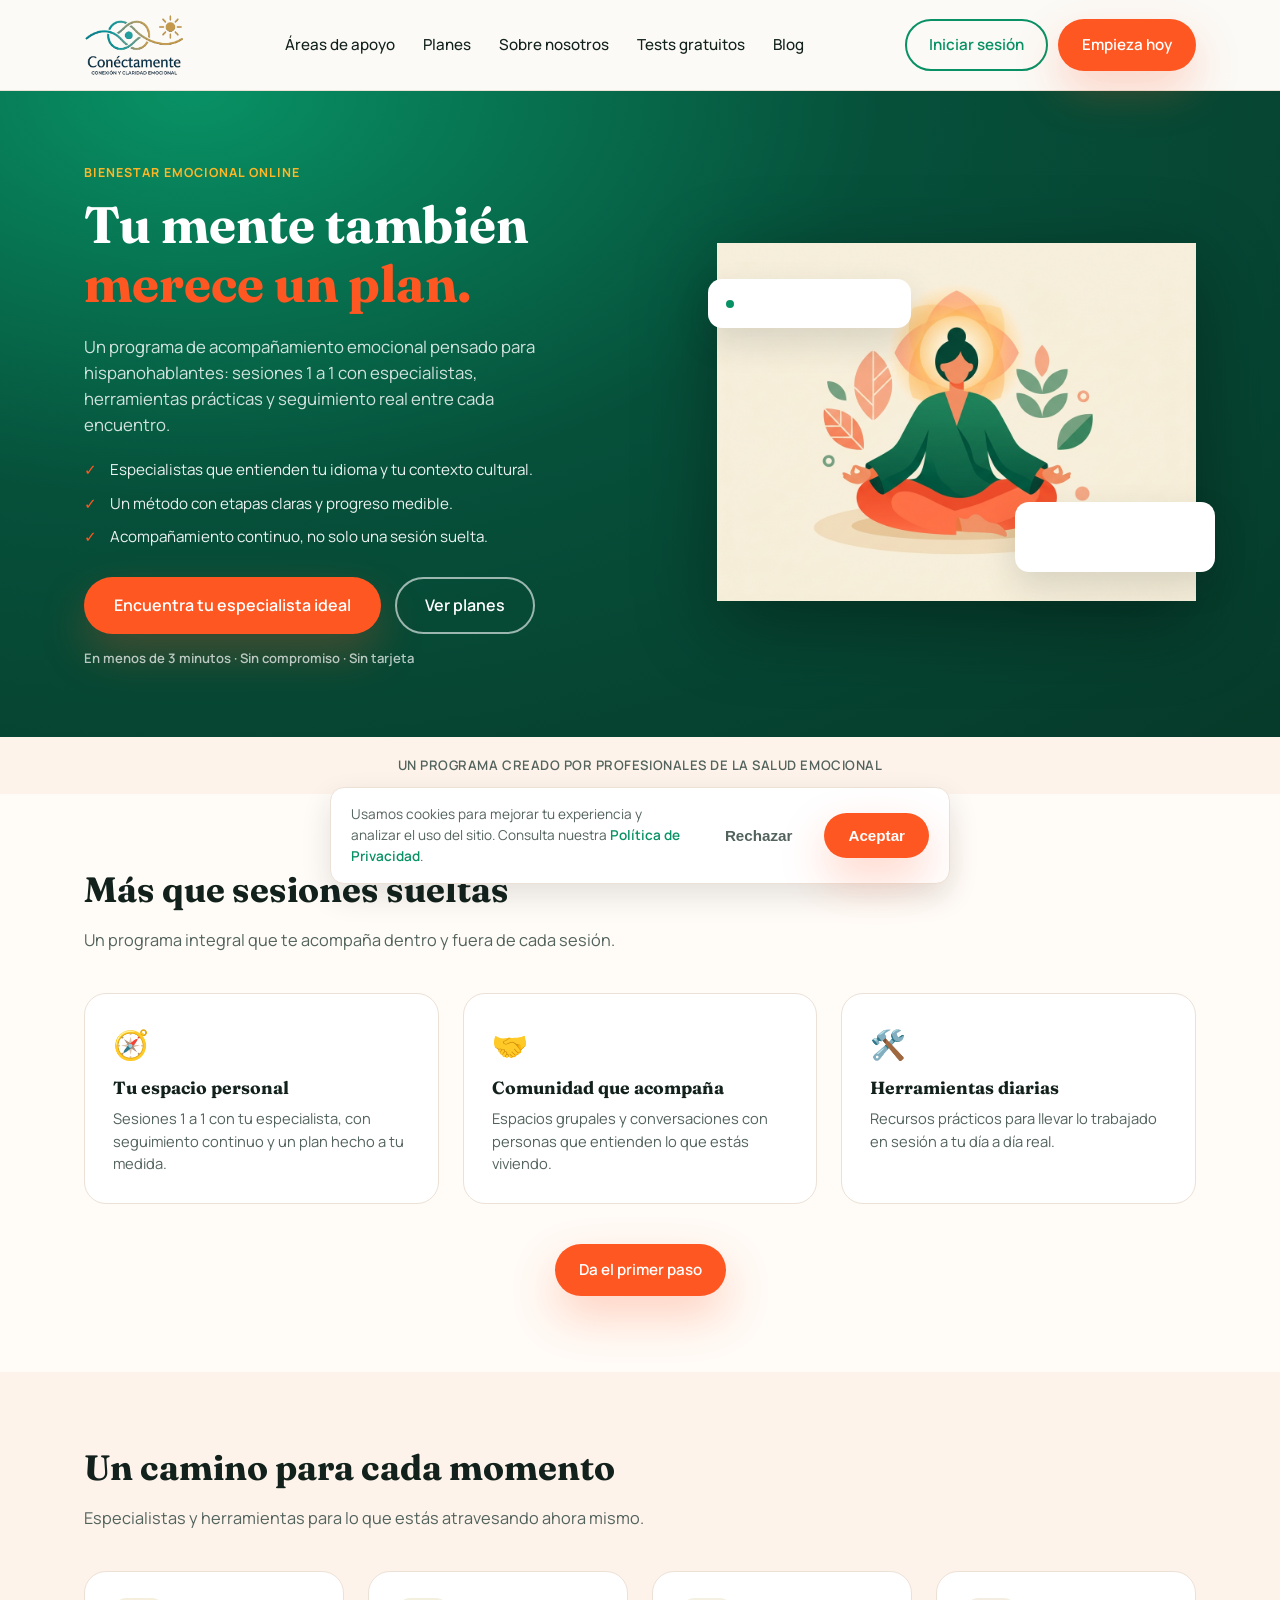
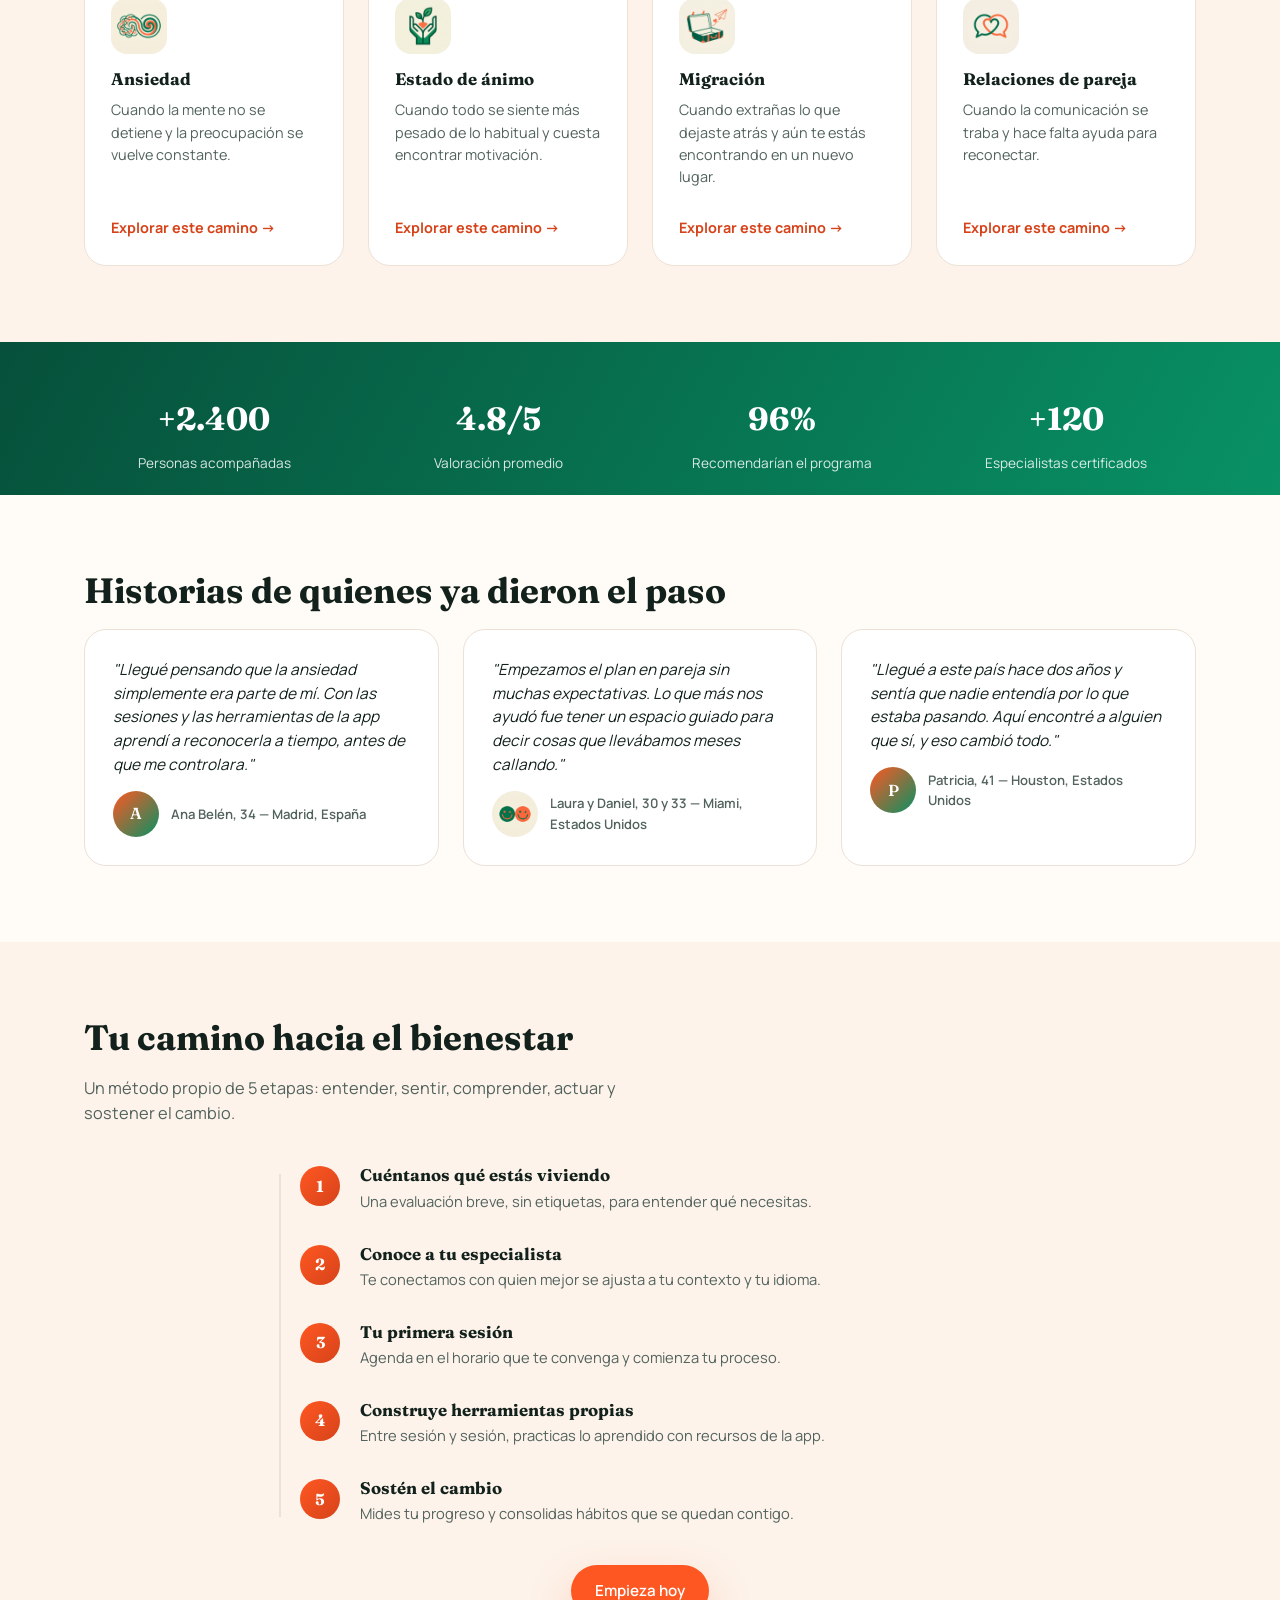
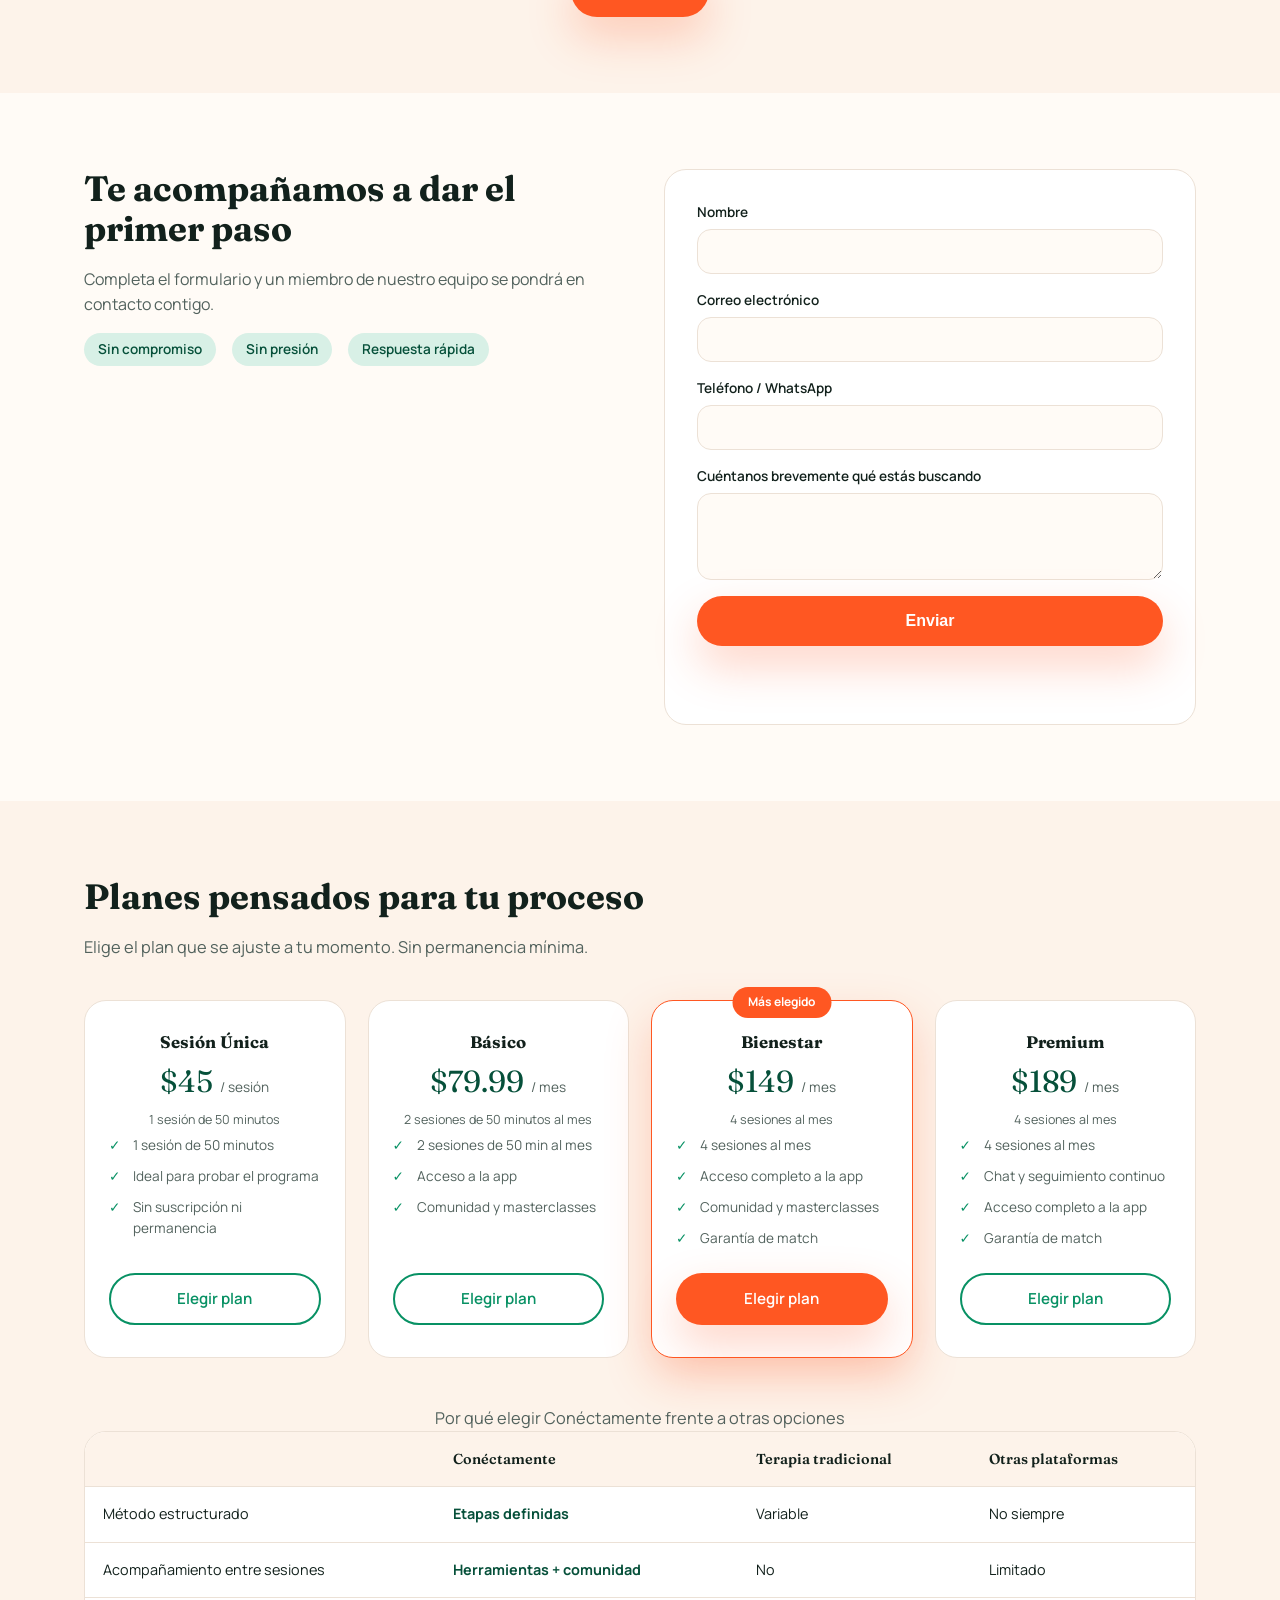
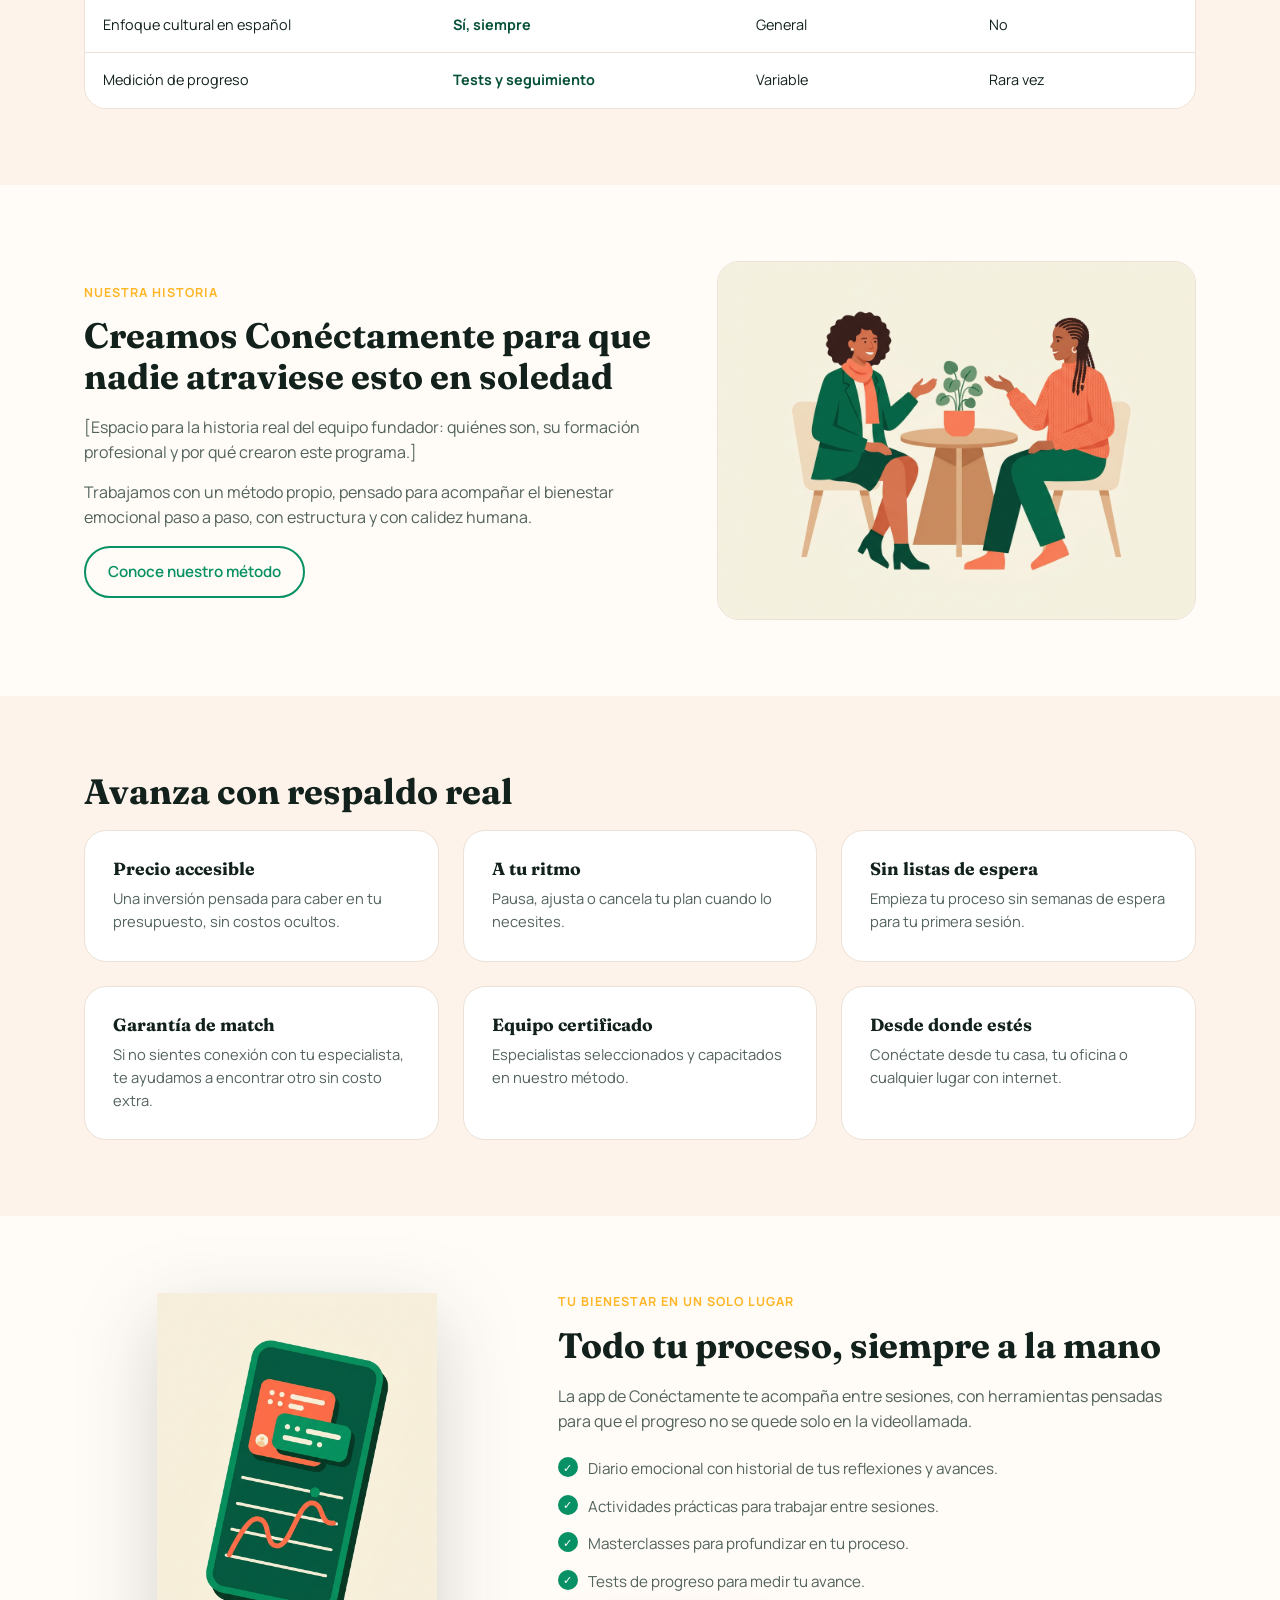
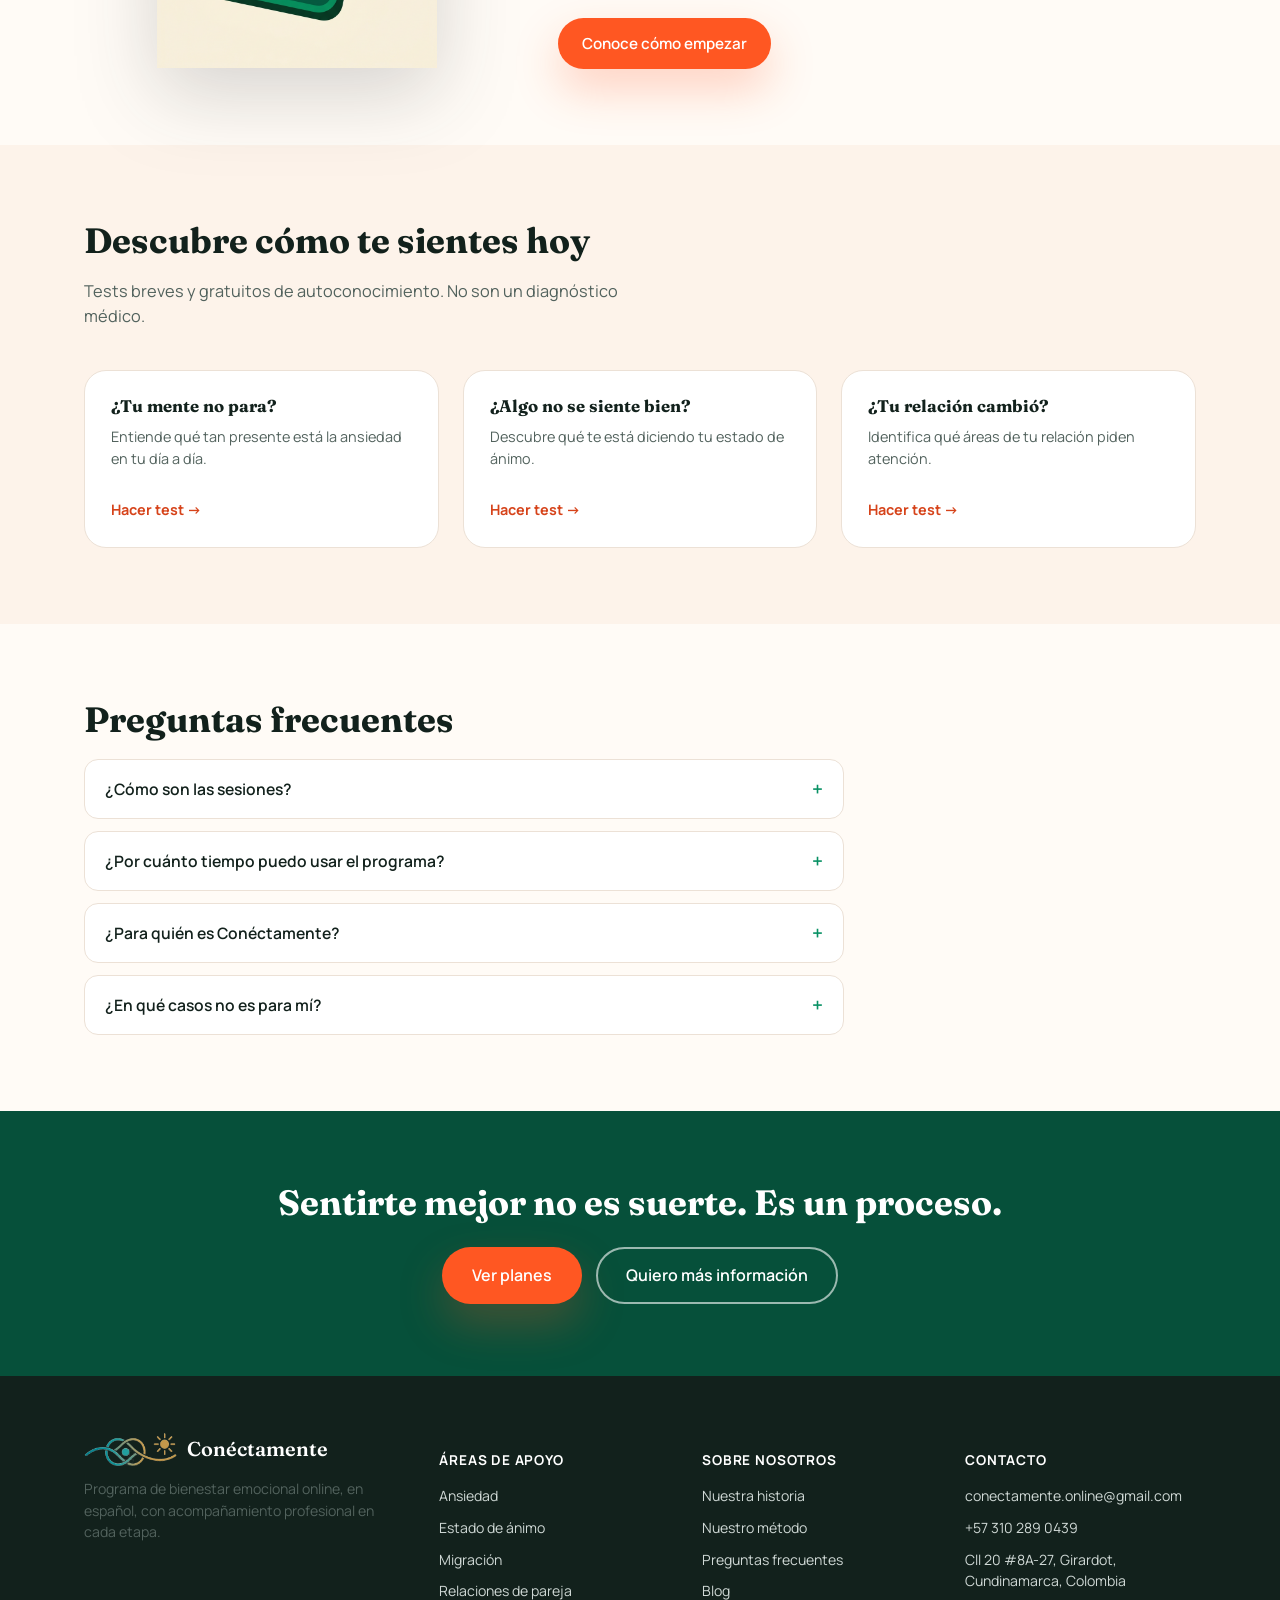
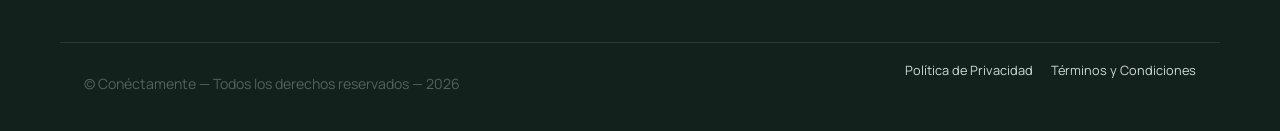
==== index.html @ 7b355fc6 "cambio de contexto" ====
<!DOCTYPE html>
<html lang="es">
<head>
<meta charset="UTF-8">
<meta name="viewport" content="width=device-width, initial-scale=1.0">
<title>Conéctamente — Acompañamiento emocional en tu idioma</title>
<meta name="description" content="Conéctamente es un programa de bienestar emocional online, en español, con especialistas certificados, sesiones 1 a 1 y acompañamiento continuo.">
<link rel="icon" type="image/png" href="assets/favicon.png">
<link rel="preconnect" href="https://fonts.googleapis.com">
<link href="https://fonts.googleapis.com/css2?family=Fraunces:wght@500;600&family=Manrope:wght@400;500;600;700&display=swap" rel="stylesheet">
<link rel="stylesheet" href="css/styles.css">
</head>
<body>

<!-- Banner de cookies (placeholder) -->
<div class="cookie-banner" id="cookieBanner">
  <p>Usamos cookies para mejorar tu experiencia y analizar el uso del sitio. Consulta nuestra <a href="#">Política de Privacidad</a>.</p>
  <div class="cookie-actions">
    <button class="btn btn-ghost" id="cookieReject">Rechazar</button>
    <button class="btn btn-primary" id="cookieAccept">Aceptar</button>
  </div>
</div>

<!-- Header -->
<header class="site-header" id="siteHeader">
  <div class="container header-inner">
    <a href="#" class="logo">
      <img src="assets/logo.png" alt="Conéctamente" class="logo-img">
    </a>

    <nav class="main-nav" id="mainNav">
      <a href="#areas">Áreas de apoyo</a>
      <a href="#planes">Planes</a>
      <a href="#nosotros">Sobre nosotros</a>
      <a href="#tests">Tests gratuitos</a>
      <a href="#" class="blog-link">Blog</a>
    </nav>

    <div class="header-actions">
      <a href="#contacto" class="btn btn-outline">Iniciar sesión</a>
      <a href="#contacto" class="btn btn-primary">Empieza hoy</a>
    </div>

    <button class="nav-toggle" id="navToggle" aria-label="Abrir menú" aria-expanded="false">
      <span></span><span></span><span></span>
    </button>
  </div>
</header>

<main>

  <!-- Hero -->
  <section class="hero">
    <div class="container hero-inner">
      <div class="hero-copy">
        <p class="eyebrow">Bienestar emocional online</p>
        <h1>Tu mente también <span>merece un plan.</span></h1>
        <p class="hero-lead">
          Un programa de acompañamiento emocional pensado para hispanohablantes:
          sesiones 1 a 1 con especialistas, herramientas prácticas y seguimiento real
          entre cada encuentro.
        </p>
        <ul class="hero-points">
          <li>Especialistas que entienden tu idioma y tu contexto cultural.</li>
          <li>Un método con etapas claras y progreso medible.</li>
          <li>Acompañamiento continuo, no solo una sesión suelta.</li>
        </ul>
        <div class="hero-cta">
          <a href="#contacto" class="btn btn-primary btn-lg">Encuentra tu especialista ideal</a>
          <a href="#planes" class="btn btn-outline-light btn-lg">Ver planes</a>
        </div>
        <p class="hero-microcopy">En menos de 3 minutos · Sin compromiso · Sin tarjeta</p>
      </div>
      <div class="hero-visual">
        <div class="blob" aria-hidden="true"></div>
        <img class="hero-image" src="assets/hero.png" alt="Ilustración de una persona en un momento de calma y bienestar emocional">
        <div class="hero-card hero-card-1">
          <span class="dot"></span> Sesión de hoy · 5:00 pm
        </div>
        <div class="hero-card hero-card-2">
          <strong>+ de 20</strong> herramientas prácticas en la app
        </div>
      </div>
    </div>
  </section>

  <!-- Franja de confianza -->
  <section class="trust-strip">
    <div class="container">
      <p>Un programa creado por profesionales de la salud emocional</p>
    </div>
  </section>

  <!-- Qué es Conéctamente -->
  <section class="section" id="que-es">
    <div class="container">
      <h2 class="section-title">Más que sesiones sueltas</h2>
      <p class="section-lead">Un programa integral que te acompaña dentro y fuera de cada sesión.</p>

      <div class="grid grid-3">
        <div class="card reveal">
          <div class="card-icon">🧭</div>
          <h3>Tu espacio personal</h3>
          <p>Sesiones 1 a 1 con tu especialista, con seguimiento continuo y un plan hecho a tu medida.</p>
        </div>
        <div class="card reveal">
          <div class="card-icon">🤝</div>
          <h3>Comunidad que acompaña</h3>
          <p>Espacios grupales y conversaciones con personas que entienden lo que estás viviendo.</p>
        </div>
        <div class="card reveal">
          <div class="card-icon">🛠️</div>
          <h3>Herramientas diarias</h3>
          <p>Recursos prácticos para llevar lo trabajado en sesión a tu día a día real.</p>
        </div>
      </div>

      <div class="center-cta">
        <a href="#planes" class="btn btn-primary">Da el primer paso</a>
      </div>
    </div>
  </section>

  <!-- Áreas de apoyo -->
  <section class="section section-alt" id="areas">
    <div class="container">
      <h2 class="section-title">Un camino para cada momento</h2>
      <p class="section-lead">Especialistas y herramientas para lo que estás atravesando ahora mismo.</p>

      <div class="grid grid-4">
        <article class="area-card reveal">
          <img class="area-icon" src="assets/icon-ansiedad.png" alt="Ícono de ansiedad">
          <h3>Ansiedad</h3>
          <p>Cuando la mente no se detiene y la preocupación se vuelve constante.</p>
          <a href="#contacto" class="link-arrow">Explorar este camino →</a>
        </article>
        <article class="area-card reveal">
          <img class="area-icon" src="assets/icon-animo.png" alt="Ícono de estado de ánimo">
          <h3>Estado de ánimo</h3>
          <p>Cuando todo se siente más pesado de lo habitual y cuesta encontrar motivación.</p>
          <a href="#contacto" class="link-arrow">Explorar este camino →</a>
        </article>
        <article class="area-card reveal">
          <img class="area-icon" src="assets/icon-migracion.png" alt="Ícono de migración">
          <h3>Migración</h3>
          <p>Cuando extrañas lo que dejaste atrás y aún te estás encontrando en un nuevo lugar.</p>
          <a href="#contacto" class="link-arrow">Explorar este camino →</a>
        </article>
        <article class="area-card reveal">
          <img class="area-icon" src="assets/icon-relaciones.png" alt="Ícono de relaciones de pareja">
          <h3>Relaciones de pareja</h3>
          <p>Cuando la comunicación se traba y hace falta ayuda para reconectar.</p>
          <a href="#contacto" class="link-arrow">Explorar este camino →</a>
        </article>
      </div>
    </div>
  </section>

  <!-- Estadísticas (placeholder) -->
  <section class="stats">
    <div class="container grid grid-4">
      <div class="stat"><strong>+2.400</strong><span>Personas acompañadas</span></div>
      <div class="stat"><strong>4.8/5</strong><span>Valoración promedio</span></div>
      <div class="stat"><strong>96%</strong><span>Recomendarían el programa</span></div>
      <div class="stat"><strong>+120</strong><span>Especialistas certificados</span></div>
    </div>
  </section>

  <!-- Testimonios (placeholder) -->
  <section class="section" id="testimonios">
    <div class="container">
      <h2 class="section-title">Historias de quienes ya dieron el paso</h2>

      <!-- Testimonios ilustrativos de ejemplo — reemplazar por citas reales de usuarios antes de publicar el sitio como definitivo -->
      <div class="grid grid-3">
        <blockquote class="testimonial reveal">
          <p>"Llegué pensando que la ansiedad simplemente era parte de mí. Con las sesiones y las herramientas de la app aprendí a reconocerla a tiempo, antes de que me controlara."</p>
          <div class="testimonial-who">
            <span class="avatar-initials">A</span>
            <footer>Ana Belén, 34 — Madrid, España</footer>
          </div>
        </blockquote>
        <blockquote class="testimonial reveal">
          <p>"Empezamos el plan en pareja sin muchas expectativas. Lo que más nos ayudó fue tener un espacio guiado para decir cosas que llevábamos meses callando."</p>
          <div class="testimonial-who">
            <img class="avatar-img" src="assets/avatar-couple.png" alt="Avatar ilustrado de una pareja">
            <footer>Laura y Daniel, 30 y 33 — Miami, Estados Unidos</footer>
          </div>
        </blockquote>
        <blockquote class="testimonial reveal">
          <p>"Llegué a este país hace dos años y sentía que nadie entendía por lo que estaba pasando. Aquí encontré a alguien que sí, y eso cambió todo."</p>
          <div class="testimonial-who">
            <span class="avatar-initials">P</span>
            <footer>Patricia, 41 — Houston, Estados Unidos</footer>
          </div>
        </blockquote>
      </div>
    </div>
  </section>

  <!-- Cómo funciona -->
  <section class="section section-alt" id="como-funciona">
    <div class="container">
      <h2 class="section-title">Tu camino hacia el bienestar</h2>
      <p class="section-lead">Un método propio de 5 etapas: entender, sentir, comprender, actuar y sostener el cambio.</p>

      <div class="method-track">
        <ol class="steps">
          <li class="reveal">
            <span class="step-num">1</span>
            <div>
              <h3>Cuéntanos qué estás viviendo</h3>
              <p>Una evaluación breve, sin etiquetas, para entender qué necesitas.</p>
            </div>
          </li>
          <li class="reveal">
            <span class="step-num">2</span>
            <div>
              <h3>Conoce a tu especialista</h3>
              <p>Te conectamos con quien mejor se ajusta a tu contexto y tu idioma.</p>
            </div>
          </li>
          <li class="reveal">
            <span class="step-num">3</span>
            <div>
              <h3>Tu primera sesión</h3>
              <p>Agenda en el horario que te convenga y comienza tu proceso.</p>
            </div>
          </li>
          <li class="reveal">
            <span class="step-num">4</span>
            <div>
              <h3>Construye herramientas propias</h3>
              <p>Entre sesión y sesión, practicas lo aprendido con recursos de la app.</p>
            </div>
          </li>
          <li class="reveal">
            <span class="step-num">5</span>
            <div>
              <h3>Sostén el cambio</h3>
              <p>Mides tu progreso y consolidas hábitos que se quedan contigo.</p>
            </div>
          </li>
        </ol>
      </div>

      <div class="center-cta">
        <a href="#contacto" class="btn btn-primary">Empieza hoy</a>
      </div>
    </div>
  </section>

  <!-- Formulario de contacto -->
  <section class="section" id="contacto">
    <div class="container contact-inner">
      <div class="contact-copy">
        <h2 class="section-title">Te acompañamos a dar el primer paso</h2>
        <p>Completa el formulario y un miembro de nuestro equipo se pondrá en contacto contigo.</p>
        <ul class="checklist">
          <li>Sin compromiso</li>
          <li>Sin presión</li>
          <li>Respuesta rápida</li>
        </ul>
      </div>

      <form class="contact-form" id="contactForm">
        <label>
          Nombre
          <input type="text" name="nombre" required>
        </label>
        <label>
          Correo electrónico
          <input type="email" name="email" required>
        </label>
        <label>
          Teléfono / WhatsApp
          <input type="tel" name="telefono">
        </label>
        <label>
          Cuéntanos brevemente qué estás buscando
          <textarea name="mensaje" rows="3"></textarea>
        </label>
        <button type="submit" class="btn btn-primary btn-lg">Enviar</button>
        <p class="form-note" id="formNote"></p>
      </form>
    </div>
  </section>

  <!-- Comparación -->
  <section class="section section-alt" id="planes">
    <div class="container">
      <h2 class="section-title">Planes pensados para tu proceso</h2>
      <p class="section-lead">Elige el plan que se ajuste a tu momento. Sin permanencia mínima.</p>

      <div class="pricing-grid">
        <div class="pricing-card reveal">
          <h3>Sesión Única</h3>
          <p class="price">$45 <span>/ sesión</span></p>
          <p class="price-note">1 sesión de 50 minutos</p>
          <ul class="pricing-features">
            <li>1 sesión de 50 minutos</li>
            <li>Ideal para probar el programa</li>
            <li>Sin suscripción ni permanencia</li>
          </ul>
          <a href="#contacto" class="btn btn-outline">Elegir plan</a>
        </div>
        <div class="pricing-card reveal">
          <h3>Básico</h3>
          <p class="price">$79.99 <span>/ mes</span></p>
          <p class="price-note">2 sesiones de 50 minutos al mes</p>
          <ul class="pricing-features">
            <li>2 sesiones de 50 min al mes</li>
            <li>Acceso a la app</li>
            <li>Comunidad y masterclasses</li>
          </ul>
          <a href="#contacto" class="btn btn-outline">Elegir plan</a>
        </div>
        <div class="pricing-card featured reveal">
          <span class="pricing-badge">Más elegido</span>
          <h3>Bienestar</h3>
          <p class="price">$149 <span>/ mes</span></p>
          <p class="price-note">4 sesiones al mes</p>
          <ul class="pricing-features">
            <li>4 sesiones al mes</li>
            <li>Acceso completo a la app</li>
            <li>Comunidad y masterclasses</li>
            <li>Garantía de match</li>
          </ul>
          <a href="#contacto" class="btn btn-primary">Elegir plan</a>
        </div>
        <div class="pricing-card reveal">
          <h3>Premium</h3>
          <p class="price">$189 <span>/ mes</span></p>
          <p class="price-note">4 sesiones al mes</p>
          <ul class="pricing-features">
            <li>4 sesiones al mes</li>
            <li>Chat y seguimiento continuo</li>
            <li>Acceso completo a la app</li>
            <li>Garantía de match</li>
          </ul>
          <a href="#contacto" class="btn btn-outline">Elegir plan</a>
        </div>
      </div>

      <p class="section-lead" style="margin: 48px auto 0; text-align:center;">Por qué elegir Conéctamente frente a otras opciones</p>

      <div class="table-wrap">
        <table class="compare-table">
          <thead>
            <tr>
              <th></th>
              <th>Conéctamente</th>
              <th>Terapia tradicional</th>
              <th>Otras plataformas</th>
            </tr>
          </thead>
          <tbody>
            <tr>
              <td>Método estructurado</td>
              <td class="yes">Etapas definidas</td>
              <td>Variable</td>
              <td>No siempre</td>
            </tr>
            <tr>
              <td>Acompañamiento entre sesiones</td>
              <td class="yes">Herramientas + comunidad</td>
              <td>No</td>
              <td>Limitado</td>
            </tr>
            <tr>
              <td>Enfoque cultural en español</td>
              <td class="yes">Sí, siempre</td>
              <td>General</td>
              <td>No</td>
            </tr>
            <tr>
              <td>Medición de progreso</td>
              <td class="yes">Tests y seguimiento</td>
              <td>Variable</td>
              <td>Rara vez</td>
            </tr>
          </tbody>
        </table>
      </div>
    </div>
  </section>

  <!-- Sobre nosotros -->
  <section class="section" id="nosotros">
    <div class="container about-inner">
      <div class="about-copy reveal">
        <p class="eyebrow">Nuestra historia</p>
        <h2 class="section-title">Creamos Conéctamente para que nadie atraviese esto en soledad</h2>
        <p>[Espacio para la historia real del equipo fundador: quiénes son, su formación profesional y por qué crearon este programa.]</p>
        <p>Trabajamos con un método propio, pensado para acompañar el bienestar emocional paso a paso, con estructura y con calidez humana.</p>
        <a href="#contacto" class="btn btn-outline">Conoce nuestro método</a>
      </div>
      <div class="about-visual" aria-hidden="true">
        <div class="about-frame">
          <img src="assets/about-team.png" alt="">
        </div>
      </div>
    </div>
  </section>

  <!-- Beneficios -->
  <section class="section section-alt" id="beneficios">
    <div class="container">
      <h2 class="section-title">Avanza con respaldo real</h2>

      <div class="grid grid-3">
        <div class="card reveal"><h3>Precio accesible</h3><p>Una inversión pensada para caber en tu presupuesto, sin costos ocultos.</p></div>
        <div class="card reveal"><h3>A tu ritmo</h3><p>Pausa, ajusta o cancela tu plan cuando lo necesites.</p></div>
        <div class="card reveal"><h3>Sin listas de espera</h3><p>Empieza tu proceso sin semanas de espera para tu primera sesión.</p></div>
        <div class="card reveal"><h3>Garantía de match</h3><p>Si no sientes conexión con tu especialista, te ayudamos a encontrar otro sin costo extra.</p></div>
        <div class="card reveal"><h3>Equipo certificado</h3><p>Especialistas seleccionados y capacitados en nuestro método.</p></div>
        <div class="card reveal"><h3>Desde donde estés</h3><p>Conéctate desde tu casa, tu oficina o cualquier lugar con internet.</p></div>
      </div>
    </div>
  </section>

  <!-- La app -->
  <section class="section" id="app">
    <div class="container app-showcase">
      <div class="app-showcase-visual reveal">
        <img src="assets/app-mockup.png" alt="Ilustración de la app de Conéctamente con seguimiento de bienestar">
      </div>
      <div class="app-showcase-copy">
        <p class="eyebrow">Tu bienestar en un solo lugar</p>
        <h2 class="section-title">Todo tu proceso, siempre a la mano</h2>
        <p>La app de Conéctamente te acompaña entre sesiones, con herramientas pensadas para que el progreso no se quede solo en la videollamada.</p>
        <ul class="app-feature-list">
          <li>Diario emocional con historial de tus reflexiones y avances.</li>
          <li>Actividades prácticas para trabajar entre sesiones.</li>
          <li>Masterclasses para profundizar en tu proceso.</li>
          <li>Tests de progreso para medir tu avance.</li>
        </ul>
        <a href="#contacto" class="btn btn-primary">Conoce cómo empezar</a>
      </div>
    </div>
  </section>

  <!-- Tests gratuitos -->
  <section class="section section-alt" id="tests">
    <div class="container">
      <h2 class="section-title">Descubre cómo te sientes hoy</h2>
      <p class="section-lead">Tests breves y gratuitos de autoconocimiento. No son un diagnóstico médico.</p>

      <div class="grid grid-3">
        <article class="area-card">
          <h3>¿Tu mente no para?</h3>
          <p>Entiende qué tan presente está la ansiedad en tu día a día.</p>
          <a href="#contacto" class="link-arrow">Hacer test →</a>
        </article>
        <article class="area-card">
          <h3>¿Algo no se siente bien?</h3>
          <p>Descubre qué te está diciendo tu estado de ánimo.</p>
          <a href="#contacto" class="link-arrow">Hacer test →</a>
        </article>
        <article class="area-card">
          <h3>¿Tu relación cambió?</h3>
          <p>Identifica qué áreas de tu relación piden atención.</p>
          <a href="#contacto" class="link-arrow">Hacer test →</a>
        </article>
      </div>
    </div>
  </section>

  <!-- FAQ -->
  <section class="section" id="faq">
    <div class="container">
      <h2 class="section-title">Preguntas frecuentes</h2>

      <div class="accordion" id="accordion">
        <div class="accordion-item">
          <button class="accordion-trigger">¿Cómo son las sesiones?</button>
          <div class="accordion-panel">
            <p>Las sesiones son encuentros 1 a 1 en línea con tu especialista, por videollamada dentro de la plataforma.</p>
          </div>
        </div>
        <div class="accordion-item">
          <button class="accordion-trigger">¿Por cuánto tiempo puedo usar el programa?</button>
          <div class="accordion-panel">
            <p>Puedes usarlo el tiempo que necesites. No hay permanencia mínima: puedes pausar o cancelar cuando quieras.</p>
          </div>
        </div>
        <div class="accordion-item">
          <button class="accordion-trigger">¿Para quién es Conéctamente?</button>
          <div class="accordion-panel">
            <p>Para personas que quieren entender mejor lo que están viviendo y avanzar con acompañamiento profesional en español.</p>
          </div>
        </div>
        <div class="accordion-item">
          <button class="accordion-trigger">¿En qué casos no es para mí?</button>
          <div class="accordion-panel">
            <p>El programa no sustituye servicios de emergencia o atención psiquiátrica urgente. Si vives una crisis inmediata, busca ayuda de servicios de emergencia locales.</p>
          </div>
        </div>
      </div>
    </div>
  </section>

  <!-- CTA final -->
  <section class="final-cta">
    <div class="container">
      <h2>Sentirte mejor no es suerte. Es un proceso.</h2>
      <div class="hero-cta">
        <a href="#planes" class="btn btn-primary btn-lg">Ver planes</a>
        <a href="#contacto" class="btn btn-outline-light btn-lg">Quiero más información</a>
      </div>
    </div>
  </section>

</main>

<!-- Footer -->
<footer class="site-footer">
  <div class="container footer-grid">
    <div>
      <a href="#" class="logo logo-light">
        <img src="assets/logo-icon.png" alt="" class="logo-icon-img">
        Conéctamente
      </a>
      <p>Programa de bienestar emocional online, en español, con acompañamiento profesional en cada etapa.</p>
    </div>
    <div>
      <h4>Áreas de apoyo</h4>
      <ul>
        <li><a href="#areas">Ansiedad</a></li>
        <li><a href="#areas">Estado de ánimo</a></li>
        <li><a href="#areas">Migración</a></li>
        <li><a href="#areas">Relaciones de pareja</a></li>
      </ul>
    </div>
    <div>
      <h4>Sobre nosotros</h4>
      <ul>
        <li><a href="#nosotros">Nuestra historia</a></li>
        <li><a href="#como-funciona">Nuestro método</a></li>
        <li><a href="#faq">Preguntas frecuentes</a></li>
        <li><a href="#">Blog</a></li>
      </ul>
    </div>
    <div>
      <h4>Contacto</h4>
      <ul class="contact-list">
        <li>conectamente.online@gmail.com</li>
        <li>+57 310 289 0439</li>
        <li>Cll 20 #8A-27, Girardot, Cundinamarca, Colombia</li>
      </ul>
    </div>
  </div>
  <div class="container footer-bottom">
    <p>© Conéctamente — Todos los derechos reservados — 2026</p>
    <div class="footer-links">
      <a href="#">Política de Privacidad</a>
      <a href="#">Términos y Condiciones</a>
    </div>
  </div>
</footer>

<script src="js/main.js"></script>
</body>
</html>
---- css/styles.css ----
:root {
  --color-primary: #089164;
  --color-primary-dark: #06503A;
  --color-primary-darker: #063A2A;
  --color-primary-light: #D8F0E6;
  --color-accent: #FF5722;
  --color-accent-dark: #D6431A;
  --color-accent-light: #FFE0D2;
  --color-yellow: #FFB627;
  --color-ink: #12211C;
  --color-body: #52625D;
  --color-bg: #FFFBF6;
  --color-bg-alt: #FDF3EA;
  --color-border: #ECE1D6;
  --radius-lg: 22px;
  --radius-md: 14px;
  --font-display: 'Fraunces', Georgia, serif;
  --font-body: 'Manrope', system-ui, sans-serif;
  --max-width: 1160px;
  --shadow-soft: 0 10px 30px rgba(26, 35, 32, .08);
  --shadow-lift: 0 20px 45px rgba(255, 87, 34, .25);
}

* { box-sizing: border-box; }
html { scroll-behavior: smooth; }
body {
  margin: 0;
  font-family: var(--font-body);
  color: var(--color-ink);
  background: var(--color-bg);
  line-height: 1.55;
}
h1, h2, h3 { font-family: var(--font-display); color: var(--color-ink); line-height: 1.15; margin: 0 0 .5em; }
p { color: var(--color-body); margin: 0 0 1em; }
a { color: inherit; text-decoration: none; }
ul { padding: 0; margin: 0; list-style: none; }
img { max-width: 100%; display: block; }

.container {
  max-width: var(--max-width);
  margin: 0 auto;
  padding: 0 24px;
}

/* Buttons */
.btn {
  display: inline-flex;
  align-items: center;
  justify-content: center;
  padding: 12px 22px;
  border-radius: 999px;
  font-weight: 600;
  font-size: .95rem;
  cursor: pointer;
  border: 2px solid transparent;
  transition: transform .15s ease, background .15s ease, color .15s ease;
  white-space: nowrap;
}
.btn:hover { transform: translateY(-1px); }
.btn-primary { background: var(--color-accent); color: #fff; box-shadow: var(--shadow-lift); }
.btn-primary:hover { background: var(--color-accent-dark); }
.btn-outline { background: transparent; border-color: var(--color-primary); color: var(--color-primary); }
.btn-outline:hover { background: var(--color-primary-light); }
.btn-outline-light { background: transparent; border-color: rgba(255,255,255,.6); color: #fff; }
.btn-outline-light:hover { background: rgba(255,255,255,.12); }
.btn-ghost { background: transparent; border-color: transparent; color: var(--color-body); }
.btn-lg { padding: 14px 28px; font-size: 1rem; }

/* Cookie banner */
.cookie-banner {
  position: fixed;
  bottom: 16px;
  left: 16px;
  right: 16px;
  max-width: 620px;
  margin: 0 auto;
  background: #fff;
  border: 1px solid var(--color-border);
  border-radius: var(--radius-md);
  padding: 16px 20px;
  box-shadow: 0 12px 30px rgba(30,42,40,.12);
  z-index: 200;
  display: flex;
  flex-wrap: wrap;
  gap: 12px;
  align-items: center;
  justify-content: space-between;
}
.cookie-banner p { margin: 0; font-size: .85rem; flex: 1 1 260px; }
.cookie-banner a { color: var(--color-primary); font-weight: 600; }
.cookie-actions { display: flex; gap: 8px; }
.cookie-banner.hidden { display: none; }

/* Header */
.site-header {
  position: sticky;
  top: 0;
  z-index: 100;
  background: rgba(251,250,247,.9);
  backdrop-filter: blur(8px);
  border-bottom: 1px solid var(--color-border);
}
.header-inner {
  display: flex;
  align-items: center;
  justify-content: space-between;
  padding: 14px 24px;
  gap: 24px;
}
.logo {
  display: flex;
  align-items: center;
  gap: 10px;
  font-family: var(--font-display);
  font-weight: 600;
  font-size: 1.25rem;
  color: var(--color-ink);
}
.logo-img { height: 62px; width: auto; display: block; }
.logo-icon-img { height: 34px; width: auto; display: block; }
.main-nav {
  display: flex;
  gap: 28px;
  font-weight: 500;
  font-size: .95rem;
}
.main-nav a:hover { color: var(--color-primary); }
.header-actions { display: flex; gap: 10px; align-items: center; }
.nav-toggle {
  display: none;
  flex-direction: column;
  gap: 5px;
  background: none;
  border: none;
  cursor: pointer;
  padding: 6px;
}
.nav-toggle span { width: 22px; height: 2px; background: var(--color-ink); border-radius: 2px; }

/* Hero */
.hero {
  padding: 72px 0 56px;
  overflow: hidden;
  background: radial-gradient(120% 140% at 15% 0%, var(--color-primary) 0%, var(--color-primary-dark) 45%, var(--color-primary-darker) 100%);
  color: #fff;
}
.hero-inner {
  display: grid;
  grid-template-columns: 1.1fr .9fr;
  gap: 48px;
  align-items: center;
}
.eyebrow {
  text-transform: uppercase;
  letter-spacing: .08em;
  font-size: .78rem;
  font-weight: 700;
  color: var(--color-yellow);
  margin-bottom: 14px;
}
.hero h1 {
  font-size: clamp(2.1rem, 4vw, 3.2rem);
  margin-bottom: 20px;
  color: #fff;
}
.hero h1 span { color: var(--color-accent); }
.hero-lead { font-size: 1.05rem; max-width: 46ch; color: rgba(255,255,255,.82); }
.hero-points { margin: 20px 0 28px; display: flex; flex-direction: column; gap: 10px; }
.hero-points li {
  position: relative;
  padding-left: 26px;
  color: rgba(255,255,255,.92);
  font-size: .95rem;
}
.hero-points li::before {
  content: "✓";
  position: absolute;
  left: 0;
  color: var(--color-accent);
  font-weight: 700;
}
.hero-cta { display: flex; gap: 14px; flex-wrap: wrap; }
.hero-microcopy { margin-top: 14px; font-size: .82rem; color: rgba(255,255,255,.7); font-weight: 600; }

.hero-visual { position: relative; min-height: 340px; }
.blob {
  position: absolute;
  inset: 0;
  background: radial-gradient(circle at 35% 35%, rgba(255,87,34,.35), rgba(255,255,255,.06) 70%);
  border-radius: 42% 58% 60% 40% / 45% 40% 60% 55%;
}
.hero-image {
  position: relative;
  width: 100%;
  height: 100%;
  object-fit: contain;
  filter: drop-shadow(0 20px 40px rgba(0,0,0,.35));
}
.hero-card {
  position: absolute;
  background: #fff;
  border-radius: var(--radius-md);
  box-shadow: 0 14px 34px rgba(30,42,40,.14);
  padding: 14px 18px;
  font-size: .85rem;
  font-weight: 600;
  display: flex;
  align-items: center;
  gap: 8px;
}
.hero-card-1 { top: 10%; left: -2%; }
.hero-card-2 { bottom: 8%; right: -4%; max-width: 200px; }
.hero-card .dot { width: 8px; height: 8px; border-radius: 50%; background: var(--color-primary); }

/* Trust strip */
.trust-strip {
  background: var(--color-bg-alt);
  padding: 18px 0;
  text-align: center;
}
.trust-strip p {
  margin: 0;
  font-size: .82rem;
  letter-spacing: .04em;
  text-transform: uppercase;
  color: var(--color-body);
  font-weight: 600;
}

/* Sections */
.section { padding: 76px 0; }
.section-alt { background: var(--color-bg-alt); }
.section-title { font-size: clamp(1.6rem, 3vw, 2.2rem); }
.section-lead { max-width: 56ch; font-size: 1.02rem; margin-bottom: 40px; }

.grid { display: grid; gap: 24px; }
.grid-3 { grid-template-columns: repeat(3, 1fr); }
.grid-4 { grid-template-columns: repeat(4, 1fr); }

.card {
  background: #fff;
  border: 1px solid var(--color-border);
  border-radius: var(--radius-lg);
  padding: 28px;
}
.card-icon { font-size: 1.8rem; margin-bottom: 12px; }
.card h3 { font-size: 1.1rem; margin-bottom: 8px; }
.card p { margin: 0; font-size: .92rem; }

.center-cta { text-align: center; margin-top: 40px; }

.area-card {
  background: #fff;
  border: 1px solid var(--color-border);
  border-radius: var(--radius-lg);
  padding: 26px;
  display: flex;
  flex-direction: column;
  gap: 6px;
  transition: transform .2s ease, box-shadow .2s ease;
}
.area-card:hover { transform: translateY(-4px); box-shadow: var(--shadow-soft); }
.area-icon {
  width: 56px;
  height: 56px;
  border-radius: 16px;
  object-fit: cover;
  margin-bottom: 10px;
  background: var(--color-bg-alt);
}
.area-card h3 { font-size: 1.05rem; margin-bottom: 4px; }
.area-card p { font-size: .9rem; flex: 1; }
.link-arrow { color: var(--color-accent-dark); font-weight: 700; font-size: .9rem; margin-top: 8px; }

/* Stats */
.stats {
  background: linear-gradient(120deg, var(--color-primary-dark), var(--color-primary));
  color: #fff;
  padding: 52px 0 20px;
  text-align: center;
}
.stats .stat strong {
  display: block;
  font-family: var(--font-display);
  font-size: 2rem;
  margin-bottom: 6px;
}
.stats .stat span { font-size: .85rem; opacity: .85; }
.stats-note {
  text-align: center;
  font-size: .72rem;
  opacity: .65;
  margin: 24px 0 0;
  color: #fff;
}

/* Testimonials */
.testimonial {
  background: #fff;
  border: 1px solid var(--color-border);
  border-radius: var(--radius-lg);
  padding: 28px;
  margin: 0;
  display: flex;
  flex-direction: column;
  gap: 14px;
}
.testimonial p { font-style: italic; color: var(--color-ink); font-size: .96rem; margin: 0; }
.testimonial-who { display: flex; align-items: center; gap: 12px; }
.avatar-img { width: 46px; height: 46px; border-radius: 50%; object-fit: cover; flex-shrink: 0; }
.avatar-initials {
  width: 46px;
  height: 46px;
  border-radius: 50%;
  flex-shrink: 0;
  display: flex;
  align-items: center;
  justify-content: center;
  font-family: var(--font-display);
  font-weight: 600;
  color: #fff;
  background: linear-gradient(135deg, var(--color-accent), var(--color-primary));
}
.testimonial footer { font-size: .82rem; color: var(--color-body); font-weight: 600; }

/* Steps */
.steps { display: flex; flex-direction: column; gap: 28px; max-width: 640px; }
.steps li { display: flex; gap: 20px; align-items: flex-start; }
.step-num {
  flex-shrink: 0;
  width: 40px;
  height: 40px;
  border-radius: 50%;
  background: var(--color-primary);
  color: #fff;
  display: flex;
  align-items: center;
  justify-content: center;
  font-weight: 700;
  font-family: var(--font-display);
}
.steps h3 { font-size: 1.05rem; margin-bottom: 4px; }
.steps p { margin: 0; font-size: .92rem; }

/* Contact */
.contact-inner {
  display: grid;
  grid-template-columns: 1fr 1fr;
  gap: 48px;
  align-items: start;
}
.checklist { display: flex; gap: 16px; flex-wrap: wrap; margin-top: 16px; }
.checklist li {
  font-size: .85rem;
  font-weight: 600;
  color: var(--color-primary-dark);
  background: var(--color-primary-light);
  padding: 6px 14px;
  border-radius: 999px;
}
.contact-form {
  background: #fff;
  border: 1px solid var(--color-border);
  border-radius: var(--radius-lg);
  padding: 32px;
  display: flex;
  flex-direction: column;
  gap: 16px;
}
.contact-form label {
  display: flex;
  flex-direction: column;
  gap: 6px;
  font-size: .85rem;
  font-weight: 600;
  color: var(--color-ink);
}
.contact-form input,
.contact-form textarea {
  font-family: var(--font-body);
  font-size: .95rem;
  padding: 11px 14px;
  border-radius: var(--radius-md);
  border: 1px solid var(--color-border);
  background: var(--color-bg);
  resize: vertical;
}
.contact-form input:focus,
.contact-form textarea:focus {
  outline: 2px solid var(--color-primary);
  outline-offset: 1px;
}
.form-note { font-size: .85rem; color: var(--color-primary-dark); font-weight: 600; min-height: 1.2em; }

/* Table */
.table-wrap { overflow-x: auto; border-radius: var(--radius-lg); border: 1px solid var(--color-border); }
.compare-table { width: 100%; border-collapse: collapse; background: #fff; font-size: .9rem; }
.compare-table th, .compare-table td { padding: 16px 18px; text-align: left; border-bottom: 1px solid var(--color-border); }
.compare-table th { background: var(--color-bg-alt); font-family: var(--font-display); font-weight: 600; }
.compare-table td.yes { color: var(--color-primary-dark); font-weight: 700; }
.compare-table tr:last-child td { border-bottom: none; }

/* About */
.about-inner { display: grid; grid-template-columns: 1.1fr .9fr; gap: 48px; align-items: center; }
.about-frame {
  aspect-ratio: 4/3;
  border-radius: var(--radius-lg);
  background: linear-gradient(135deg, var(--color-primary-light), var(--color-bg-alt));
  border: 1px solid var(--color-border);
  overflow: hidden;
}
.about-frame img { width: 100%; height: 100%; object-fit: cover; }

/* App showcase */
.app-showcase { display: grid; grid-template-columns: .8fr 1.2fr; gap: 48px; align-items: center; }
.app-showcase-visual {
  display: flex;
  justify-content: center;
}
.app-showcase-visual img {
  max-width: 280px;
  filter: drop-shadow(0 25px 40px rgba(26,35,32,.18));
}
.app-feature-list { display: flex; flex-direction: column; gap: 14px; margin: 24px 0; }
.app-feature-list li {
  position: relative;
  padding-left: 30px;
  font-size: .95rem;
  color: var(--color-body);
}
.app-feature-list li::before {
  content: "✓";
  position: absolute;
  left: 0;
  top: 0;
  width: 20px;
  height: 20px;
  border-radius: 50%;
  background: var(--color-primary);
  color: #fff;
  font-size: .7rem;
  display: flex;
  align-items: center;
  justify-content: center;
}

/* Pricing */
.pricing-grid { display: grid; grid-template-columns: repeat(4, 1fr); gap: 22px; max-width: 1160px; margin: 0 auto; align-items: stretch; }
.pricing-card {
  background: #fff;
  border: 1px solid var(--color-border);
  border-radius: var(--radius-lg);
  padding: 32px 24px;
  text-align: center;
  position: relative;
  display: flex;
  flex-direction: column;
}
.pricing-card.featured {
  border-color: var(--color-accent);
  box-shadow: var(--shadow-lift);
  transform: translateY(-8px);
}
.pricing-badge {
  position: absolute;
  top: -14px;
  left: 50%;
  transform: translateX(-50%);
  background: var(--color-accent);
  color: #fff;
  font-size: .75rem;
  font-weight: 700;
  padding: 6px 16px;
  border-radius: 999px;
}
.pricing-card h3 { font-size: 1.05rem; margin-bottom: 6px; }
.pricing-card .price { font-family: var(--font-display); font-size: 1.9rem; color: var(--color-primary-dark); margin-bottom: 4px; }
.pricing-card .price span { font-size: .85rem; color: var(--color-body); font-family: var(--font-body); }
.pricing-card .price-note { font-size: .78rem; color: var(--color-body); margin-bottom: 6px; }
.pricing-card .price-payout {
  font-size: .76rem;
  color: var(--color-primary-dark);
  background: var(--color-primary-light);
  border-radius: 999px;
  padding: 4px 10px;
  display: inline-block;
  margin-bottom: 18px;
}
.pricing-features { display: flex; flex-direction: column; gap: 10px; margin: 0 0 24px; text-align: left; flex: 1; }
.pricing-features li {
  position: relative;
  padding-left: 24px;
  font-size: .85rem;
  color: var(--color-body);
}
.pricing-features li::before {
  content: "✓";
  position: absolute;
  left: 0;
  color: var(--color-primary);
  font-weight: 700;
}

/* FAQ */
.accordion { max-width: 760px; display: flex; flex-direction: column; gap: 12px; }
.accordion-item { background: #fff; border: 1px solid var(--color-border); border-radius: var(--radius-md); overflow: hidden; }
.accordion-trigger {
  width: 100%;
  text-align: left;
  background: none;
  border: none;
  padding: 18px 20px;
  font-family: var(--font-body);
  font-weight: 600;
  font-size: .98rem;
  cursor: pointer;
  color: var(--color-ink);
  position: relative;
}
.accordion-trigger::after {
  content: "+";
  position: absolute;
  right: 20px;
  top: 50%;
  transform: translateY(-50%);
  font-size: 1.2rem;
  color: var(--color-primary);
}
.accordion-item.open .accordion-trigger::after { content: "−"; }
.accordion-panel {
  max-height: 0;
  overflow: hidden;
  transition: max-height .25s ease;
  padding: 0 20px;
}
.accordion-panel p { padding-bottom: 18px; margin: 0; font-size: .92rem; }
.accordion-item.open .accordion-panel { max-height: 240px; }

/* Final CTA */
.final-cta {
  background: var(--color-primary-dark);
  color: #fff;
  text-align: center;
  padding: 72px 0;
}
.final-cta h2 { color: #fff; font-size: clamp(1.6rem, 3vw, 2.2rem); margin-bottom: 24px; }
.final-cta .hero-cta { justify-content: center; }

/* Footer */
.site-footer { background: var(--color-ink); color: #cfd8d5; padding: 56px 0 0; }
.footer-grid { display: grid; grid-template-columns: 1.4fr 1fr 1fr 1fr; gap: 32px; padding-bottom: 40px; border-bottom: 1px solid rgba(255,255,255,.1); }
.logo-light { color: #fff; }
.site-footer h4 { color: #fff; font-family: var(--font-body); font-size: .85rem; text-transform: uppercase; letter-spacing: .06em; margin-bottom: 14px; }
.site-footer ul { display: flex; flex-direction: column; gap: 10px; font-size: .88rem; }
.site-footer a:hover { color: #fff; }
.site-footer p { font-size: .88rem; margin-top: 12px; }
.contact-list li { color: #cfd8d5; }
.footer-bottom {
  display: flex;
  justify-content: space-between;
  flex-wrap: wrap;
  gap: 12px;
  padding: 18px 24px 22px;
  font-size: .8rem;
}
.footer-links { display: flex; gap: 18px; }

/* Method timeline */
.method-track { position: relative; max-width: 760px; margin: 0 auto; }
.method-track::before {
  content: "";
  position: absolute;
  left: 19px;
  top: 8px;
  bottom: 8px;
  width: 2px;
  background: var(--color-border);
}
.method-track .steps { gap: 32px; max-width: none; position: relative; }
.method-track .step-num { background: linear-gradient(135deg, var(--color-accent), var(--color-accent-dark)); }

/* Scroll reveal */
.reveal {
  opacity: 0;
  transform: translateY(24px);
  transition: opacity .6s ease, transform .6s ease;
}
.reveal.in-view {
  opacity: 1;
  transform: translateY(0);
}

/* Responsive */
@media (max-width: 960px) {
  .hero-inner, .contact-inner, .about-inner, .app-showcase { grid-template-columns: 1fr; }
  .app-showcase-visual { order: -1; }
  .pricing-grid { grid-template-columns: repeat(2, 1fr); max-width: 620px; }
  .pricing-card.featured { transform: none; }
  .grid-4 { grid-template-columns: repeat(2, 1fr); }
  .grid-3 { grid-template-columns: repeat(2, 1fr); }
  .footer-grid { grid-template-columns: 1fr 1fr; }
  .hero-visual { min-height: 260px; order: -1; }
}
@media (max-width: 720px) {
  .pricing-grid { grid-template-columns: 1fr; max-width: 380px; }
  .main-nav, .header-actions { display: none; }
  .nav-toggle { display: flex; }
  .site-header.nav-open .main-nav {
    display: flex;
    flex-direction: column;
    position: absolute;
    top: 100%;
    left: 0;
    right: 0;
    background: #fff;
    padding: 20px 24px;
    border-bottom: 1px solid var(--color-border);
    gap: 16px;
  }
  .site-header.nav-open .header-actions {
    display: flex;
    position: absolute;
    top: calc(100% + 190px);
    left: 0;
    right: 0;
    background: #fff;
    padding: 0 24px 20px;
    gap: 10px;
  }
  .grid-3, .grid-4 { grid-template-columns: 1fr; }
  .footer-grid { grid-template-columns: 1fr; }
  .hero { padding-top: 40px; }
}
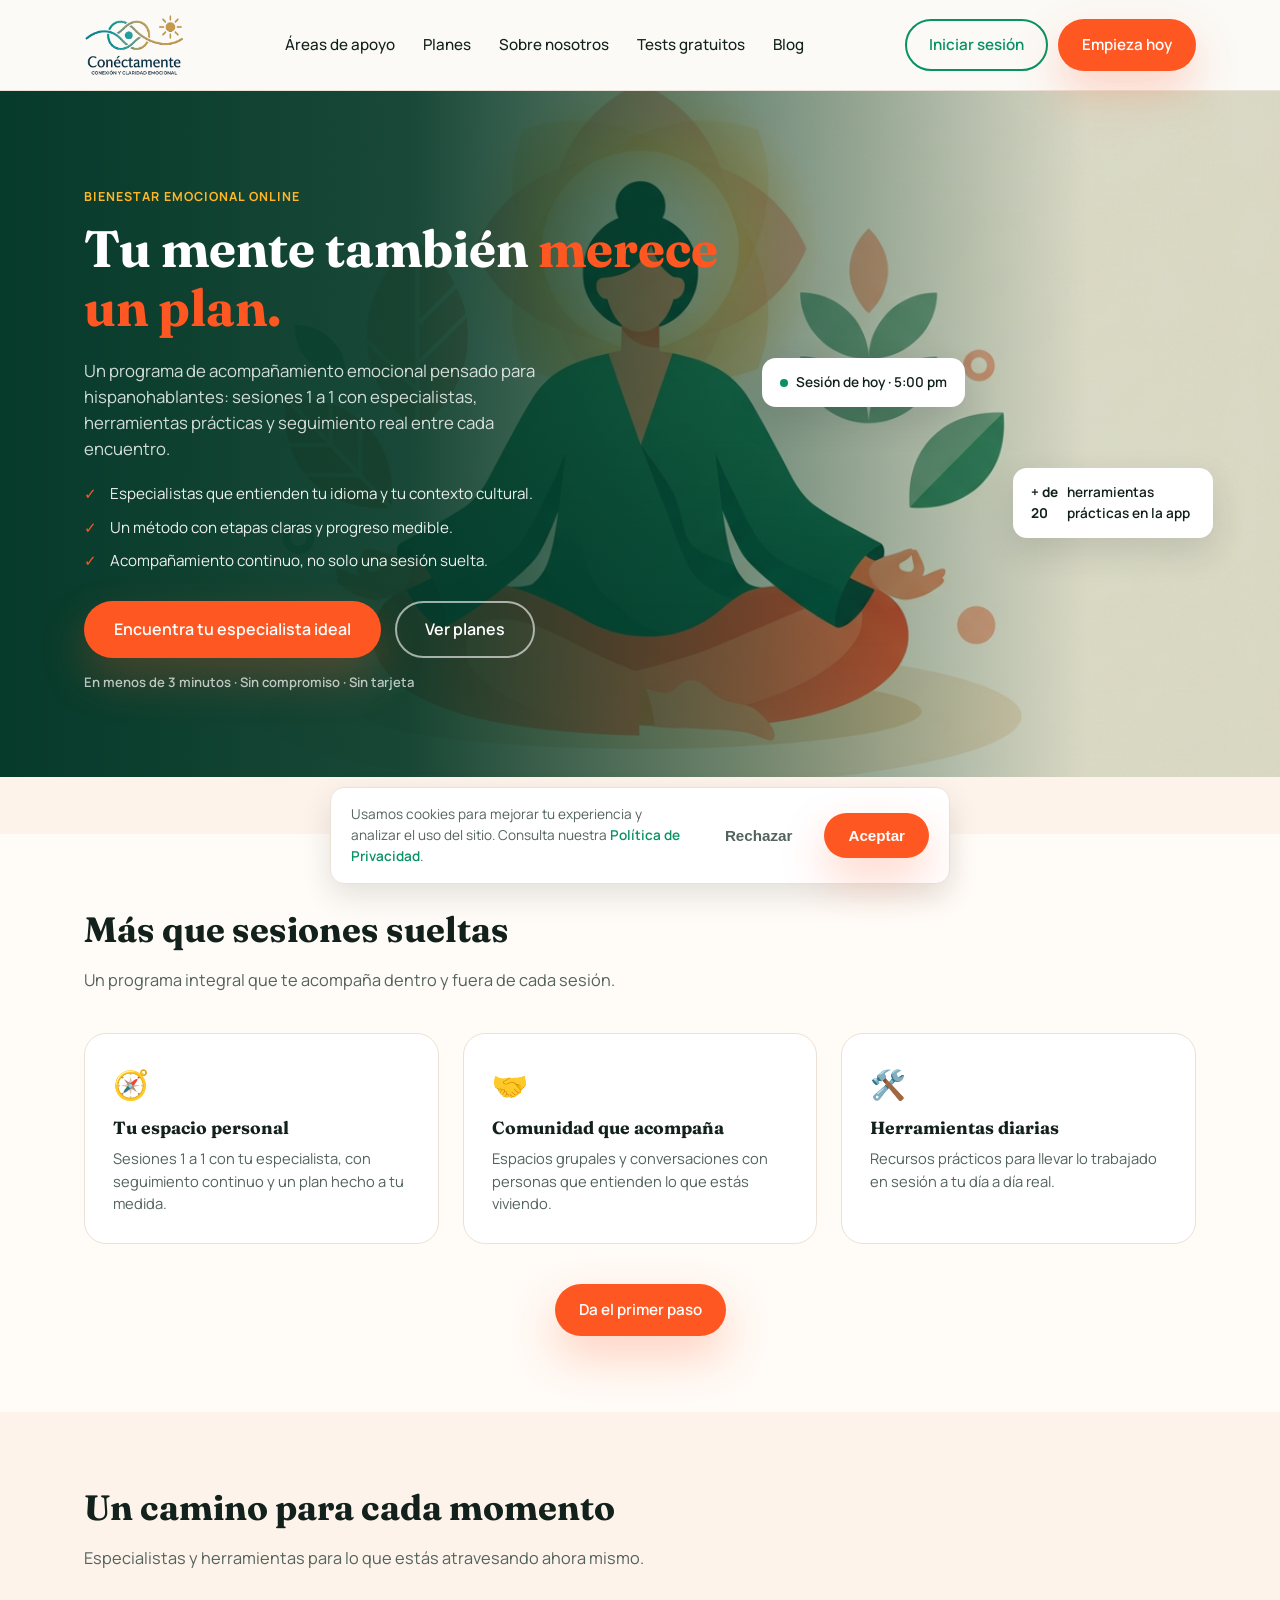
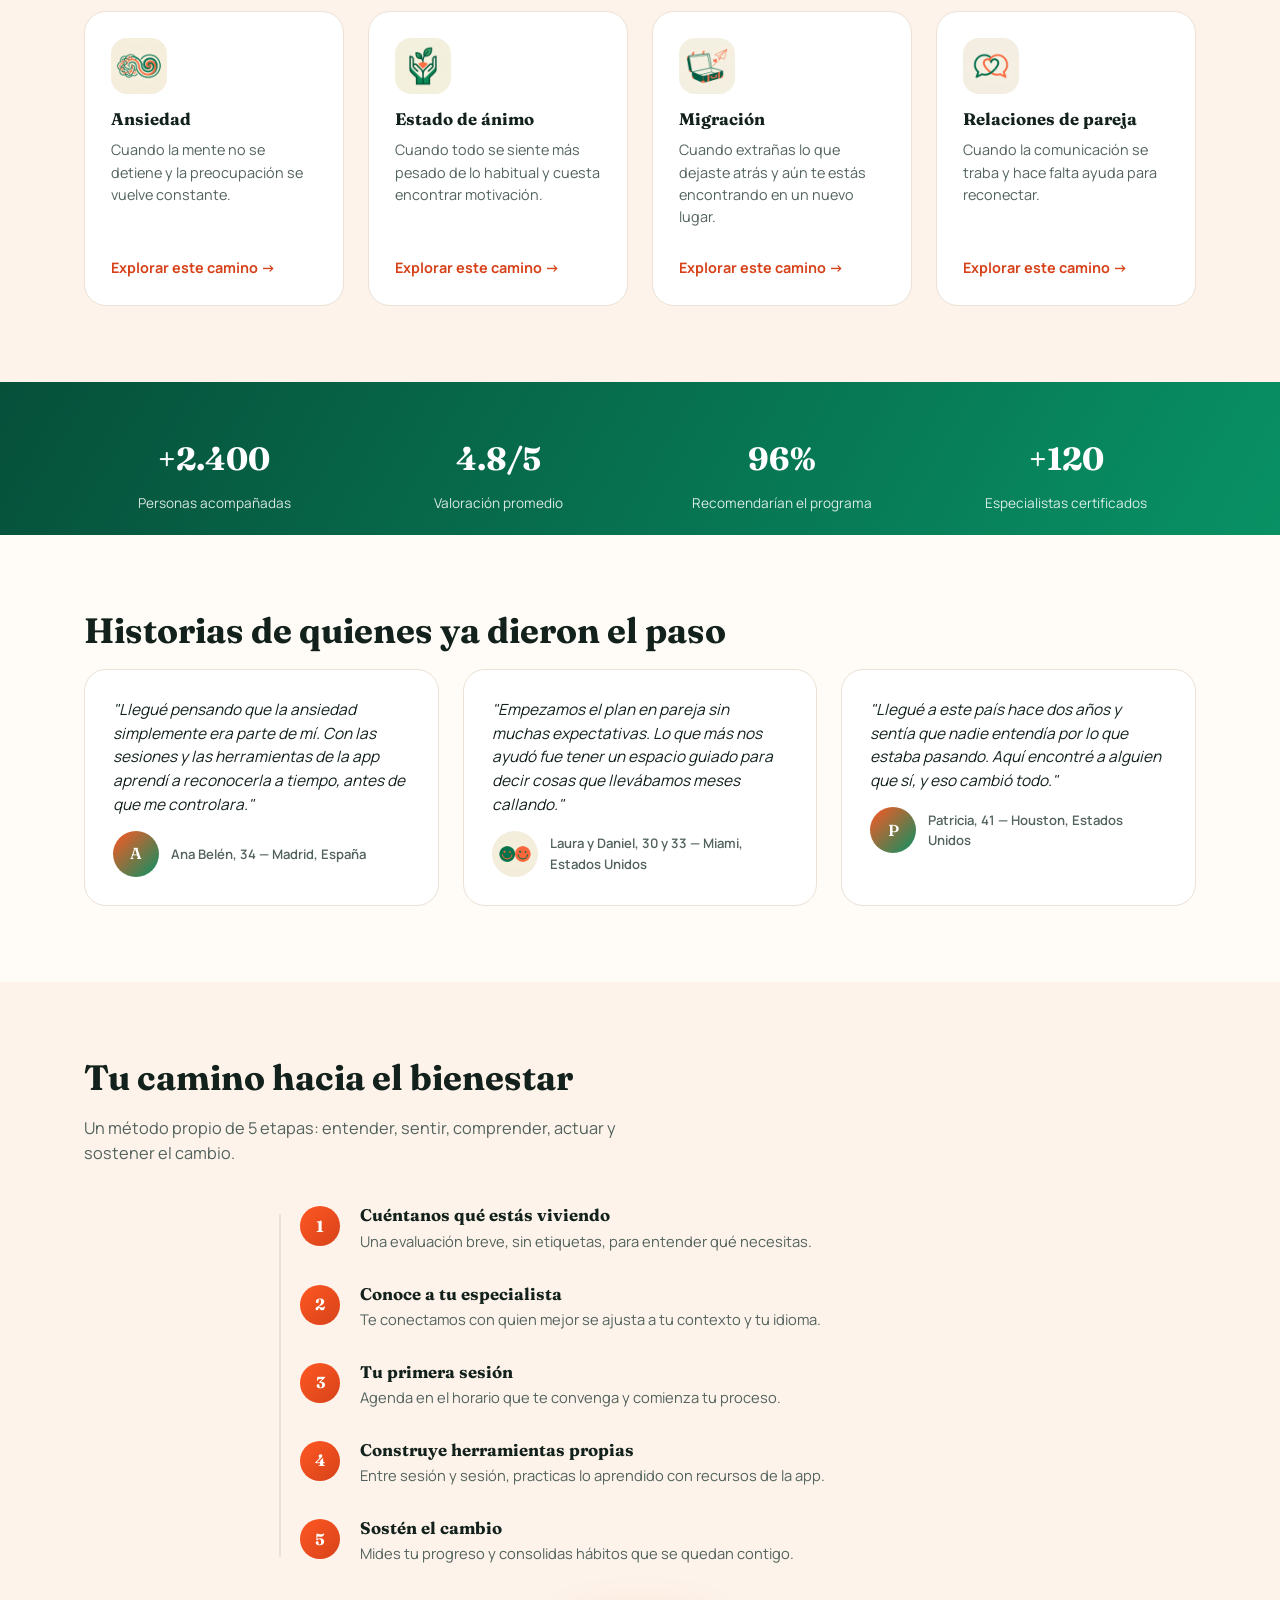
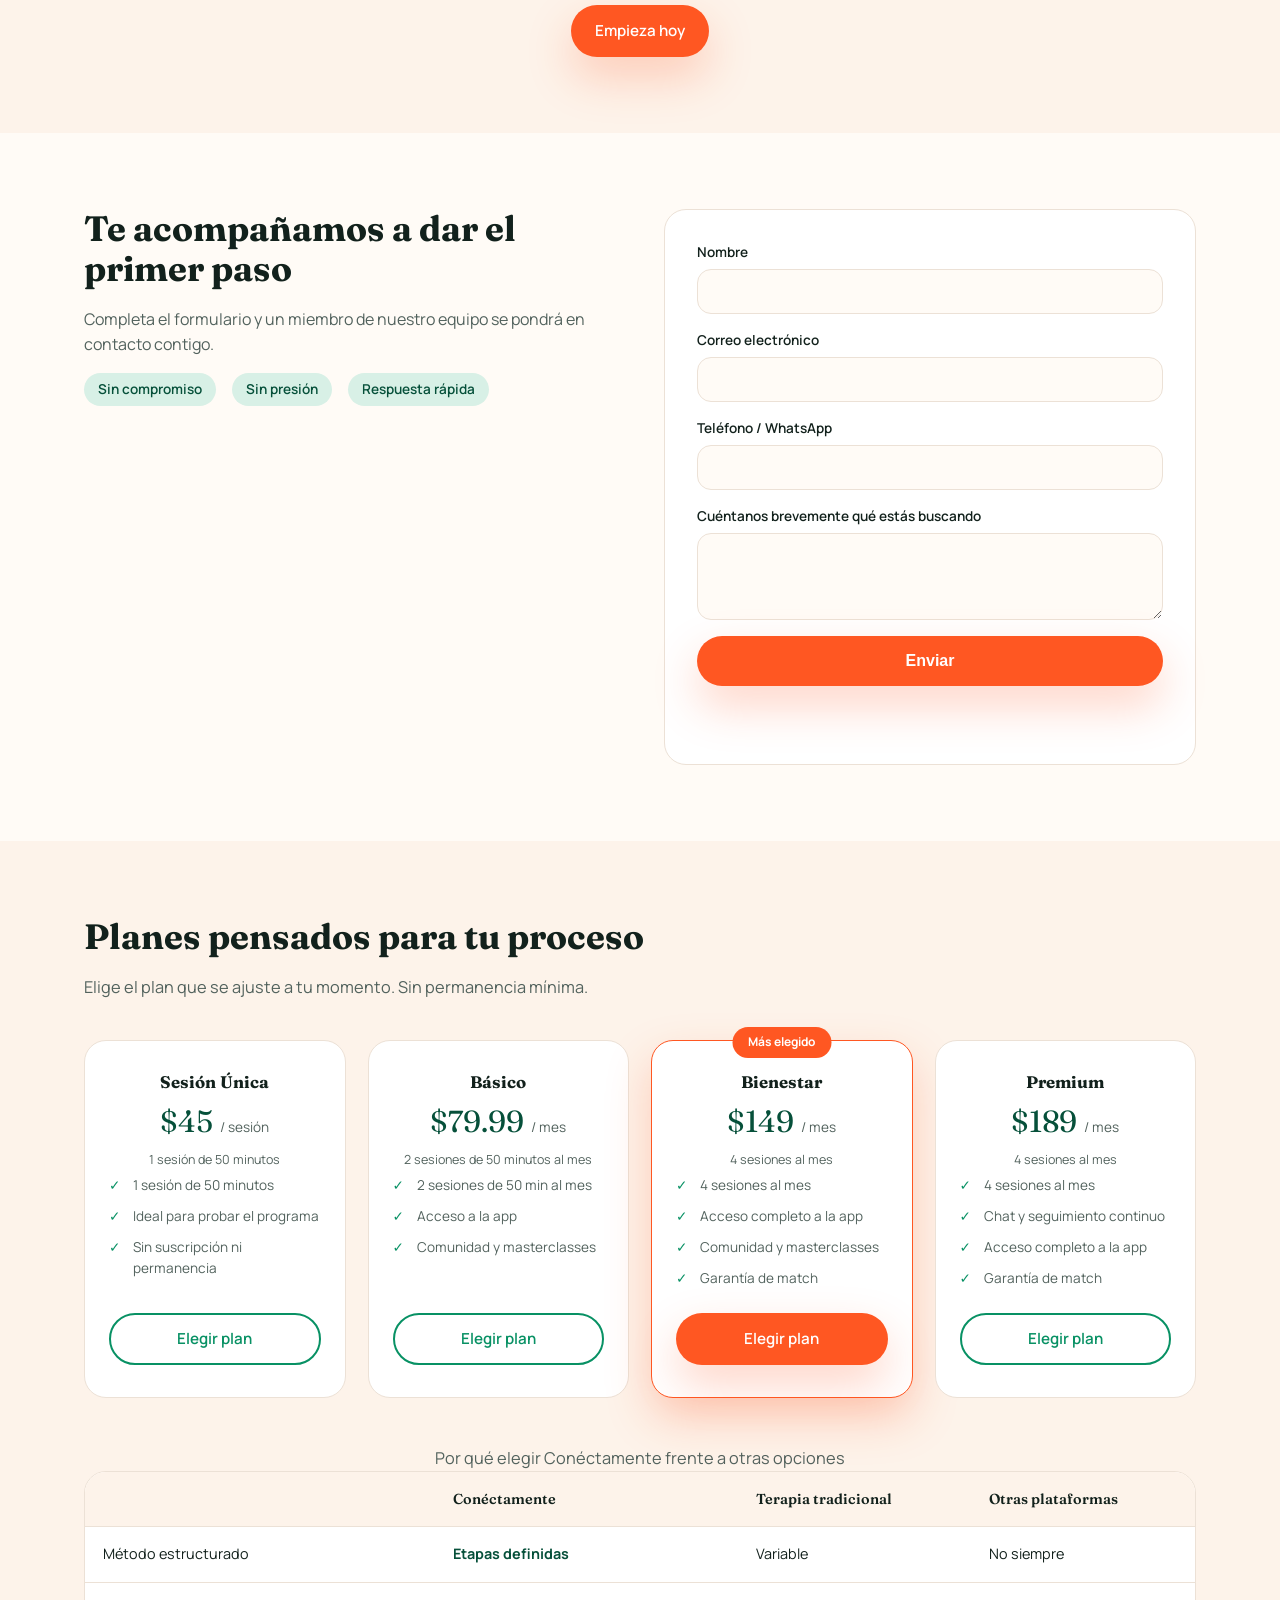
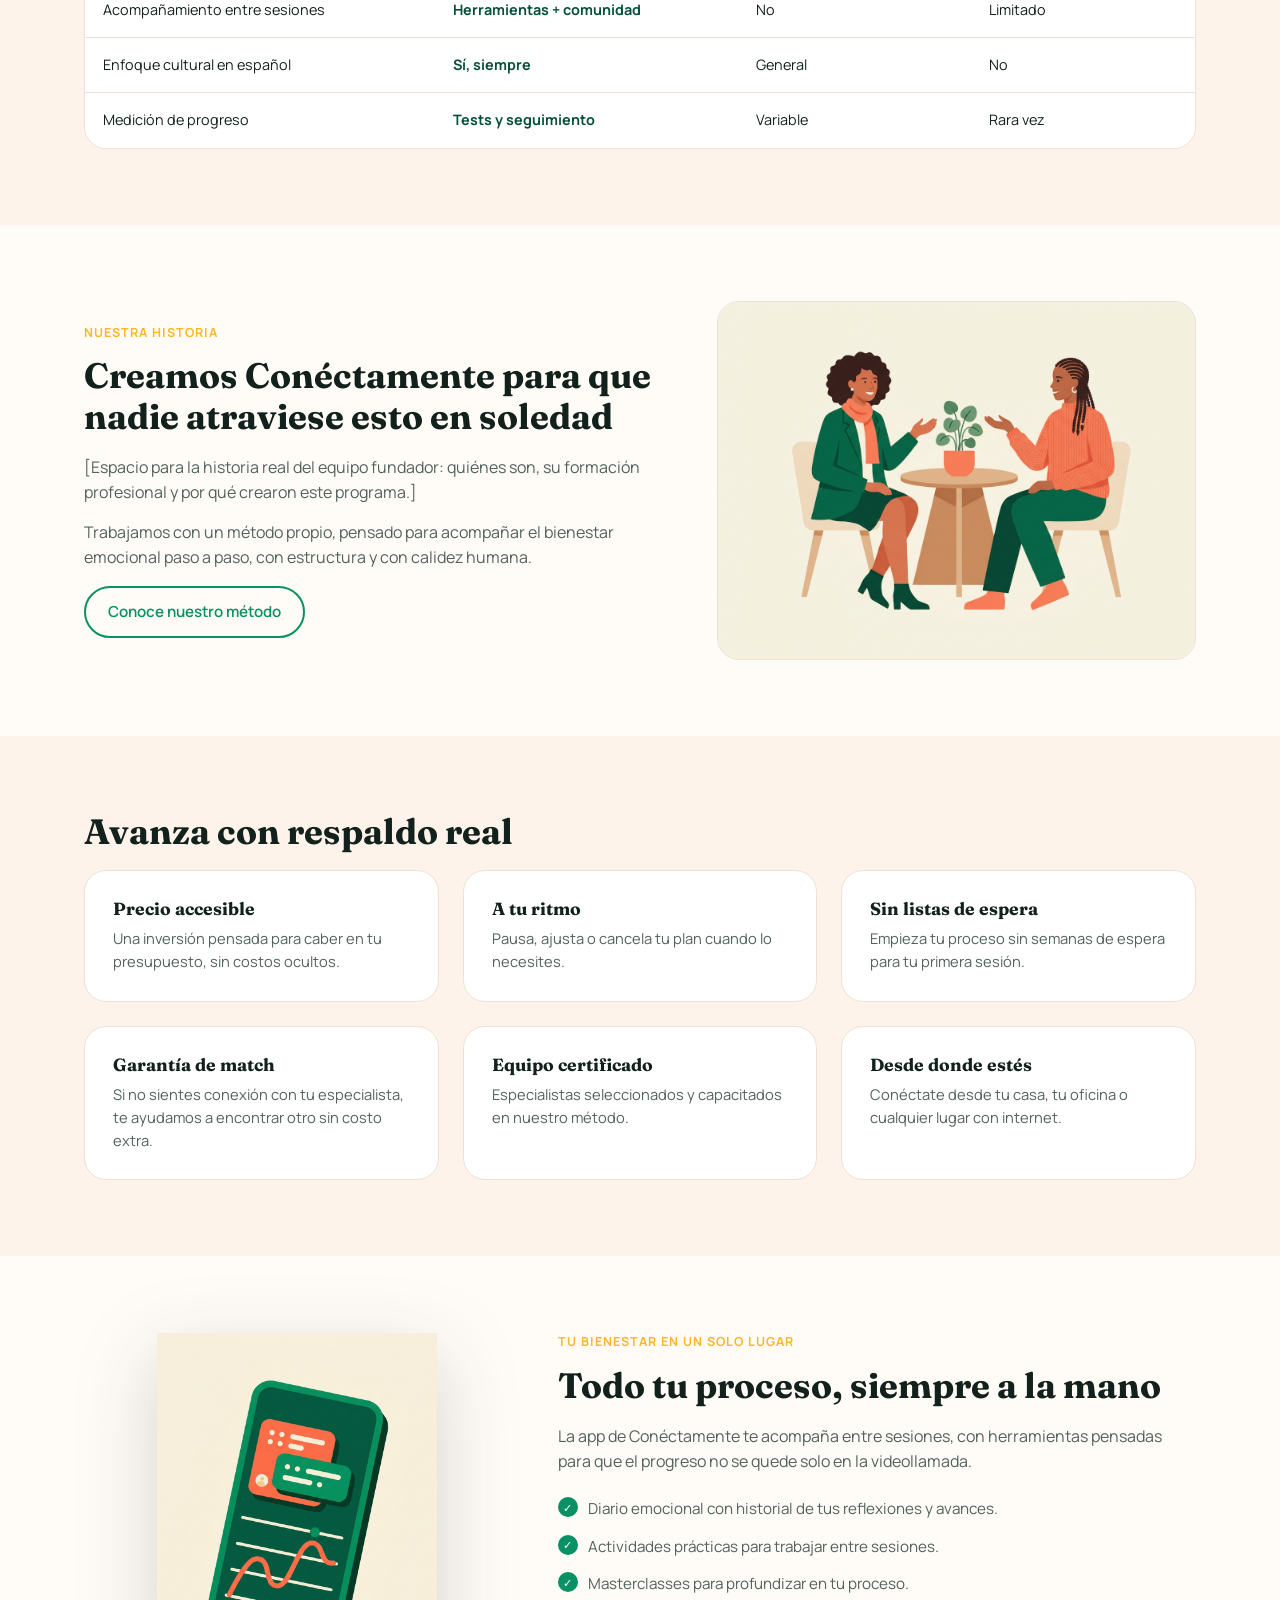
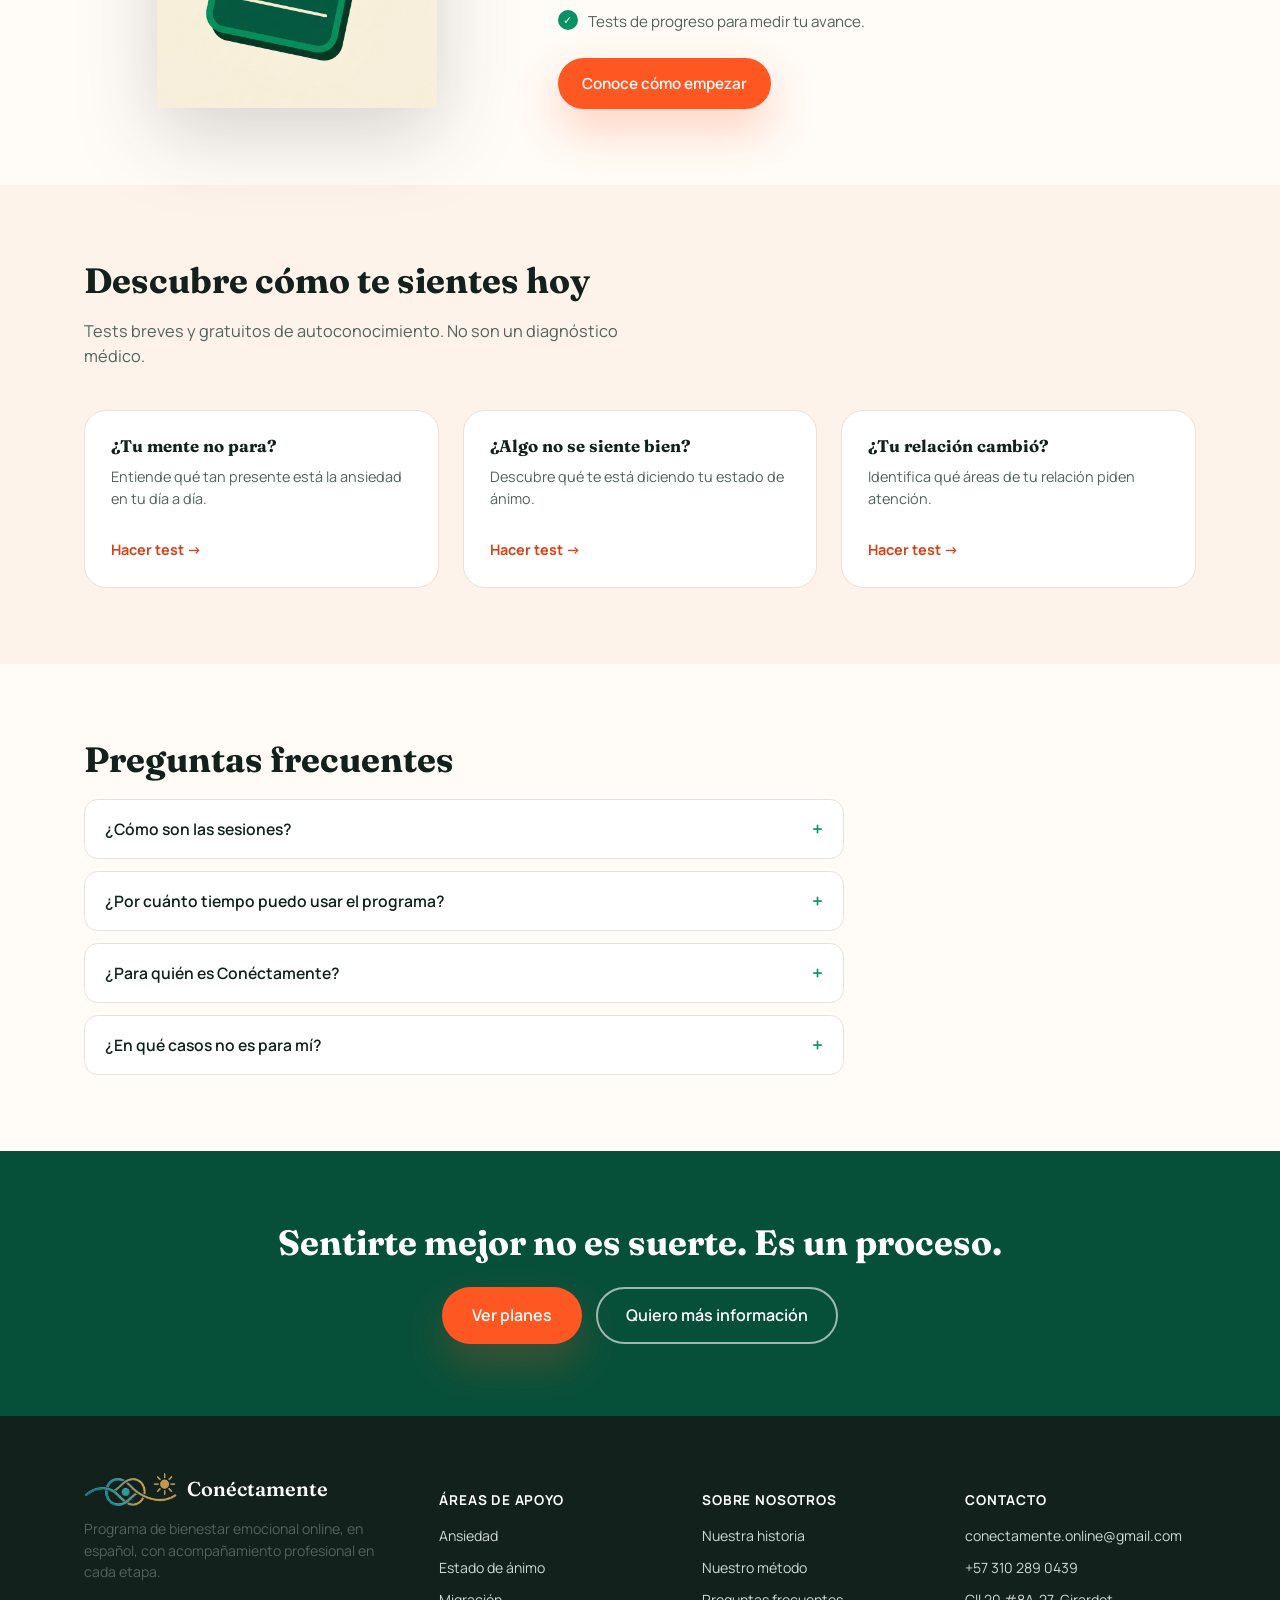
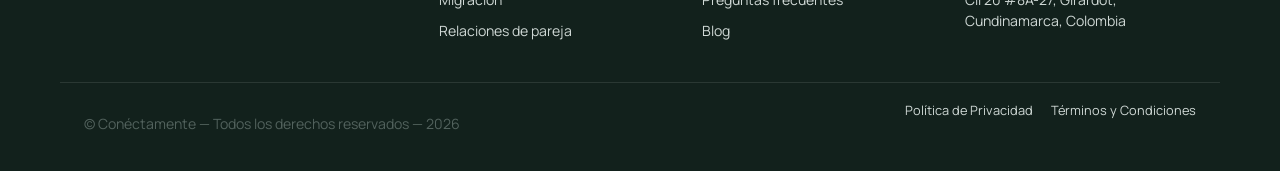
==== commit b36a6a30: "cod 3" ====
--- a/index.html
+++ b/index.html
@@ -51,6 +51,8 @@
 
   <!-- Hero -->
   <section class="hero">
+    <img class="hero-bg-image" src="assets/hero.png" alt="Persona en un momento de calma y bienestar emocional en casa">
+    <div class="hero-overlay" aria-hidden="true"></div>
     <div class="container hero-inner">
       <div class="hero-copy">
         <p class="eyebrow">Bienestar emocional online</p>
@@ -72,8 +74,6 @@
         <p class="hero-microcopy">En menos de 3 minutos · Sin compromiso · Sin tarjeta</p>
       </div>
       <div class="hero-visual">
-        <div class="blob" aria-hidden="true"></div>
-        <img class="hero-image" src="assets/hero.png" alt="Ilustración de una persona en un momento de calma y bienestar emocional">
         <div class="hero-card hero-card-1">
           <span class="dot"></span> Sesión de hoy · 5:00 pm
         </div>
@@ -263,7 +263,11 @@
         </ul>
       </div>
 
-      <form class="contact-form" id="contactForm">
+      <form class="contact-form" id="contactForm" name="contacto" method="POST" data-netlify="true" netlify-honeypot="empresa">
+        <input type="hidden" name="form-name" value="contacto">
+        <p class="visually-hidden">
+          <label>No llenar este campo: <input name="empresa"></label>
+        </p>
         <label>
           Nombre
           <input type="text" name="nombre" required>
--- a/css/styles.css
+++ b/css/styles.css
@@ -139,16 +139,38 @@
 
 /* Hero */
 .hero {
-  padding: 72px 0 56px;
+  position: relative;
+  padding: 96px 0 72px;
   overflow: hidden;
-  background: radial-gradient(120% 140% at 15% 0%, var(--color-primary) 0%, var(--color-primary-dark) 45%, var(--color-primary-darker) 100%);
-  color: #fff;
+  min-height: 620px;
+  display: flex;
+  align-items: center;
+  background: var(--color-primary-darker);
+  color: #fff;
+}
+.hero-bg-image {
+  position: absolute;
+  inset: 0;
+  width: 100%;
+  height: 100%;
+  object-fit: cover;
+  object-position: 75% 50%;
+  z-index: 0;
+}
+.hero-overlay {
+  position: absolute;
+  inset: 0;
+  z-index: 1;
+  background: linear-gradient(90deg, var(--color-primary-darker) 0%, rgba(6,58,42,.92) 32%, rgba(6,58,42,.55) 58%, rgba(6,58,42,.12) 85%);
 }
 .hero-inner {
+  position: relative;
+  z-index: 2;
   display: grid;
-  grid-template-columns: 1.1fr .9fr;
+  grid-template-columns: 1.2fr .8fr;
   gap: 48px;
   align-items: center;
+  width: 100%;
 }
 .eyebrow {
   text-transform: uppercase;
@@ -182,23 +204,11 @@
 .hero-cta { display: flex; gap: 14px; flex-wrap: wrap; }
 .hero-microcopy { margin-top: 14px; font-size: .82rem; color: rgba(255,255,255,.7); font-weight: 600; }
 
-.hero-visual { position: relative; min-height: 340px; }
-.blob {
-  position: absolute;
-  inset: 0;
-  background: radial-gradient(circle at 35% 35%, rgba(255,87,34,.35), rgba(255,255,255,.06) 70%);
-  border-radius: 42% 58% 60% 40% / 45% 40% 60% 55%;
-}
-.hero-image {
-  position: relative;
-  width: 100%;
-  height: 100%;
-  object-fit: contain;
-  filter: drop-shadow(0 20px 40px rgba(0,0,0,.35));
-}
+.hero-visual { position: relative; min-height: 220px; }
 .hero-card {
   position: absolute;
   background: #fff;
+  color: var(--color-ink) !important;
   border-radius: var(--radius-md);
   box-shadow: 0 14px 34px rgba(30,42,40,.14);
   padding: 14px 18px;
@@ -207,7 +217,9 @@
   display: flex;
   align-items: center;
   gap: 8px;
-}
+  z-index: 2;
+}
+.hero-card * { color: var(--color-ink) !important; }
 .hero-card-1 { top: 10%; left: -2%; }
 .hero-card-2 { bottom: 8%; right: -4%; max-width: 200px; }
 .hero-card .dot { width: 8px; height: 8px; border-radius: 50%; background: var(--color-primary); }
@@ -366,6 +378,17 @@
   display: flex;
   flex-direction: column;
   gap: 16px;
+}
+.visually-hidden {
+  position: absolute;
+  width: 1px;
+  height: 1px;
+  padding: 0;
+  margin: -1px;
+  overflow: hidden;
+  clip: rect(0, 0, 0, 0);
+  white-space: nowrap;
+  border: 0;
 }
 .contact-form label {
   display: flex;
@@ -599,7 +622,10 @@
   .grid-4 { grid-template-columns: repeat(2, 1fr); }
   .grid-3 { grid-template-columns: repeat(2, 1fr); }
   .footer-grid { grid-template-columns: 1fr 1fr; }
-  .hero-visual { min-height: 260px; order: -1; }
+  .hero-visual { min-height: 120px; }
+  .hero { min-height: 560px; padding-top: 120px; }
+  .hero-overlay { background: linear-gradient(180deg, var(--color-primary-darker) 0%, rgba(6,58,42,.92) 45%, rgba(6,58,42,.6) 75%, rgba(6,58,42,.25) 100%); }
+  .hero-bg-image { object-position: 65% 30%; }
 }
 @media (max-width: 720px) {
   .pricing-grid { grid-template-columns: 1fr; max-width: 380px; }
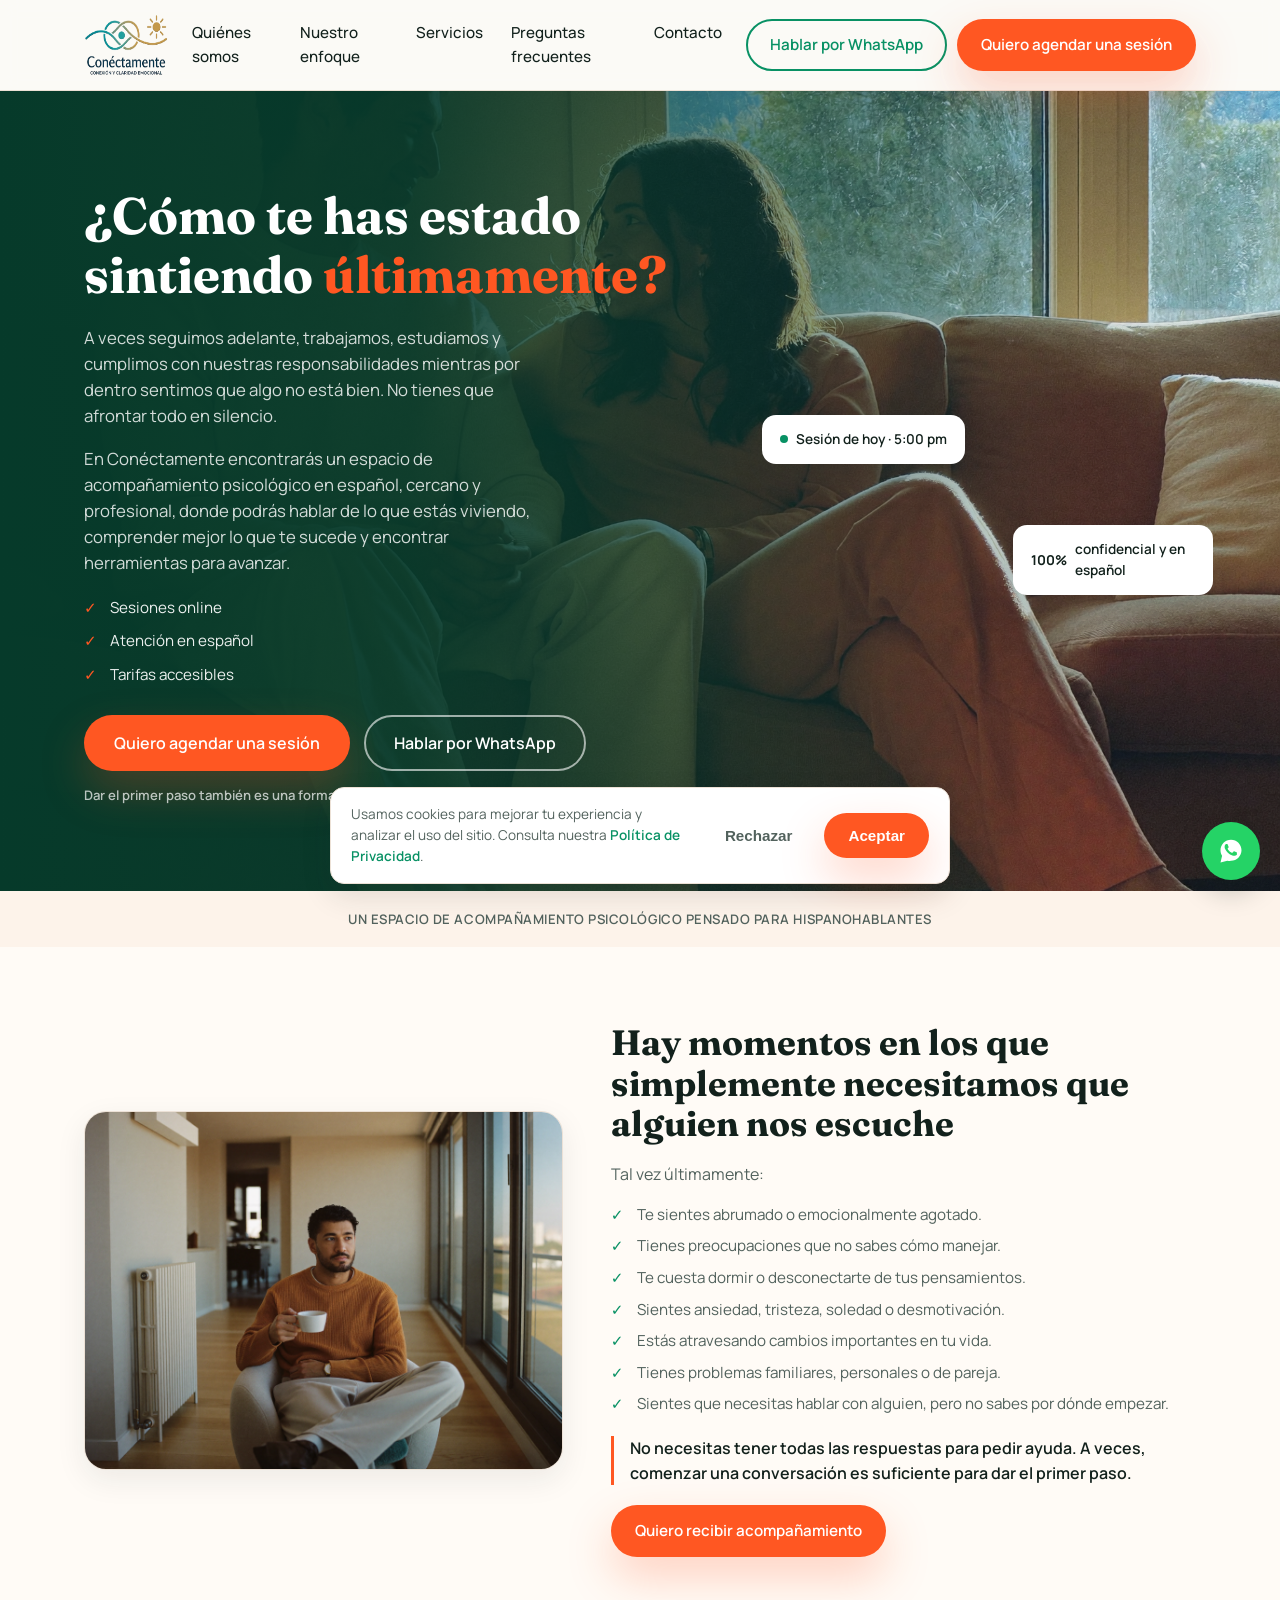
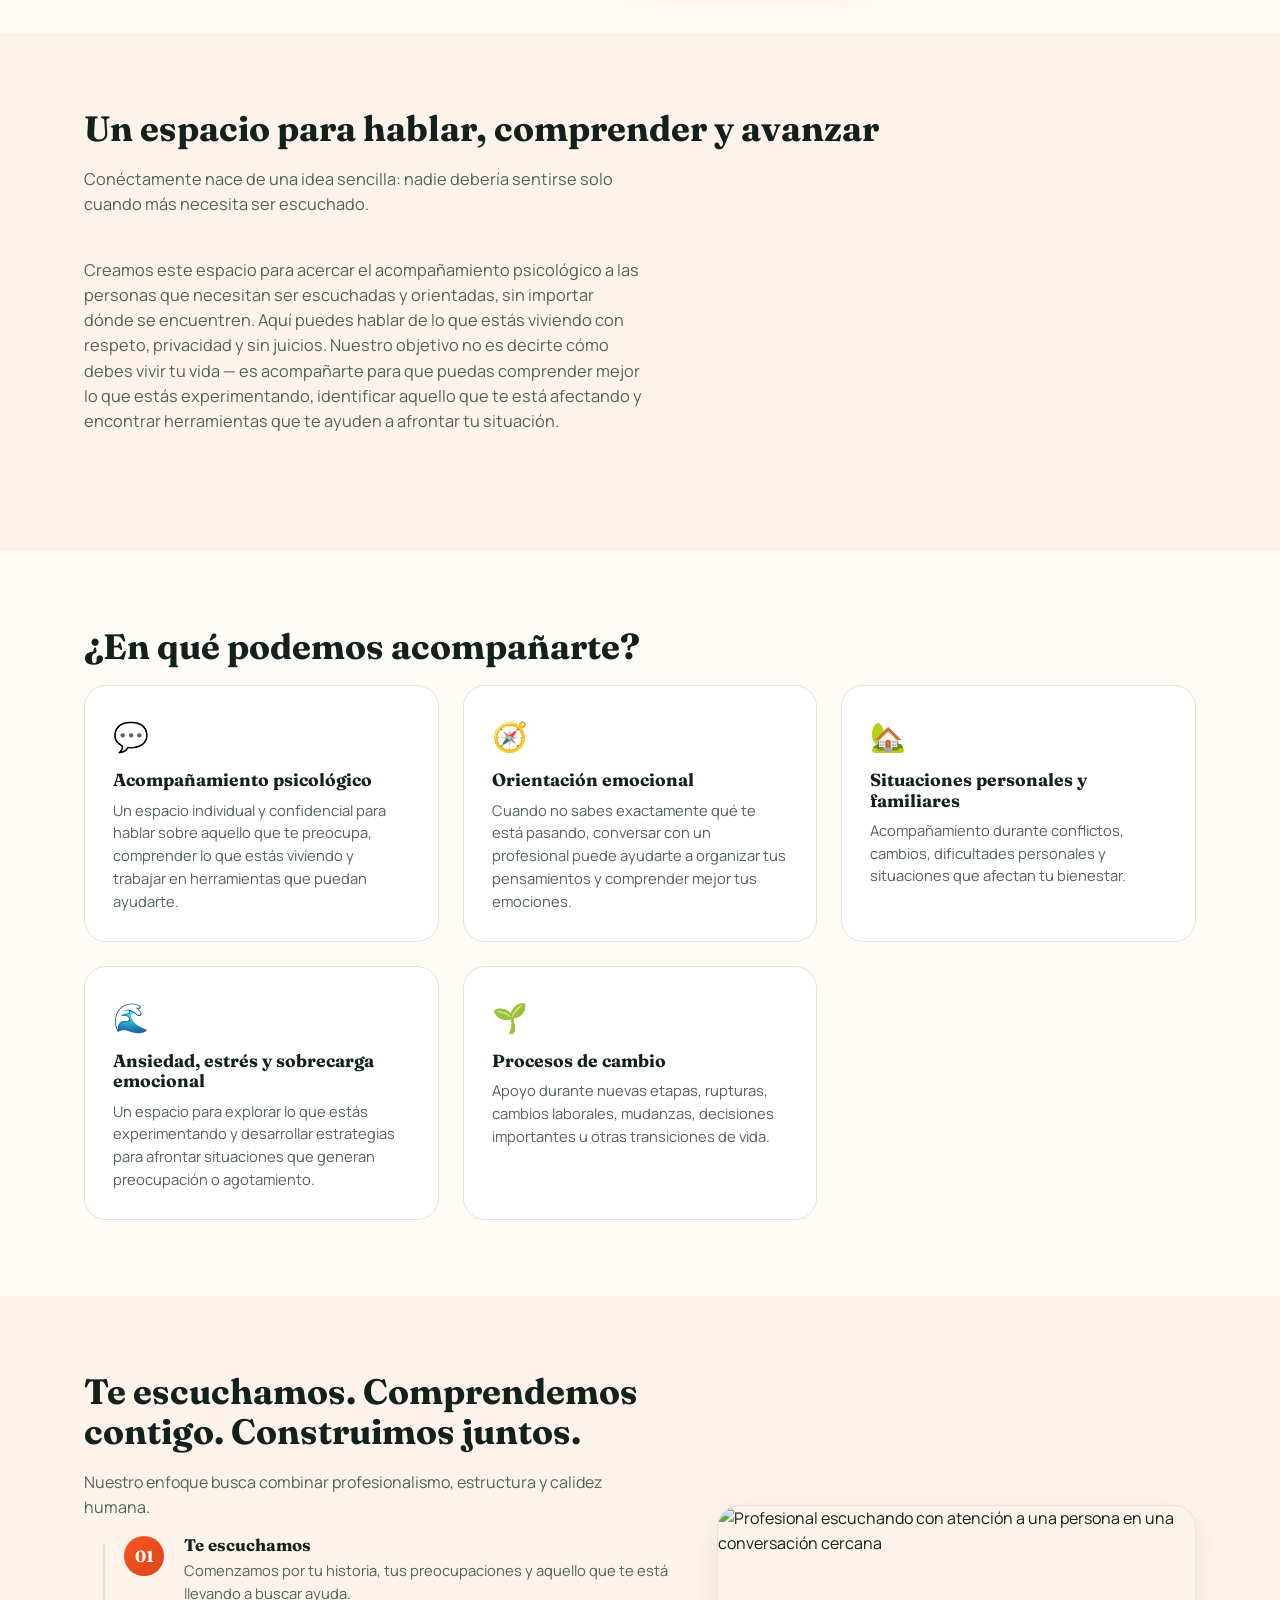
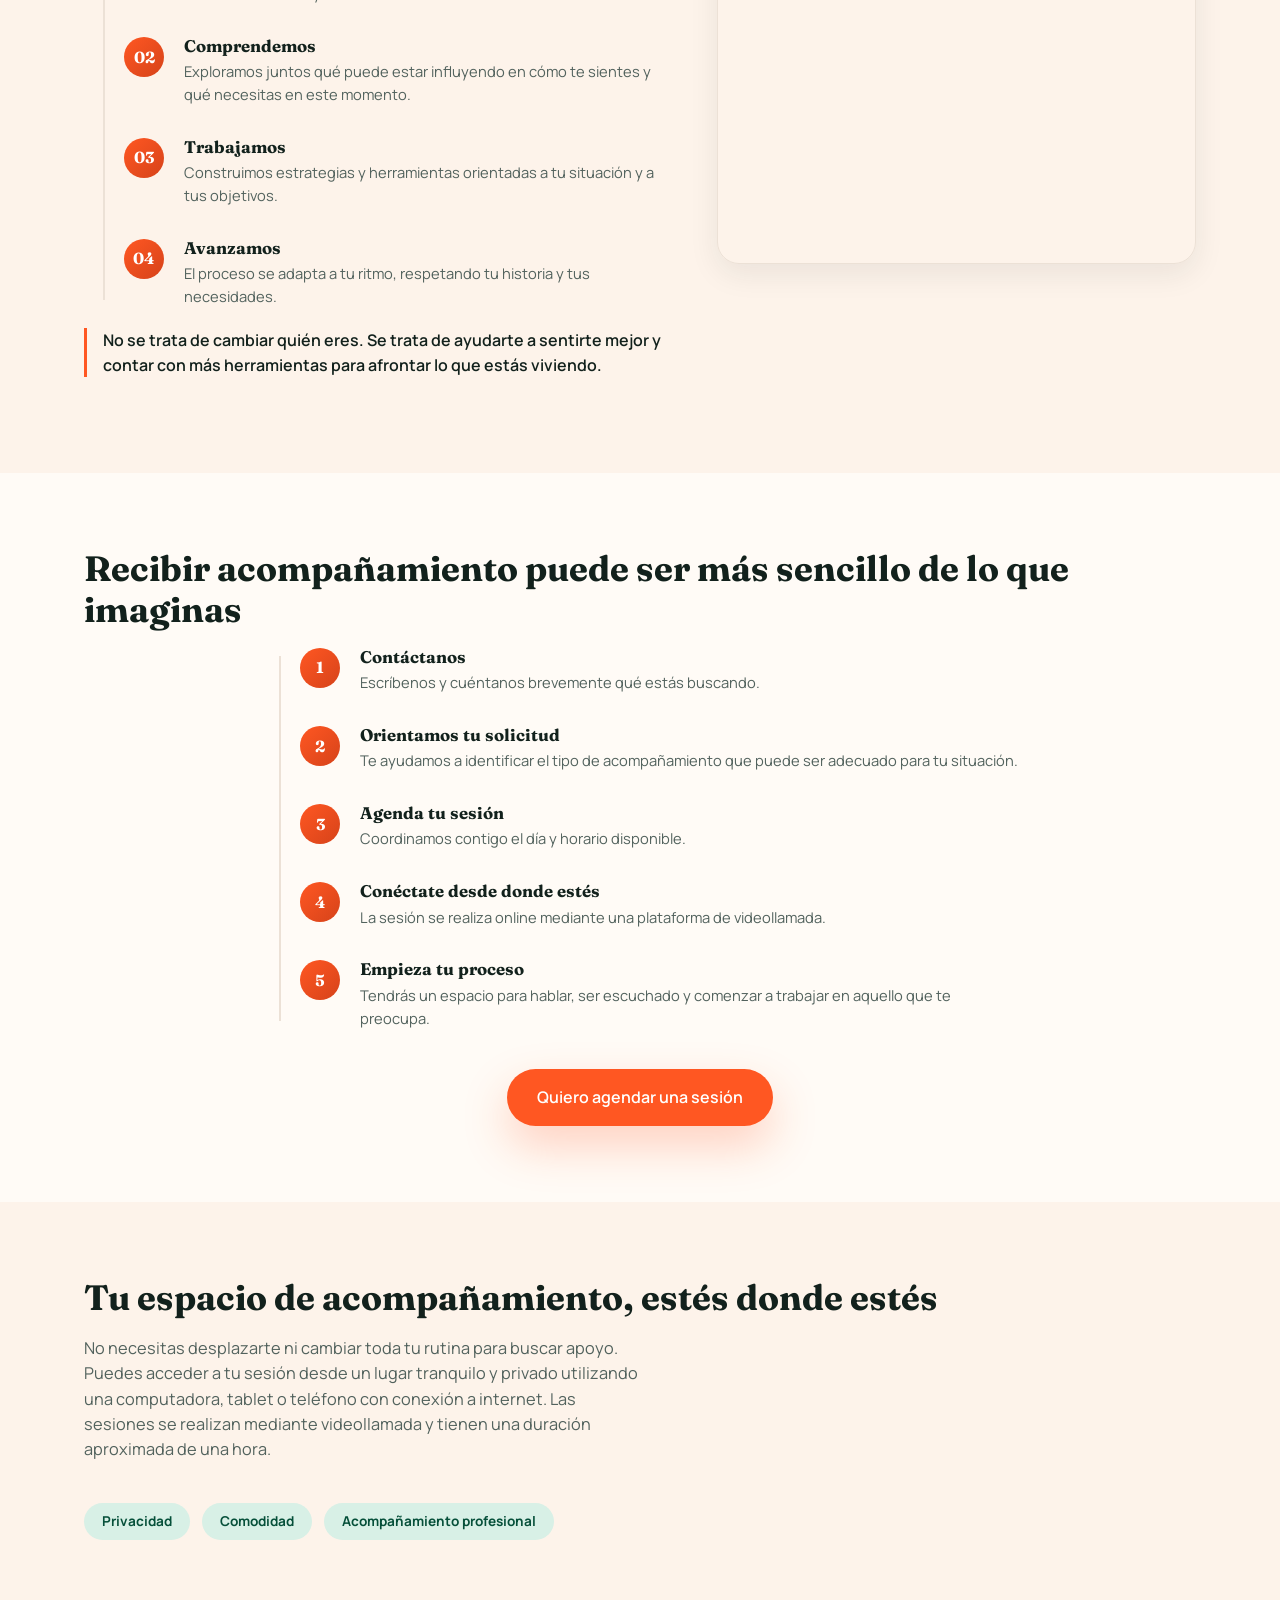
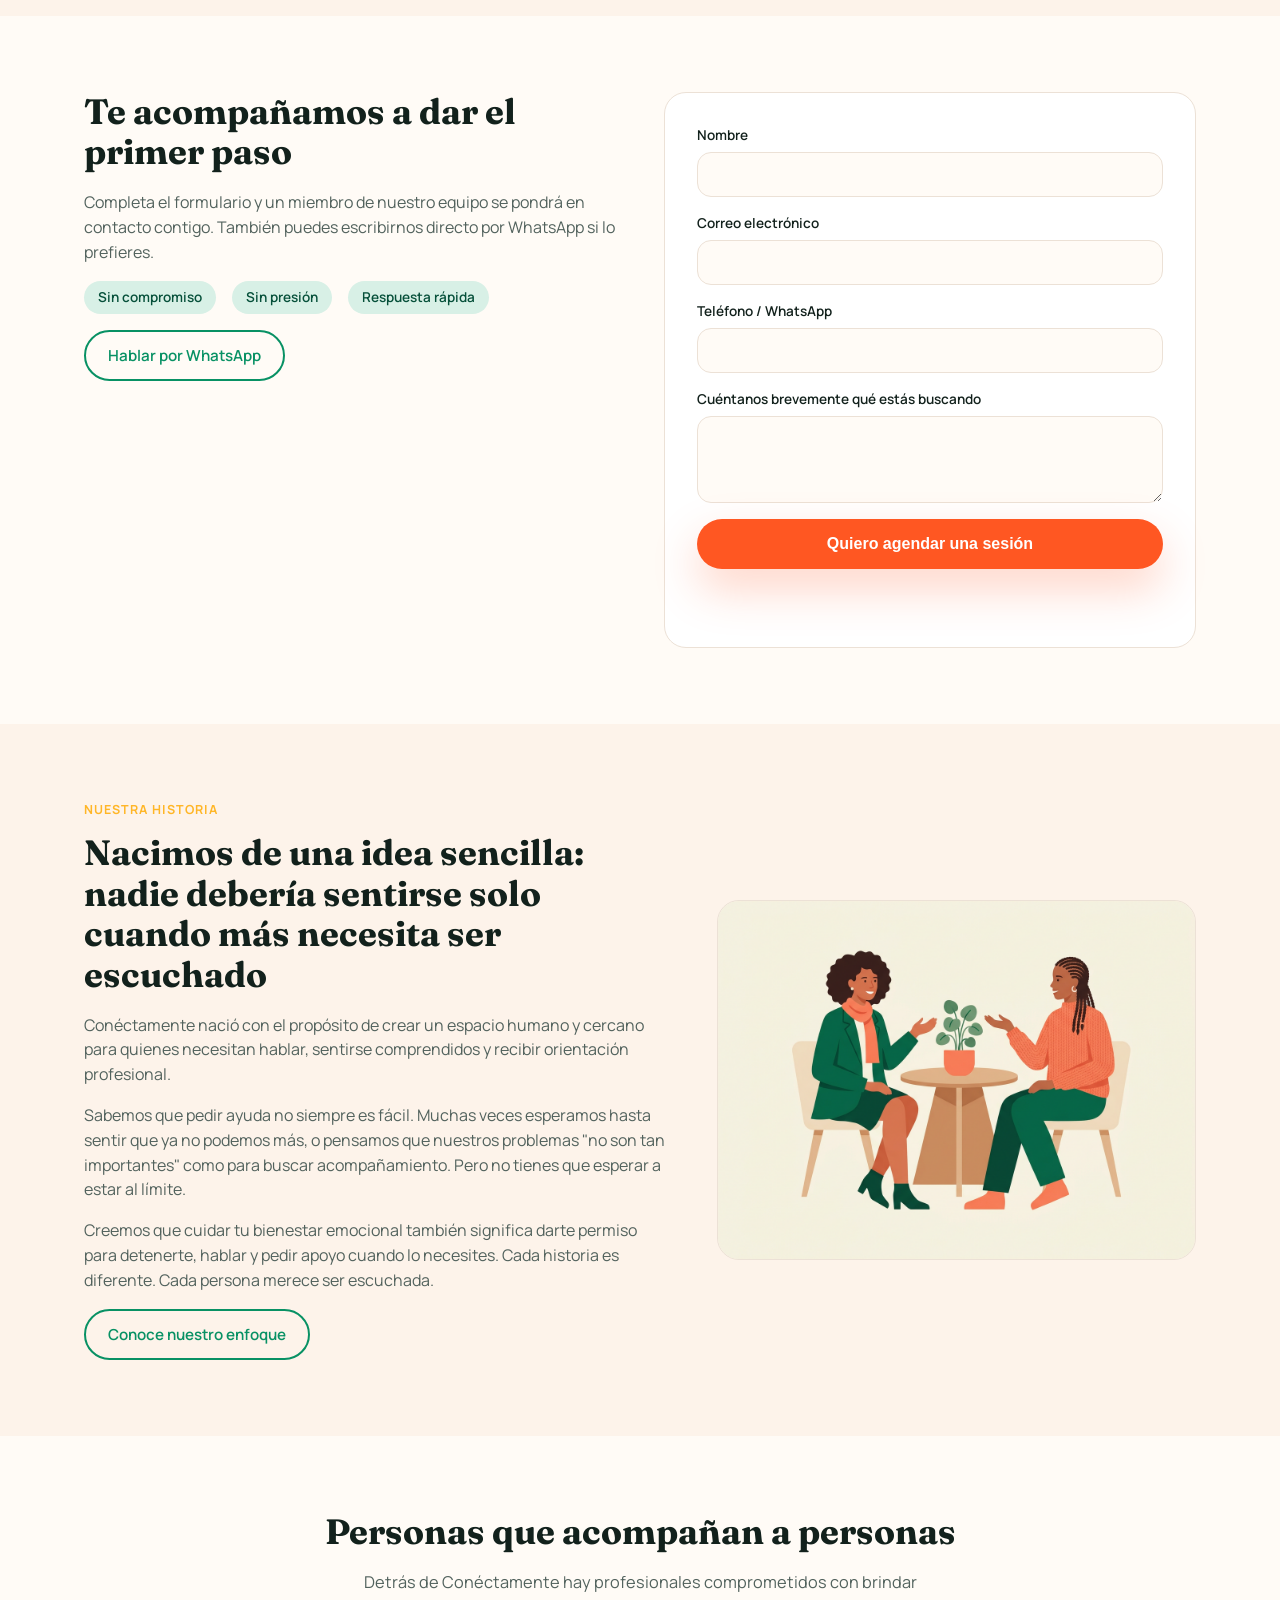
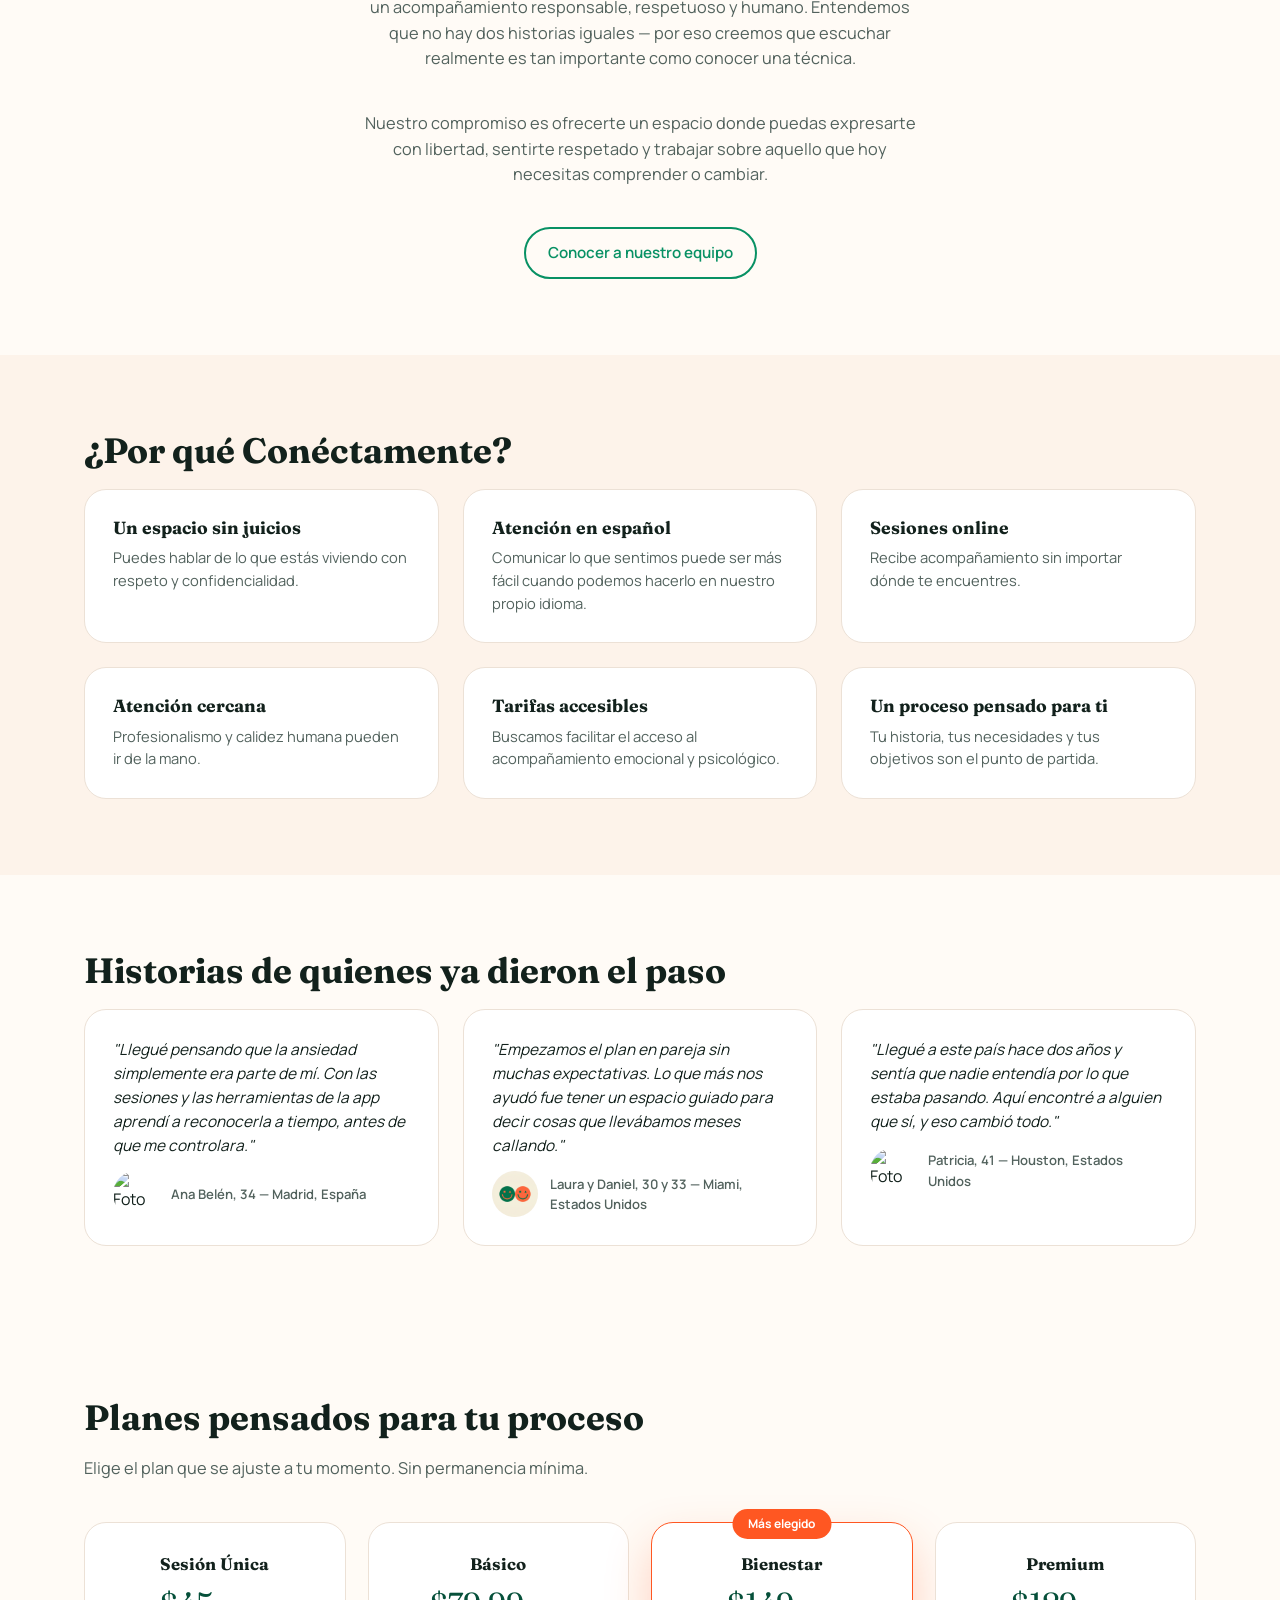
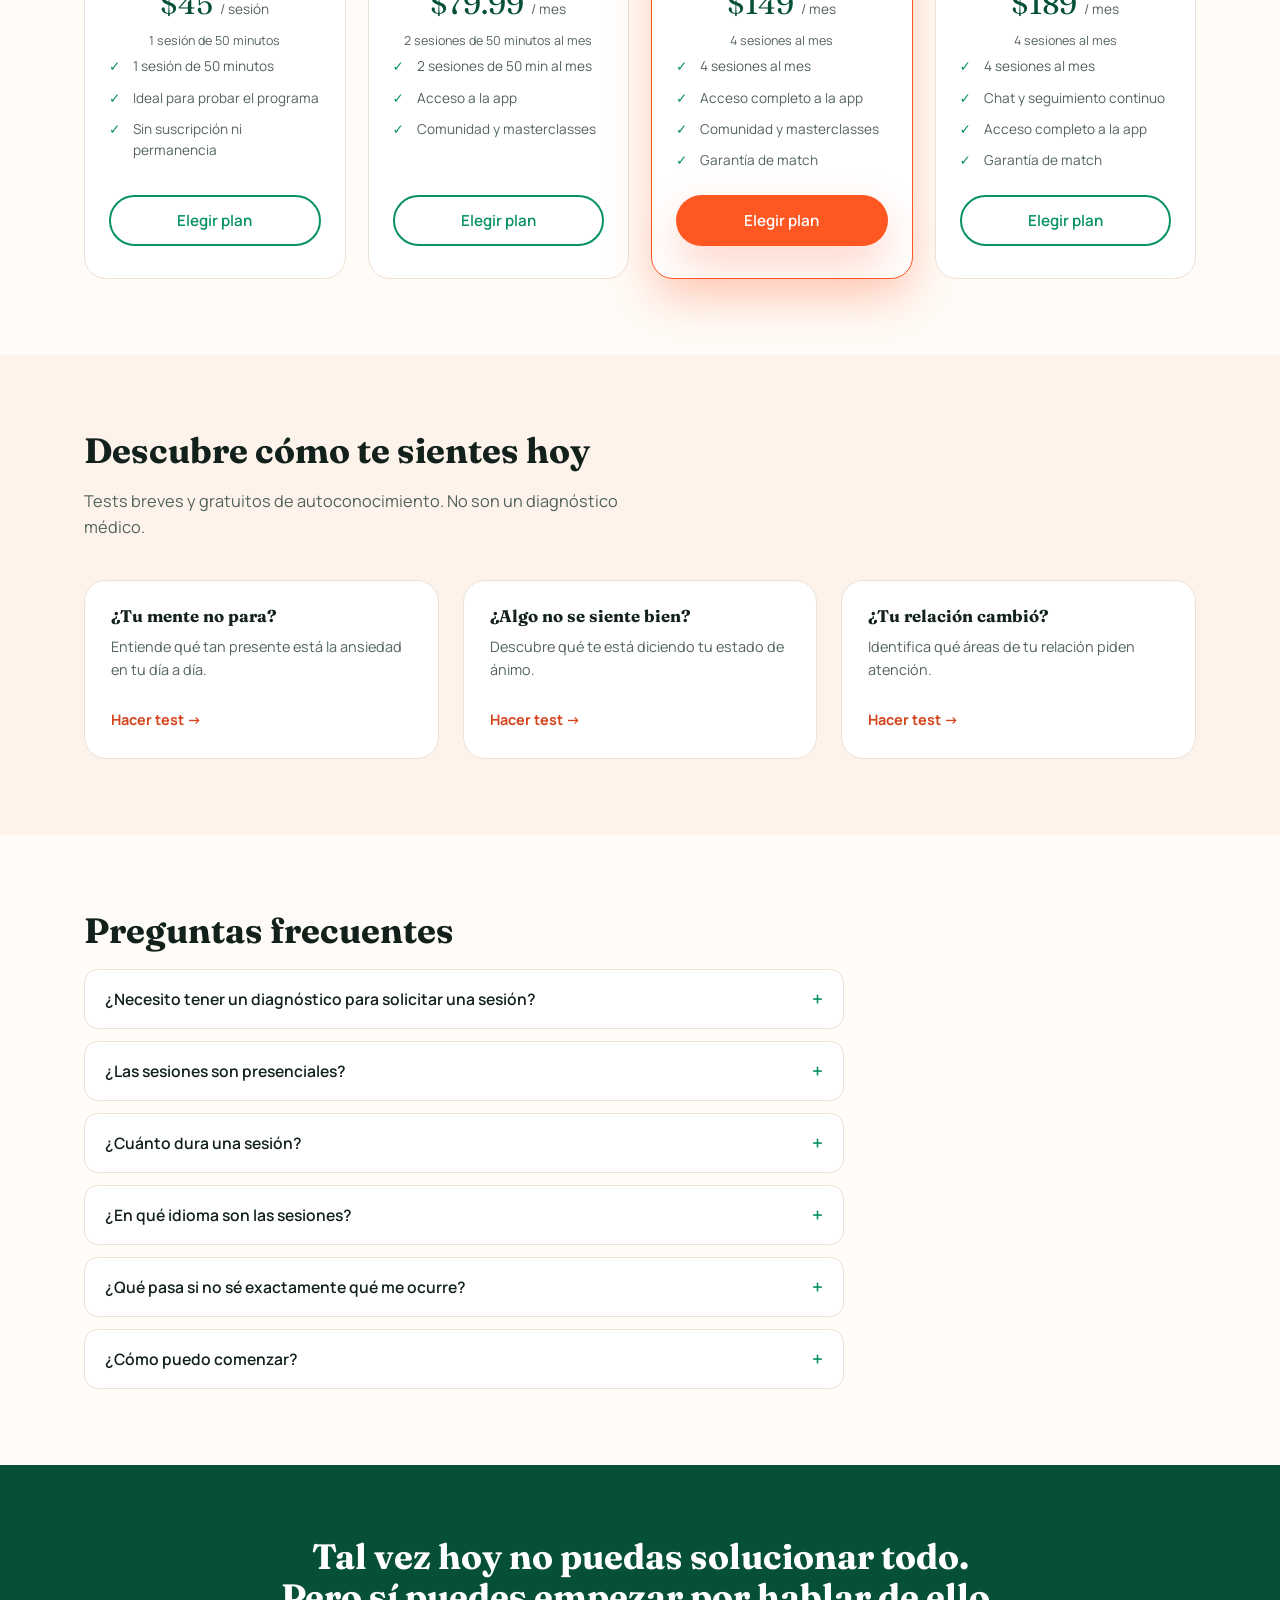
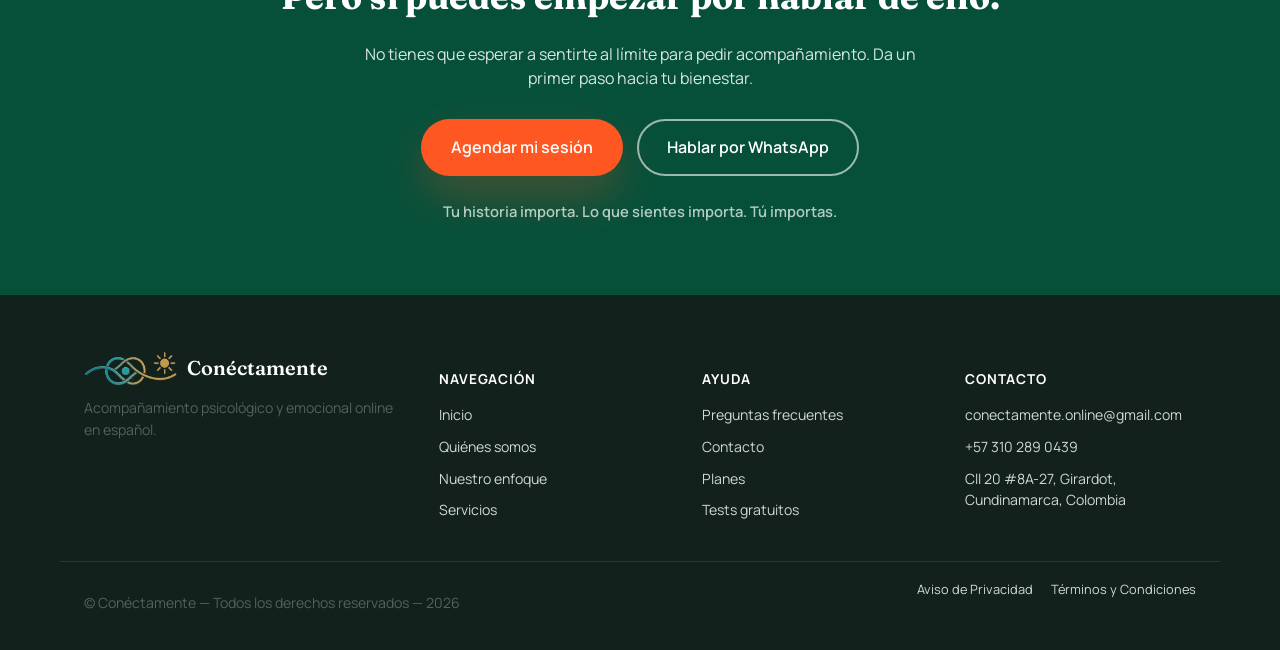
==== commit 9c9a3262: "rediseño" ====
--- a/index.html
+++ b/index.html
@@ -3,8 +3,8 @@
 <head>
 <meta charset="UTF-8">
 <meta name="viewport" content="width=device-width, initial-scale=1.0">
-<title>Conéctamente — Acompañamiento emocional en tu idioma</title>
-<meta name="description" content="Conéctamente es un programa de bienestar emocional online, en español, con especialistas certificados, sesiones 1 a 1 y acompañamiento continuo.">
+<title>Conéctamente — Psicólogo online en español | Terapia y acompañamiento emocional</title>
+<meta name="description" content="Terapia psicológica online en español para hispanohablantes en Estados Unidos. Habla con un especialista, sin juicios, a tu ritmo. Agenda tu sesión o escríbenos por WhatsApp.">
 <link rel="icon" type="image/png" href="assets/favicon.png">
 <link rel="preconnect" href="https://fonts.googleapis.com">
 <link href="https://fonts.googleapis.com/css2?family=Fraunces:wght@500;600&family=Manrope:wght@400;500;600;700&display=swap" rel="stylesheet">
@@ -28,17 +28,19 @@
       <img src="assets/logo.png" alt="Conéctamente" class="logo-img">
     </a>
 
-    <nav class="main-nav" id="mainNav">
-      <a href="#areas">Áreas de apoyo</a>
-      <a href="#planes">Planes</a>
-      <a href="#nosotros">Sobre nosotros</a>
-      <a href="#tests">Tests gratuitos</a>
-      <a href="#" class="blog-link">Blog</a>
-    </nav>
-
-    <div class="header-actions">
-      <a href="#contacto" class="btn btn-outline">Iniciar sesión</a>
-      <a href="#contacto" class="btn btn-primary">Empieza hoy</a>
+    <div class="nav-drawer">
+      <nav class="main-nav" id="mainNav">
+        <a href="#identificado">Quiénes somos</a>
+        <a href="#metodo">Nuestro enfoque</a>
+        <a href="#servicios">Servicios</a>
+        <a href="#faq">Preguntas frecuentes</a>
+        <a href="#contacto">Contacto</a>
+      </nav>
+
+      <div class="header-actions">
+        <a href="https://wa.me/573102890439?text=Hola%2C%20quiero%20agendar%20una%20sesi%C3%B3n" target="_blank" rel="noopener" class="btn btn-outline">Hablar por WhatsApp</a>
+        <a href="#contacto" class="btn btn-primary">Quiero agendar una sesión</a>
+      </div>
     </div>
 
     <button class="nav-toggle" id="navToggle" aria-label="Abrir menú" aria-expanded="false">
@@ -47,38 +49,52 @@
   </div>
 </header>
 
+<!-- Botón flotante de WhatsApp (siempre visible) -->
+<a href="https://wa.me/573102890439?text=Hola%2C%20quiero%20agendar%20una%20sesi%C3%B3n" target="_blank" rel="noopener" class="whatsapp-float" aria-label="Escribir por WhatsApp">
+  <svg viewBox="0 0 32 32" width="28" height="28" fill="currentColor" aria-hidden="true"><path d="M16.001 3C9.373 3 4 8.373 4 15c0 2.34.664 4.523 1.814 6.377L4 29l7.805-1.775A11.93 11.93 0 0 0 16.001 27C22.628 27 28 21.627 28 15S22.628 3 16.001 3Zm6.943 16.66c-.297.832-1.47 1.526-2.403 1.723-.638.135-1.472.243-4.28-.918-3.594-1.489-5.905-5.135-6.086-5.373-.174-.238-1.459-1.943-1.459-3.706 0-1.762.918-2.629 1.244-2.988.297-.325.647-.406.863-.406.216 0 .432.002.622.011.2.01.468-.076.732.559.297.703.998 2.421 1.086 2.598.088.176.147.383.03.62-.117.238-.176.383-.353.588-.176.205-.372.457-.53.613-.177.176-.36.367-.155.72.206.352.914 1.508 1.963 2.443 1.35 1.205 2.489 1.578 2.842 1.756.353.176.559.147.765-.088.206-.235.882-1.026 1.117-1.379.235-.352.47-.293.793-.176.324.117 2.056.97 2.409 1.146.353.176.588.264.677.41.088.147.088.85-.209 1.682Z"/></svg>
+</a>
+
 <main>
 
   <!-- Hero -->
   <section class="hero">
-    <img class="hero-bg-image" src="assets/hero.png" alt="Persona en un momento de calma y bienestar emocional en casa">
+    <div class="hero-carousel" id="heroCarousel">
+      <img class="hero-bg-image is-active" src="assets/hero-1.png" alt="Pareja conversando con calma en un momento de acompañamiento" loading="eager">
+      <img class="hero-bg-image" src="assets/hero-2.png" alt="Persona sintiendo ansiedad y sobrecarga en su día a día">
+      <img class="hero-bg-image" src="assets/hero-3.png" alt="Persona atravesando un momento de bajo ánimo">
+      <img class="hero-bg-image" src="assets/hero-4.png" alt="Persona atravesando un cambio importante en su vida">
+      <img class="hero-bg-image" src="assets/hero-5.png" alt="Persona en un momento de calma y respiración consciente">
+    </div>
     <div class="hero-overlay" aria-hidden="true"></div>
     <div class="container hero-inner">
       <div class="hero-copy">
-        <p class="eyebrow">Bienestar emocional online</p>
-        <h1>Tu mente también <span>merece un plan.</span></h1>
+        <h1>¿Cómo te has estado sintiendo <span>últimamente?</span></h1>
         <p class="hero-lead">
-          Un programa de acompañamiento emocional pensado para hispanohablantes:
-          sesiones 1 a 1 con especialistas, herramientas prácticas y seguimiento real
-          entre cada encuentro.
+          A veces seguimos adelante, trabajamos, estudiamos y cumplimos con nuestras responsabilidades
+          mientras por dentro sentimos que algo no está bien. No tienes que afrontar todo en silencio.
+        </p>
+        <p class="hero-lead">
+          En Conéctamente encontrarás un espacio de acompañamiento psicológico en español, cercano y
+          profesional, donde podrás hablar de lo que estás viviendo, comprender mejor lo que te sucede
+          y encontrar herramientas para avanzar.
         </p>
         <ul class="hero-points">
-          <li>Especialistas que entienden tu idioma y tu contexto cultural.</li>
-          <li>Un método con etapas claras y progreso medible.</li>
-          <li>Acompañamiento continuo, no solo una sesión suelta.</li>
+          <li>Sesiones online</li>
+          <li>Atención en español</li>
+          <li>Tarifas accesibles</li>
         </ul>
         <div class="hero-cta">
-          <a href="#contacto" class="btn btn-primary btn-lg">Encuentra tu especialista ideal</a>
-          <a href="#planes" class="btn btn-outline-light btn-lg">Ver planes</a>
-        </div>
-        <p class="hero-microcopy">En menos de 3 minutos · Sin compromiso · Sin tarjeta</p>
+          <a href="#contacto" class="btn btn-primary btn-lg">Quiero agendar una sesión</a>
+          <a href="https://wa.me/573102890439?text=Hola%2C%20quiero%20agendar%20una%20sesi%C3%B3n" target="_blank" rel="noopener" class="btn btn-outline-light btn-lg">Hablar por WhatsApp</a>
+        </div>
+        <p class="hero-microcopy">Dar el primer paso también es una forma de cuidarte.</p>
       </div>
       <div class="hero-visual">
         <div class="hero-card hero-card-1">
           <span class="dot"></span> Sesión de hoy · 5:00 pm
         </div>
         <div class="hero-card hero-card-2">
-          <strong>+ de 20</strong> herramientas prácticas en la app
+          <strong>100%</strong> confidencial y en español
         </div>
       </div>
     </div>
@@ -87,165 +103,196 @@
   <!-- Franja de confianza -->
   <section class="trust-strip">
     <div class="container">
-      <p>Un programa creado por profesionales de la salud emocional</p>
+      <p>Un espacio de acompañamiento psicológico pensado para hispanohablantes</p>
+    </div>
+  </section>
+
+  <!-- ¿Te sientes identificado? -->
+  <section class="section split-media" id="identificado">
+    <div class="container split-inner">
+      <div class="split-visual reveal">
+        <img src="assets/identificado.png" alt="Persona reflexionando tranquilamente junto a una ventana con una taza de café">
+      </div>
+      <div class="split-copy reveal">
+        <h2 class="section-title">Hay momentos en los que simplemente necesitamos que alguien nos escuche</h2>
+        <p>Tal vez últimamente:</p>
+        <ul class="check-list">
+          <li>Te sientes abrumado o emocionalmente agotado.</li>
+          <li>Tienes preocupaciones que no sabes cómo manejar.</li>
+          <li>Te cuesta dormir o desconectarte de tus pensamientos.</li>
+          <li>Sientes ansiedad, tristeza, soledad o desmotivación.</li>
+          <li>Estás atravesando cambios importantes en tu vida.</li>
+          <li>Tienes problemas familiares, personales o de pareja.</li>
+          <li>Sientes que necesitas hablar con alguien, pero no sabes por dónde empezar.</li>
+        </ul>
+        <p class="emphasis">No necesitas tener todas las respuestas para pedir ayuda. A veces, comenzar una conversación es suficiente para dar el primer paso.</p>
+        <a href="#contacto" class="btn btn-primary">Quiero recibir acompañamiento</a>
+      </div>
     </div>
   </section>
 
   <!-- Qué es Conéctamente -->
-  <section class="section" id="que-es">
-    <div class="container">
-      <h2 class="section-title">Más que sesiones sueltas</h2>
-      <p class="section-lead">Un programa integral que te acompaña dentro y fuera de cada sesión.</p>
+  <section class="section section-alt" id="que-es">
+    <div class="container">
+      <h2 class="section-title">Un espacio para hablar, comprender y avanzar</h2>
+      <p class="section-lead">
+        Conéctamente nace de una idea sencilla: nadie debería sentirse solo cuando más necesita ser escuchado.
+      </p>
+      <p class="section-lead">
+        Creamos este espacio para acercar el acompañamiento psicológico a las personas que necesitan ser
+        escuchadas y orientadas, sin importar dónde se encuentren. Aquí puedes hablar de lo que estás viviendo
+        con respeto, privacidad y sin juicios. Nuestro objetivo no es decirte cómo debes vivir tu vida — es
+        acompañarte para que puedas comprender mejor lo que estás experimentando, identificar aquello que te
+        está afectando y encontrar herramientas que te ayuden a afrontar tu situación.
+      </p>
+    </div>
+  </section>
+
+  <!-- Servicios -->
+  <section class="section" id="servicios">
+    <div class="container">
+      <h2 class="section-title">¿En qué podemos acompañarte?</h2>
 
       <div class="grid grid-3">
         <div class="card reveal">
+          <div class="card-icon">💬</div>
+          <h3>Acompañamiento psicológico</h3>
+          <p>Un espacio individual y confidencial para hablar sobre aquello que te preocupa, comprender lo que estás viviendo y trabajar en herramientas que puedan ayudarte.</p>
+        </div>
+        <div class="card reveal">
           <div class="card-icon">🧭</div>
-          <h3>Tu espacio personal</h3>
-          <p>Sesiones 1 a 1 con tu especialista, con seguimiento continuo y un plan hecho a tu medida.</p>
+          <h3>Orientación emocional</h3>
+          <p>Cuando no sabes exactamente qué te está pasando, conversar con un profesional puede ayudarte a organizar tus pensamientos y comprender mejor tus emociones.</p>
         </div>
         <div class="card reveal">
-          <div class="card-icon">🤝</div>
-          <h3>Comunidad que acompaña</h3>
-          <p>Espacios grupales y conversaciones con personas que entienden lo que estás viviendo.</p>
+          <div class="card-icon">🏡</div>
+          <h3>Situaciones personales y familiares</h3>
+          <p>Acompañamiento durante conflictos, cambios, dificultades personales y situaciones que afectan tu bienestar.</p>
         </div>
         <div class="card reveal">
-          <div class="card-icon">🛠️</div>
-          <h3>Herramientas diarias</h3>
-          <p>Recursos prácticos para llevar lo trabajado en sesión a tu día a día real.</p>
-        </div>
-      </div>
-
-      <div class="center-cta">
-        <a href="#planes" class="btn btn-primary">Da el primer paso</a>
-      </div>
-    </div>
-  </section>
-
-  <!-- Áreas de apoyo -->
-  <section class="section section-alt" id="areas">
-    <div class="container">
-      <h2 class="section-title">Un camino para cada momento</h2>
-      <p class="section-lead">Especialistas y herramientas para lo que estás atravesando ahora mismo.</p>
-
-      <div class="grid grid-4">
-        <article class="area-card reveal">
-          <img class="area-icon" src="assets/icon-ansiedad.png" alt="Ícono de ansiedad">
-          <h3>Ansiedad</h3>
-          <p>Cuando la mente no se detiene y la preocupación se vuelve constante.</p>
-          <a href="#contacto" class="link-arrow">Explorar este camino →</a>
-        </article>
-        <article class="area-card reveal">
-          <img class="area-icon" src="assets/icon-animo.png" alt="Ícono de estado de ánimo">
-          <h3>Estado de ánimo</h3>
-          <p>Cuando todo se siente más pesado de lo habitual y cuesta encontrar motivación.</p>
-          <a href="#contacto" class="link-arrow">Explorar este camino →</a>
-        </article>
-        <article class="area-card reveal">
-          <img class="area-icon" src="assets/icon-migracion.png" alt="Ícono de migración">
-          <h3>Migración</h3>
-          <p>Cuando extrañas lo que dejaste atrás y aún te estás encontrando en un nuevo lugar.</p>
-          <a href="#contacto" class="link-arrow">Explorar este camino →</a>
-        </article>
-        <article class="area-card reveal">
-          <img class="area-icon" src="assets/icon-relaciones.png" alt="Ícono de relaciones de pareja">
-          <h3>Relaciones de pareja</h3>
-          <p>Cuando la comunicación se traba y hace falta ayuda para reconectar.</p>
-          <a href="#contacto" class="link-arrow">Explorar este camino →</a>
-        </article>
-      </div>
-    </div>
-  </section>
-
-  <!-- Estadísticas (placeholder) -->
-  <section class="stats">
-    <div class="container grid grid-4">
-      <div class="stat"><strong>+2.400</strong><span>Personas acompañadas</span></div>
-      <div class="stat"><strong>4.8/5</strong><span>Valoración promedio</span></div>
-      <div class="stat"><strong>96%</strong><span>Recomendarían el programa</span></div>
-      <div class="stat"><strong>+120</strong><span>Especialistas certificados</span></div>
-    </div>
-  </section>
-
-  <!-- Testimonios (placeholder) -->
-  <section class="section" id="testimonios">
-    <div class="container">
-      <h2 class="section-title">Historias de quienes ya dieron el paso</h2>
-
-      <!-- Testimonios ilustrativos de ejemplo — reemplazar por citas reales de usuarios antes de publicar el sitio como definitivo -->
-      <div class="grid grid-3">
-        <blockquote class="testimonial reveal">
-          <p>"Llegué pensando que la ansiedad simplemente era parte de mí. Con las sesiones y las herramientas de la app aprendí a reconocerla a tiempo, antes de que me controlara."</p>
-          <div class="testimonial-who">
-            <span class="avatar-initials">A</span>
-            <footer>Ana Belén, 34 — Madrid, España</footer>
-          </div>
-        </blockquote>
-        <blockquote class="testimonial reveal">
-          <p>"Empezamos el plan en pareja sin muchas expectativas. Lo que más nos ayudó fue tener un espacio guiado para decir cosas que llevábamos meses callando."</p>
-          <div class="testimonial-who">
-            <img class="avatar-img" src="assets/avatar-couple.png" alt="Avatar ilustrado de una pareja">
-            <footer>Laura y Daniel, 30 y 33 — Miami, Estados Unidos</footer>
-          </div>
-        </blockquote>
-        <blockquote class="testimonial reveal">
-          <p>"Llegué a este país hace dos años y sentía que nadie entendía por lo que estaba pasando. Aquí encontré a alguien que sí, y eso cambió todo."</p>
-          <div class="testimonial-who">
-            <span class="avatar-initials">P</span>
-            <footer>Patricia, 41 — Houston, Estados Unidos</footer>
-          </div>
-        </blockquote>
+          <div class="card-icon">🌊</div>
+          <h3>Ansiedad, estrés y sobrecarga emocional</h3>
+          <p>Un espacio para explorar lo que estás experimentando y desarrollar estrategias para afrontar situaciones que generan preocupación o agotamiento.</p>
+        </div>
+        <div class="card reveal">
+          <div class="card-icon">🌱</div>
+          <h3>Procesos de cambio</h3>
+          <p>Apoyo durante nuevas etapas, rupturas, cambios laborales, mudanzas, decisiones importantes u otras transiciones de vida.</p>
+        </div>
+      </div>
+    </div>
+  </section>
+
+  <!-- Nuestro método -->
+  <section class="section section-alt split-media" id="metodo">
+    <div class="container split-inner reverse">
+      <div class="split-copy reveal">
+        <h2 class="section-title">Te escuchamos. Comprendemos contigo. Construimos juntos.</h2>
+        <p>Nuestro enfoque busca combinar profesionalismo, estructura y calidez humana.</p>
+        <div class="method-track">
+          <ol class="steps">
+            <li class="reveal">
+              <span class="step-num">01</span>
+              <div>
+                <h3>Te escuchamos</h3>
+                <p>Comenzamos por tu historia, tus preocupaciones y aquello que te está llevando a buscar ayuda.</p>
+              </div>
+            </li>
+            <li class="reveal">
+              <span class="step-num">02</span>
+              <div>
+                <h3>Comprendemos</h3>
+                <p>Exploramos juntos qué puede estar influyendo en cómo te sientes y qué necesitas en este momento.</p>
+              </div>
+            </li>
+            <li class="reveal">
+              <span class="step-num">03</span>
+              <div>
+                <h3>Trabajamos</h3>
+                <p>Construimos estrategias y herramientas orientadas a tu situación y a tus objetivos.</p>
+              </div>
+            </li>
+            <li class="reveal">
+              <span class="step-num">04</span>
+              <div>
+                <h3>Avanzamos</h3>
+                <p>El proceso se adapta a tu ritmo, respetando tu historia y tus necesidades.</p>
+              </div>
+            </li>
+          </ol>
+        </div>
+        <p class="emphasis">No se trata de cambiar quién eres. Se trata de ayudarte a sentirte mejor y contar con más herramientas para afrontar lo que estás viviendo.</p>
+      </div>
+      <div class="split-visual reveal">
+        <img src="assets/metodo.png" alt="Profesional escuchando con atención a una persona en una conversación cercana">
       </div>
     </div>
   </section>
 
   <!-- Cómo funciona -->
-  <section class="section section-alt" id="como-funciona">
-    <div class="container">
-      <h2 class="section-title">Tu camino hacia el bienestar</h2>
-      <p class="section-lead">Un método propio de 5 etapas: entender, sentir, comprender, actuar y sostener el cambio.</p>
+  <section class="section" id="como-funciona">
+    <div class="container">
+      <h2 class="section-title">Recibir acompañamiento puede ser más sencillo de lo que imaginas</h2>
 
       <div class="method-track">
         <ol class="steps">
           <li class="reveal">
             <span class="step-num">1</span>
             <div>
-              <h3>Cuéntanos qué estás viviendo</h3>
-              <p>Una evaluación breve, sin etiquetas, para entender qué necesitas.</p>
+              <h3>Contáctanos</h3>
+              <p>Escríbenos y cuéntanos brevemente qué estás buscando.</p>
             </div>
           </li>
           <li class="reveal">
             <span class="step-num">2</span>
             <div>
-              <h3>Conoce a tu especialista</h3>
-              <p>Te conectamos con quien mejor se ajusta a tu contexto y tu idioma.</p>
+              <h3>Orientamos tu solicitud</h3>
+              <p>Te ayudamos a identificar el tipo de acompañamiento que puede ser adecuado para tu situación.</p>
             </div>
           </li>
           <li class="reveal">
             <span class="step-num">3</span>
             <div>
-              <h3>Tu primera sesión</h3>
-              <p>Agenda en el horario que te convenga y comienza tu proceso.</p>
+              <h3>Agenda tu sesión</h3>
+              <p>Coordinamos contigo el día y horario disponible.</p>
             </div>
           </li>
           <li class="reveal">
             <span class="step-num">4</span>
             <div>
-              <h3>Construye herramientas propias</h3>
-              <p>Entre sesión y sesión, practicas lo aprendido con recursos de la app.</p>
+              <h3>Conéctate desde donde estés</h3>
+              <p>La sesión se realiza online mediante una plataforma de videollamada.</p>
             </div>
           </li>
           <li class="reveal">
             <span class="step-num">5</span>
             <div>
-              <h3>Sostén el cambio</h3>
-              <p>Mides tu progreso y consolidas hábitos que se quedan contigo.</p>
+              <h3>Empieza tu proceso</h3>
+              <p>Tendrás un espacio para hablar, ser escuchado y comenzar a trabajar en aquello que te preocupa.</p>
             </div>
           </li>
         </ol>
       </div>
 
       <div class="center-cta">
-        <a href="#contacto" class="btn btn-primary">Empieza hoy</a>
+        <a href="#contacto" class="btn btn-primary btn-lg">Quiero agendar una sesión</a>
+      </div>
+    </div>
+  </section>
+
+  <!-- Sesiones online -->
+  <section class="section section-alt" id="sesiones-online">
+    <div class="container">
+      <h2 class="section-title">Tu espacio de acompañamiento, estés donde estés</h2>
+      <p class="section-lead">
+        No necesitas desplazarte ni cambiar toda tu rutina para buscar apoyo. Puedes acceder a tu sesión desde
+        un lugar tranquilo y privado utilizando una computadora, tablet o teléfono con conexión a internet.
+        Las sesiones se realizan mediante videollamada y tienen una duración aproximada de una hora.
+      </p>
+      <div class="badge-row">
+        <span class="pill-badge">Privacidad</span>
+        <span class="pill-badge">Comodidad</span>
+        <span class="pill-badge">Acompañamiento profesional</span>
       </div>
     </div>
   </section>
@@ -255,12 +302,13 @@
     <div class="container contact-inner">
       <div class="contact-copy">
         <h2 class="section-title">Te acompañamos a dar el primer paso</h2>
-        <p>Completa el formulario y un miembro de nuestro equipo se pondrá en contacto contigo.</p>
+        <p>Completa el formulario y un miembro de nuestro equipo se pondrá en contacto contigo. También puedes escribirnos directo por WhatsApp si lo prefieres.</p>
         <ul class="checklist">
           <li>Sin compromiso</li>
           <li>Sin presión</li>
           <li>Respuesta rápida</li>
         </ul>
+        <a href="https://wa.me/573102890439?text=Hola%2C%20quiero%20agendar%20una%20sesi%C3%B3n" target="_blank" rel="noopener" class="btn btn-outline" style="margin-top:16px;">Hablar por WhatsApp</a>
       </div>
 
       <form class="contact-form" id="contactForm" name="contacto" method="POST" data-netlify="true" netlify-honeypot="empresa">
@@ -284,14 +332,99 @@
           Cuéntanos brevemente qué estás buscando
           <textarea name="mensaje" rows="3"></textarea>
         </label>
-        <button type="submit" class="btn btn-primary btn-lg">Enviar</button>
+        <button type="submit" class="btn btn-primary btn-lg">Quiero agendar una sesión</button>
         <p class="form-note" id="formNote"></p>
       </form>
     </div>
   </section>
 
-  <!-- Comparación -->
-  <section class="section section-alt" id="planes">
+  <!-- Nuestra historia -->
+  <section class="section section-alt" id="nosotros">
+    <div class="container about-inner">
+      <div class="about-copy reveal">
+        <p class="eyebrow">Nuestra historia</p>
+        <h2 class="section-title">Nacimos de una idea sencilla: nadie debería sentirse solo cuando más necesita ser escuchado</h2>
+        <p>Conéctamente nació con el propósito de crear un espacio humano y cercano para quienes necesitan hablar, sentirse comprendidos y recibir orientación profesional.</p>
+        <p>Sabemos que pedir ayuda no siempre es fácil. Muchas veces esperamos hasta sentir que ya no podemos más, o pensamos que nuestros problemas "no son tan importantes" como para buscar acompañamiento. Pero no tienes que esperar a estar al límite.</p>
+        <p>Creemos que cuidar tu bienestar emocional también significa darte permiso para detenerte, hablar y pedir apoyo cuando lo necesites. Cada historia es diferente. Cada persona merece ser escuchada.</p>
+        <a href="#metodo" class="btn btn-outline">Conoce nuestro enfoque</a>
+      </div>
+      <div class="about-visual reveal">
+        <div class="about-frame">
+          <img src="assets/about-team.png" alt="Dos personas conversando con empatía en un espacio cálido y luminoso">
+        </div>
+      </div>
+    </div>
+  </section>
+
+  <!-- Equipo -->
+  <section class="section" id="equipo">
+    <div class="container" style="max-width:760px; text-align:center;">
+      <h2 class="section-title">Personas que acompañan a personas</h2>
+      <p class="section-lead" style="margin-left:auto; margin-right:auto;">
+        Detrás de Conéctamente hay profesionales comprometidos con brindar un acompañamiento responsable,
+        respetuoso y humano. Entendemos que no hay dos historias iguales — por eso creemos que escuchar
+        realmente es tan importante como conocer una técnica.
+      </p>
+      <p class="section-lead" style="margin-left:auto; margin-right:auto;">
+        Nuestro compromiso es ofrecerte un espacio donde puedas expresarte con libertad, sentirte respetado
+        y trabajar sobre aquello que hoy necesitas comprender o cambiar.
+      </p>
+      <div class="center-cta">
+        <a href="#contacto" class="btn btn-outline">Conocer a nuestro equipo</a>
+      </div>
+    </div>
+  </section>
+
+  <!-- Diferenciales -->
+  <section class="section section-alt" id="diferenciales">
+    <div class="container">
+      <h2 class="section-title">¿Por qué Conéctamente?</h2>
+
+      <div class="grid grid-3">
+        <div class="card reveal"><h3>Un espacio sin juicios</h3><p>Puedes hablar de lo que estás viviendo con respeto y confidencialidad.</p></div>
+        <div class="card reveal"><h3>Atención en español</h3><p>Comunicar lo que sentimos puede ser más fácil cuando podemos hacerlo en nuestro propio idioma.</p></div>
+        <div class="card reveal"><h3>Sesiones online</h3><p>Recibe acompañamiento sin importar dónde te encuentres.</p></div>
+        <div class="card reveal"><h3>Atención cercana</h3><p>Profesionalismo y calidez humana pueden ir de la mano.</p></div>
+        <div class="card reveal"><h3>Tarifas accesibles</h3><p>Buscamos facilitar el acceso al acompañamiento emocional y psicológico.</p></div>
+        <div class="card reveal"><h3>Un proceso pensado para ti</h3><p>Tu historia, tus necesidades y tus objetivos son el punto de partida.</p></div>
+      </div>
+    </div>
+  </section>
+
+  <!-- Testimonios -->
+  <section class="section" id="testimonios">
+    <div class="container">
+      <h2 class="section-title">Historias de quienes ya dieron el paso</h2>
+
+      <div class="grid grid-3">
+        <blockquote class="testimonial reveal">
+          <p>"Llegué pensando que la ansiedad simplemente era parte de mí. Con las sesiones y las herramientas de la app aprendí a reconocerla a tiempo, antes de que me controlara."</p>
+          <div class="testimonial-who">
+            <img class="avatar-img" src="assets/avatar-ana.png" alt="Foto de Ana Belén">
+            <footer>Ana Belén, 34 — Madrid, España</footer>
+          </div>
+        </blockquote>
+        <blockquote class="testimonial reveal">
+          <p>"Empezamos el plan en pareja sin muchas expectativas. Lo que más nos ayudó fue tener un espacio guiado para decir cosas que llevábamos meses callando."</p>
+          <div class="testimonial-who">
+            <img class="avatar-img" src="assets/avatar-couple.png" alt="Foto de Laura y Daniel">
+            <footer>Laura y Daniel, 30 y 33 — Miami, Estados Unidos</footer>
+          </div>
+        </blockquote>
+        <blockquote class="testimonial reveal">
+          <p>"Llegué a este país hace dos años y sentía que nadie entendía por lo que estaba pasando. Aquí encontré a alguien que sí, y eso cambió todo."</p>
+          <div class="testimonial-who">
+            <img class="avatar-img" src="assets/avatar-patricia.png" alt="Foto de Patricia">
+            <footer>Patricia, 41 — Houston, Estados Unidos</footer>
+          </div>
+        </blockquote>
+      </div>
+    </div>
+  </section>
+
+  <!-- Planes -->
+  <section class="section" id="planes">
     <div class="container">
       <h2 class="section-title">Planes pensados para tu proceso</h2>
       <p class="section-lead">Elige el plan que se ajuste a tu momento. Sin permanencia mínima.</p>
@@ -344,102 +477,6 @@
           </ul>
           <a href="#contacto" class="btn btn-outline">Elegir plan</a>
         </div>
-      </div>
-
-      <p class="section-lead" style="margin: 48px auto 0; text-align:center;">Por qué elegir Conéctamente frente a otras opciones</p>
-
-      <div class="table-wrap">
-        <table class="compare-table">
-          <thead>
-            <tr>
-              <th></th>
-              <th>Conéctamente</th>
-              <th>Terapia tradicional</th>
-              <th>Otras plataformas</th>
-            </tr>
-          </thead>
-          <tbody>
-            <tr>
-              <td>Método estructurado</td>
-              <td class="yes">Etapas definidas</td>
-              <td>Variable</td>
-              <td>No siempre</td>
-            </tr>
-            <tr>
-              <td>Acompañamiento entre sesiones</td>
-              <td class="yes">Herramientas + comunidad</td>
-              <td>No</td>
-              <td>Limitado</td>
-            </tr>
-            <tr>
-              <td>Enfoque cultural en español</td>
-              <td class="yes">Sí, siempre</td>
-              <td>General</td>
-              <td>No</td>
-            </tr>
-            <tr>
-              <td>Medición de progreso</td>
-              <td class="yes">Tests y seguimiento</td>
-              <td>Variable</td>
-              <td>Rara vez</td>
-            </tr>
-          </tbody>
-        </table>
-      </div>
-    </div>
-  </section>
-
-  <!-- Sobre nosotros -->
-  <section class="section" id="nosotros">
-    <div class="container about-inner">
-      <div class="about-copy reveal">
-        <p class="eyebrow">Nuestra historia</p>
-        <h2 class="section-title">Creamos Conéctamente para que nadie atraviese esto en soledad</h2>
-        <p>[Espacio para la historia real del equipo fundador: quiénes son, su formación profesional y por qué crearon este programa.]</p>
-        <p>Trabajamos con un método propio, pensado para acompañar el bienestar emocional paso a paso, con estructura y con calidez humana.</p>
-        <a href="#contacto" class="btn btn-outline">Conoce nuestro método</a>
-      </div>
-      <div class="about-visual" aria-hidden="true">
-        <div class="about-frame">
-          <img src="assets/about-team.png" alt="">
-        </div>
-      </div>
-    </div>
-  </section>
-
-  <!-- Beneficios -->
-  <section class="section section-alt" id="beneficios">
-    <div class="container">
-      <h2 class="section-title">Avanza con respaldo real</h2>
-
-      <div class="grid grid-3">
-        <div class="card reveal"><h3>Precio accesible</h3><p>Una inversión pensada para caber en tu presupuesto, sin costos ocultos.</p></div>
-        <div class="card reveal"><h3>A tu ritmo</h3><p>Pausa, ajusta o cancela tu plan cuando lo necesites.</p></div>
-        <div class="card reveal"><h3>Sin listas de espera</h3><p>Empieza tu proceso sin semanas de espera para tu primera sesión.</p></div>
-        <div class="card reveal"><h3>Garantía de match</h3><p>Si no sientes conexión con tu especialista, te ayudamos a encontrar otro sin costo extra.</p></div>
-        <div class="card reveal"><h3>Equipo certificado</h3><p>Especialistas seleccionados y capacitados en nuestro método.</p></div>
-        <div class="card reveal"><h3>Desde donde estés</h3><p>Conéctate desde tu casa, tu oficina o cualquier lugar con internet.</p></div>
-      </div>
-    </div>
-  </section>
-
-  <!-- La app -->
-  <section class="section" id="app">
-    <div class="container app-showcase">
-      <div class="app-showcase-visual reveal">
-        <img src="assets/app-mockup.png" alt="Ilustración de la app de Conéctamente con seguimiento de bienestar">
-      </div>
-      <div class="app-showcase-copy">
-        <p class="eyebrow">Tu bienestar en un solo lugar</p>
-        <h2 class="section-title">Todo tu proceso, siempre a la mano</h2>
-        <p>La app de Conéctamente te acompaña entre sesiones, con herramientas pensadas para que el progreso no se quede solo en la videollamada.</p>
-        <ul class="app-feature-list">
-          <li>Diario emocional con historial de tus reflexiones y avances.</li>
-          <li>Actividades prácticas para trabajar entre sesiones.</li>
-          <li>Masterclasses para profundizar en tu proceso.</li>
-          <li>Tests de progreso para medir tu avance.</li>
-        </ul>
-        <a href="#contacto" class="btn btn-primary">Conoce cómo empezar</a>
       </div>
     </div>
   </section>
@@ -477,27 +514,39 @@
 
       <div class="accordion" id="accordion">
         <div class="accordion-item">
-          <button class="accordion-trigger">¿Cómo son las sesiones?</button>
+          <button class="accordion-trigger">¿Necesito tener un diagnóstico para solicitar una sesión?</button>
           <div class="accordion-panel">
-            <p>Las sesiones son encuentros 1 a 1 en línea con tu especialista, por videollamada dentro de la plataforma.</p>
+            <p>No. No necesitas contar con un diagnóstico para buscar acompañamiento. Puedes contactarnos y explicarnos qué estás viviendo para orientarte.</p>
           </div>
         </div>
         <div class="accordion-item">
-          <button class="accordion-trigger">¿Por cuánto tiempo puedo usar el programa?</button>
+          <button class="accordion-trigger">¿Las sesiones son presenciales?</button>
           <div class="accordion-panel">
-            <p>Puedes usarlo el tiempo que necesites. No hay permanencia mínima: puedes pausar o cancelar cuando quieras.</p>
+            <p>Nuestro servicio está diseñado para realizarse online mediante videollamada.</p>
           </div>
         </div>
         <div class="accordion-item">
-          <button class="accordion-trigger">¿Para quién es Conéctamente?</button>
+          <button class="accordion-trigger">¿Cuánto dura una sesión?</button>
           <div class="accordion-panel">
-            <p>Para personas que quieren entender mejor lo que están viviendo y avanzar con acompañamiento profesional en español.</p>
+            <p>Las sesiones tienen una duración aproximada de una hora.</p>
           </div>
         </div>
         <div class="accordion-item">
-          <button class="accordion-trigger">¿En qué casos no es para mí?</button>
+          <button class="accordion-trigger">¿En qué idioma son las sesiones?</button>
           <div class="accordion-panel">
-            <p>El programa no sustituye servicios de emergencia o atención psiquiátrica urgente. Si vives una crisis inmediata, busca ayuda de servicios de emergencia locales.</p>
+            <p>Las sesiones se realizan en español.</p>
+          </div>
+        </div>
+        <div class="accordion-item">
+          <button class="accordion-trigger">¿Qué pasa si no sé exactamente qué me ocurre?</button>
+          <div class="accordion-panel">
+            <p>No tienes que llegar con todo claro. Parte del proceso consiste precisamente en comprender qué estás sintiendo y qué puede estar ocurriendo.</p>
+          </div>
+        </div>
+        <div class="accordion-item">
+          <button class="accordion-trigger">¿Cómo puedo comenzar?</button>
+          <div class="accordion-panel">
+            <p>Puedes escribirnos directamente por WhatsApp o llenar el formulario de contacto. Cuéntanos brevemente qué necesitas y te indicaremos los siguientes pasos.</p>
           </div>
         </div>
       </div>
@@ -507,11 +556,13 @@
   <!-- CTA final -->
   <section class="final-cta">
     <div class="container">
-      <h2>Sentirte mejor no es suerte. Es un proceso.</h2>
-      <div class="hero-cta">
-        <a href="#planes" class="btn btn-primary btn-lg">Ver planes</a>
-        <a href="#contacto" class="btn btn-outline-light btn-lg">Quiero más información</a>
-      </div>
+      <h2>Tal vez hoy no puedas solucionar todo.<br>Pero sí puedes empezar por hablar de ello.</h2>
+      <p class="final-cta-lead">No tienes que esperar a sentirte al límite para pedir acompañamiento. Da un primer paso hacia tu bienestar.</p>
+      <div class="hero-cta" style="justify-content:center;">
+        <a href="#contacto" class="btn btn-primary btn-lg">Agendar mi sesión</a>
+        <a href="https://wa.me/573102890439?text=Hola%2C%20quiero%20agendar%20una%20sesi%C3%B3n" target="_blank" rel="noopener" class="btn btn-outline-light btn-lg">Hablar por WhatsApp</a>
+      </div>
+      <p class="final-cta-note">Tu historia importa. Lo que sientes importa. Tú importas.</p>
     </div>
   </section>
 
@@ -525,24 +576,24 @@
         <img src="assets/logo-icon.png" alt="" class="logo-icon-img">
         Conéctamente
       </a>
-      <p>Programa de bienestar emocional online, en español, con acompañamiento profesional en cada etapa.</p>
+      <p>Acompañamiento psicológico y emocional online en español.</p>
     </div>
     <div>
-      <h4>Áreas de apoyo</h4>
+      <h4>Navegación</h4>
       <ul>
-        <li><a href="#areas">Ansiedad</a></li>
-        <li><a href="#areas">Estado de ánimo</a></li>
-        <li><a href="#areas">Migración</a></li>
-        <li><a href="#areas">Relaciones de pareja</a></li>
+        <li><a href="#">Inicio</a></li>
+        <li><a href="#identificado">Quiénes somos</a></li>
+        <li><a href="#metodo">Nuestro enfoque</a></li>
+        <li><a href="#servicios">Servicios</a></li>
       </ul>
     </div>
     <div>
-      <h4>Sobre nosotros</h4>
+      <h4>Ayuda</h4>
       <ul>
-        <li><a href="#nosotros">Nuestra historia</a></li>
-        <li><a href="#como-funciona">Nuestro método</a></li>
         <li><a href="#faq">Preguntas frecuentes</a></li>
-        <li><a href="#">Blog</a></li>
+        <li><a href="#contacto">Contacto</a></li>
+        <li><a href="#planes">Planes</a></li>
+        <li><a href="#tests">Tests gratuitos</a></li>
       </ul>
     </div>
     <div>
@@ -557,7 +608,7 @@
   <div class="container footer-bottom">
     <p>© Conéctamente — Todos los derechos reservados — 2026</p>
     <div class="footer-links">
-      <a href="#">Política de Privacidad</a>
+      <a href="#">Aviso de Privacidad</a>
       <a href="#">Términos y Condiciones</a>
     </div>
   </div>
--- a/css/styles.css
+++ b/css/styles.css
@@ -118,6 +118,7 @@
 }
 .logo-img { height: 62px; width: auto; display: block; }
 .logo-icon-img { height: 34px; width: auto; display: block; }
+.nav-drawer { display: contents; }
 .main-nav {
   display: flex;
   gap: 28px;
@@ -148,15 +149,19 @@
   background: var(--color-primary-darker);
   color: #fff;
 }
+.hero-carousel { position: absolute; inset: 0; z-index: 0; }
 .hero-bg-image {
   position: absolute;
   inset: 0;
   width: 100%;
   height: 100%;
   object-fit: cover;
-  object-position: 75% 50%;
+  object-position: 65% 30%;
   z-index: 0;
-}
+  opacity: 0;
+  transition: opacity 1.2s ease;
+}
+.hero-bg-image.is-active { opacity: 1; z-index: 1; }
 .hero-overlay {
   position: absolute;
   inset: 0;
@@ -568,6 +573,9 @@
 }
 .final-cta h2 { color: #fff; font-size: clamp(1.6rem, 3vw, 2.2rem); margin-bottom: 24px; }
 .final-cta .hero-cta { justify-content: center; }
+.final-cta-lead { color: rgba(255,255,255,.85); max-width: 56ch; margin: 0 auto 28px; }
+.final-cta-note { color: rgba(255,255,255,.7); font-weight: 600; margin: 24px 0 0; font-size: .92rem; }
+.contact-copy .checklist { margin-top: 16px; }
 
 /* Footer */
 .site-footer { background: var(--color-ink); color: #cfd8d5; padding: 56px 0 0; }
@@ -602,6 +610,75 @@
 .method-track .steps { gap: 32px; max-width: none; position: relative; }
 .method-track .step-num { background: linear-gradient(135deg, var(--color-accent), var(--color-accent-dark)); }
 
+/* WhatsApp floating button */
+.whatsapp-float {
+  position: fixed;
+  right: 20px;
+  bottom: 20px;
+  width: 58px;
+  height: 58px;
+  border-radius: 50%;
+  background: #25D366;
+  color: #fff;
+  display: flex;
+  align-items: center;
+  justify-content: center;
+  box-shadow: 0 10px 28px rgba(18,33,28,.28);
+  z-index: 300;
+  transition: transform .15s ease;
+}
+.whatsapp-float:hover { transform: scale(1.06); }
+
+/* Split media sections (image + copy) */
+.split-inner {
+  display: grid;
+  grid-template-columns: .9fr 1.1fr;
+  gap: 48px;
+  align-items: center;
+}
+.split-inner.reverse { grid-template-columns: 1.1fr .9fr; }
+.split-inner.reverse .split-visual { order: 2; }
+.split-visual img {
+  width: 100%;
+  border-radius: var(--radius-lg);
+  border: 1px solid var(--color-border);
+  box-shadow: var(--shadow-soft);
+  object-fit: cover;
+  aspect-ratio: 4/3;
+}
+.check-list { display: flex; flex-direction: column; gap: 8px; margin: 14px 0 20px; }
+.check-list li {
+  position: relative;
+  padding-left: 26px;
+  font-size: .95rem;
+  color: var(--color-body);
+}
+.check-list li::before {
+  content: "✓";
+  position: absolute;
+  left: 0;
+  color: var(--color-primary);
+  font-weight: 700;
+}
+.emphasis {
+  font-weight: 600;
+  color: var(--color-ink);
+  border-left: 3px solid var(--color-accent);
+  padding-left: 16px;
+  margin: 20px 0;
+}
+
+/* Badges */
+.badge-row { display: flex; gap: 12px; flex-wrap: wrap; }
+.pill-badge {
+  background: var(--color-primary-light);
+  color: var(--color-primary-dark);
+  font-weight: 700;
+  font-size: .85rem;
+  padding: 8px 18px;
+  border-radius: 999px;
+}
+
 /* Scroll reveal */
 .reveal {
   opacity: 0;
@@ -614,24 +691,10 @@
 }
 
 /* Responsive */
-@media (max-width: 960px) {
-  .hero-inner, .contact-inner, .about-inner, .app-showcase { grid-template-columns: 1fr; }
-  .app-showcase-visual { order: -1; }
-  .pricing-grid { grid-template-columns: repeat(2, 1fr); max-width: 620px; }
-  .pricing-card.featured { transform: none; }
-  .grid-4 { grid-template-columns: repeat(2, 1fr); }
-  .grid-3 { grid-template-columns: repeat(2, 1fr); }
-  .footer-grid { grid-template-columns: 1fr 1fr; }
-  .hero-visual { min-height: 120px; }
-  .hero { min-height: 560px; padding-top: 120px; }
-  .hero-overlay { background: linear-gradient(180deg, var(--color-primary-darker) 0%, rgba(6,58,42,.92) 45%, rgba(6,58,42,.6) 75%, rgba(6,58,42,.25) 100%); }
-  .hero-bg-image { object-position: 65% 30%; }
-}
-@media (max-width: 720px) {
-  .pricing-grid { grid-template-columns: 1fr; max-width: 380px; }
-  .main-nav, .header-actions { display: none; }
+@media (max-width: 1080px) {
+  .nav-drawer { display: none; }
   .nav-toggle { display: flex; }
-  .site-header.nav-open .main-nav {
+  .site-header.nav-open .nav-drawer {
     display: flex;
     flex-direction: column;
     position: absolute;
@@ -643,17 +706,35 @@
     border-bottom: 1px solid var(--color-border);
     gap: 16px;
   }
+  .site-header.nav-open .main-nav {
+    display: flex;
+    flex-direction: column;
+    gap: 16px;
+  }
   .site-header.nav-open .header-actions {
     display: flex;
-    position: absolute;
-    top: calc(100% + 190px);
-    left: 0;
-    right: 0;
-    background: #fff;
-    padding: 0 24px 20px;
+    flex-direction: column;
     gap: 10px;
   }
+}
+@media (max-width: 960px) {
+  .hero-inner, .contact-inner, .about-inner, .app-showcase, .split-inner, .split-inner.reverse { grid-template-columns: 1fr; }
+  .split-inner .split-visual, .split-inner.reverse .split-visual { order: -1; }
+  .app-showcase-visual { order: -1; }
+  .pricing-grid { grid-template-columns: repeat(2, 1fr); max-width: 620px; }
+  .pricing-card.featured { transform: none; }
+  .grid-4 { grid-template-columns: repeat(2, 1fr); }
+  .grid-3 { grid-template-columns: repeat(2, 1fr); }
+  .footer-grid { grid-template-columns: 1fr 1fr; }
+  .hero-visual { min-height: 120px; }
+  .hero { min-height: 560px; padding-top: 120px; }
+  .hero-overlay { background: linear-gradient(180deg, var(--color-primary-darker) 0%, rgba(6,58,42,.92) 45%, rgba(6,58,42,.6) 75%, rgba(6,58,42,.25) 100%); }
+  .hero-bg-image { object-position: 65% 30%; }
+}
+@media (max-width: 720px) {
+  .pricing-grid { grid-template-columns: 1fr; max-width: 380px; }
   .grid-3, .grid-4 { grid-template-columns: 1fr; }
   .footer-grid { grid-template-columns: 1fr; }
   .hero { padding-top: 40px; }
-}
+  .whatsapp-float { right: 14px; bottom: 14px; width: 54px; height: 54px; }
+}
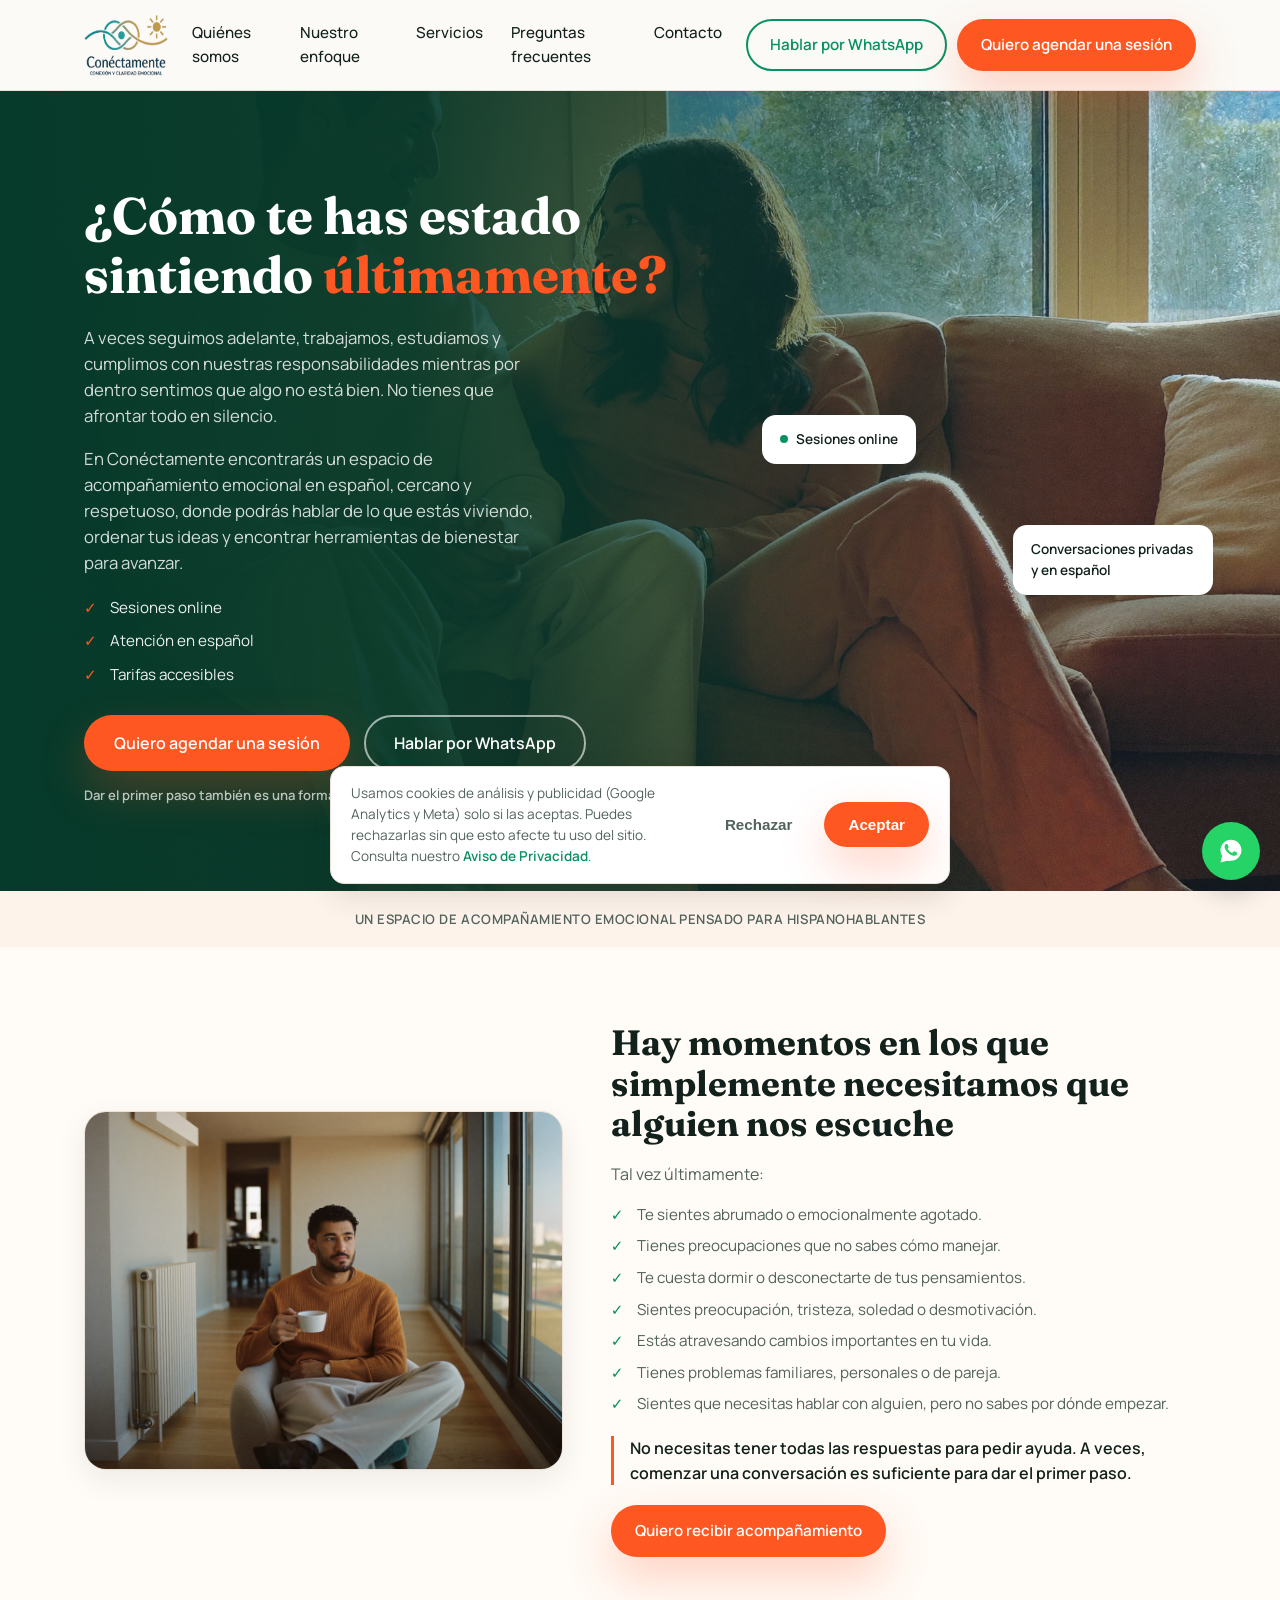
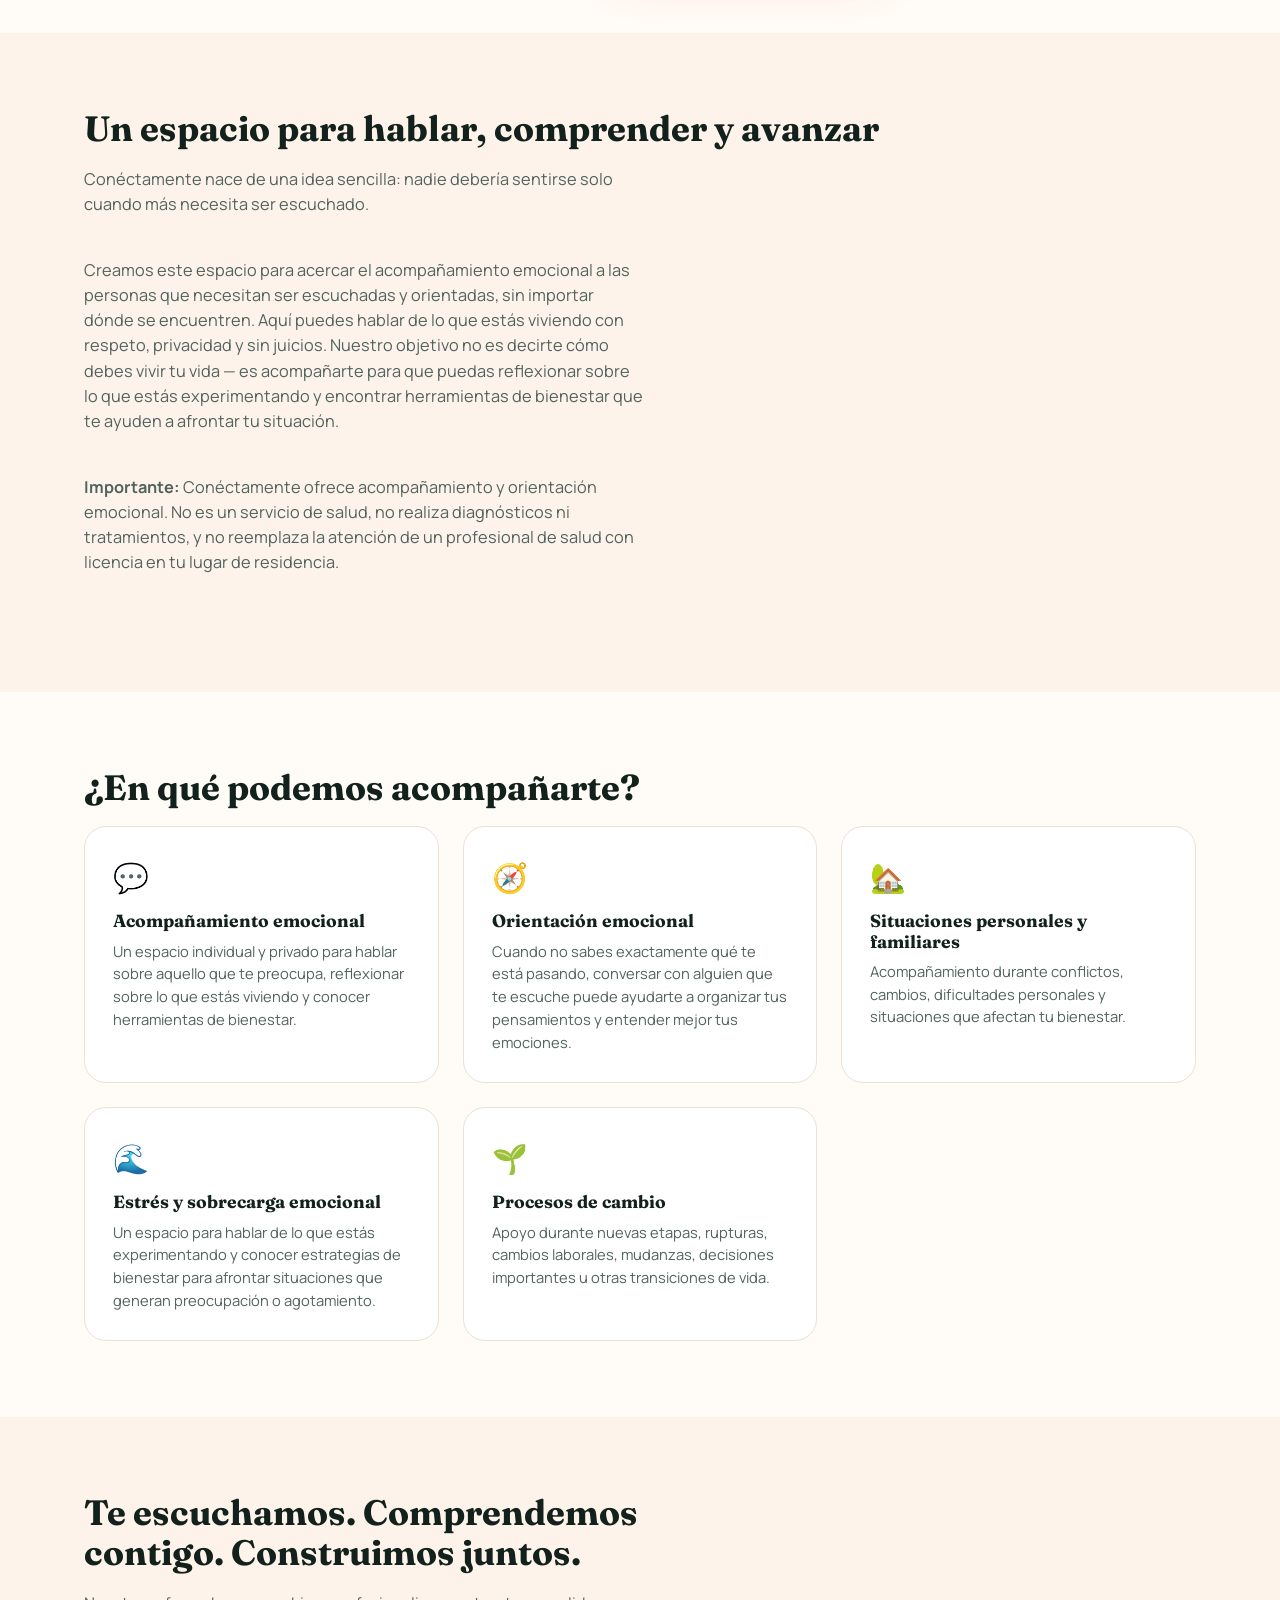
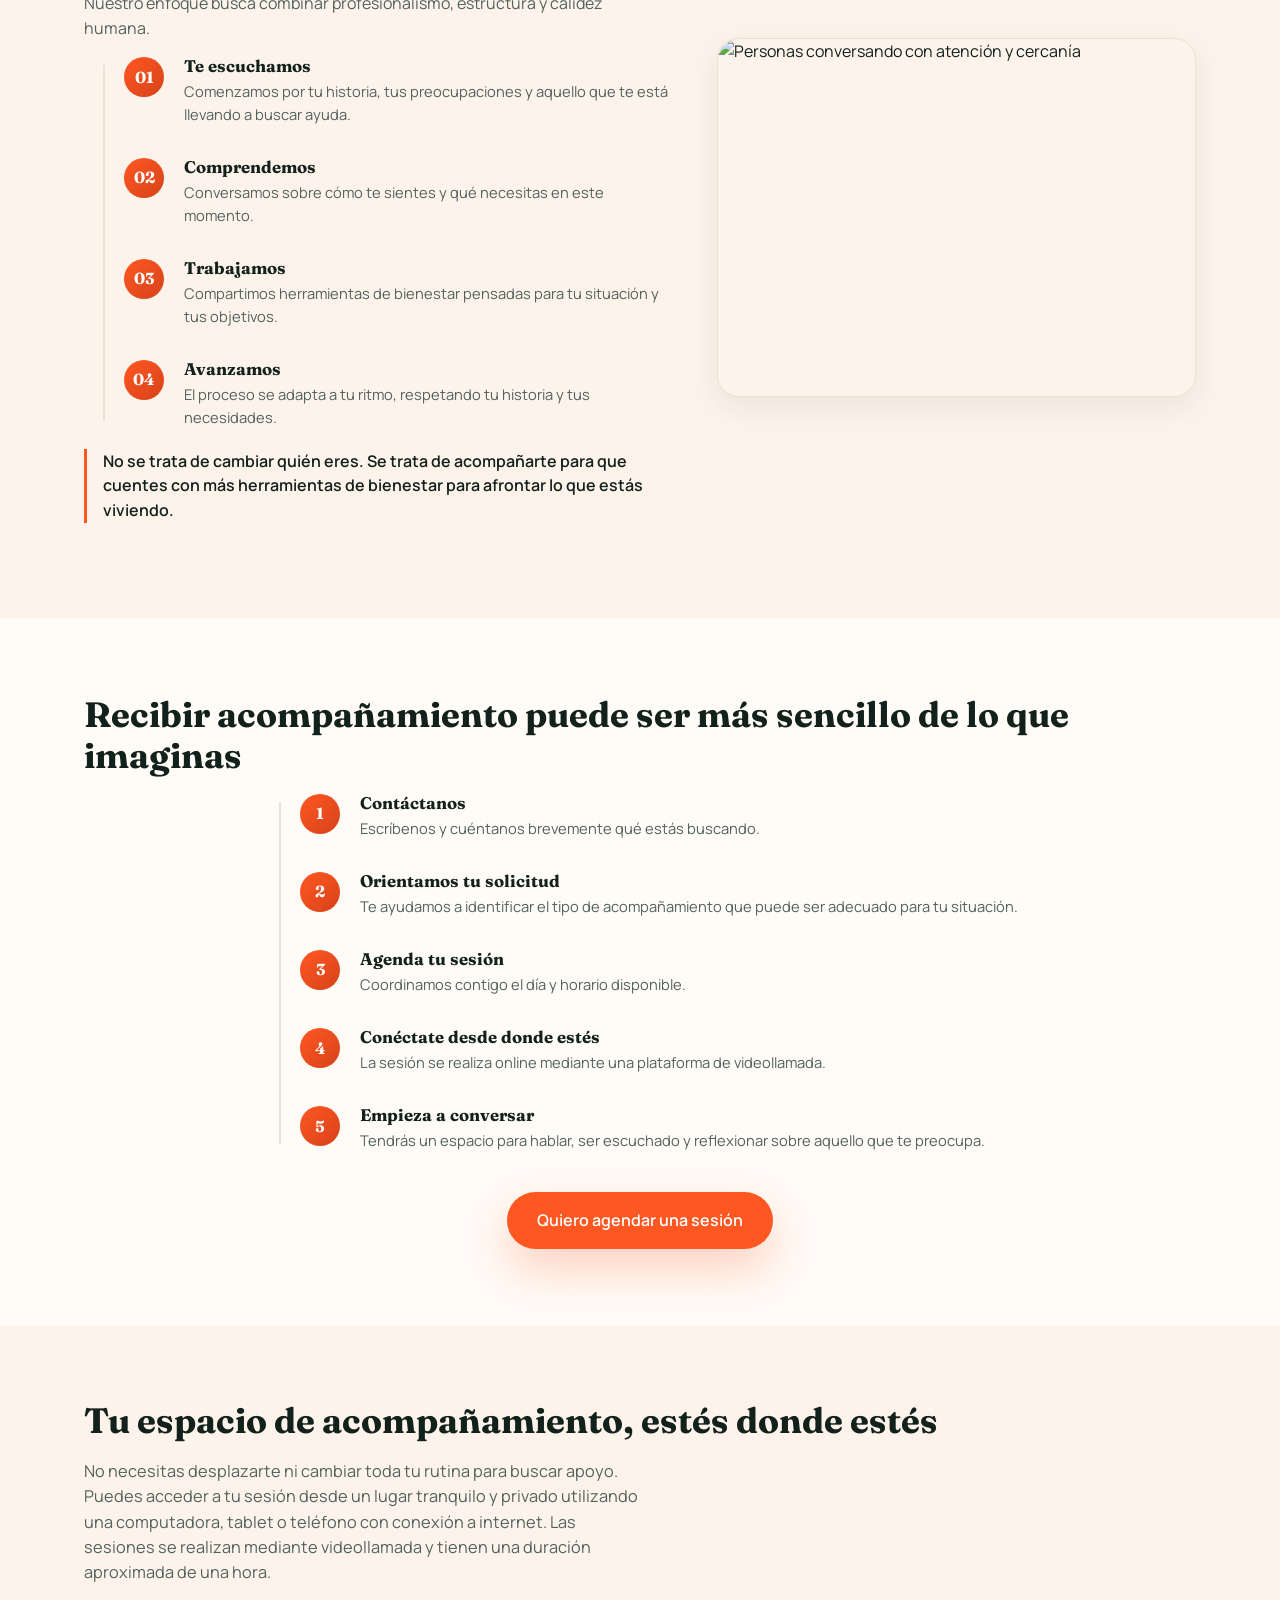
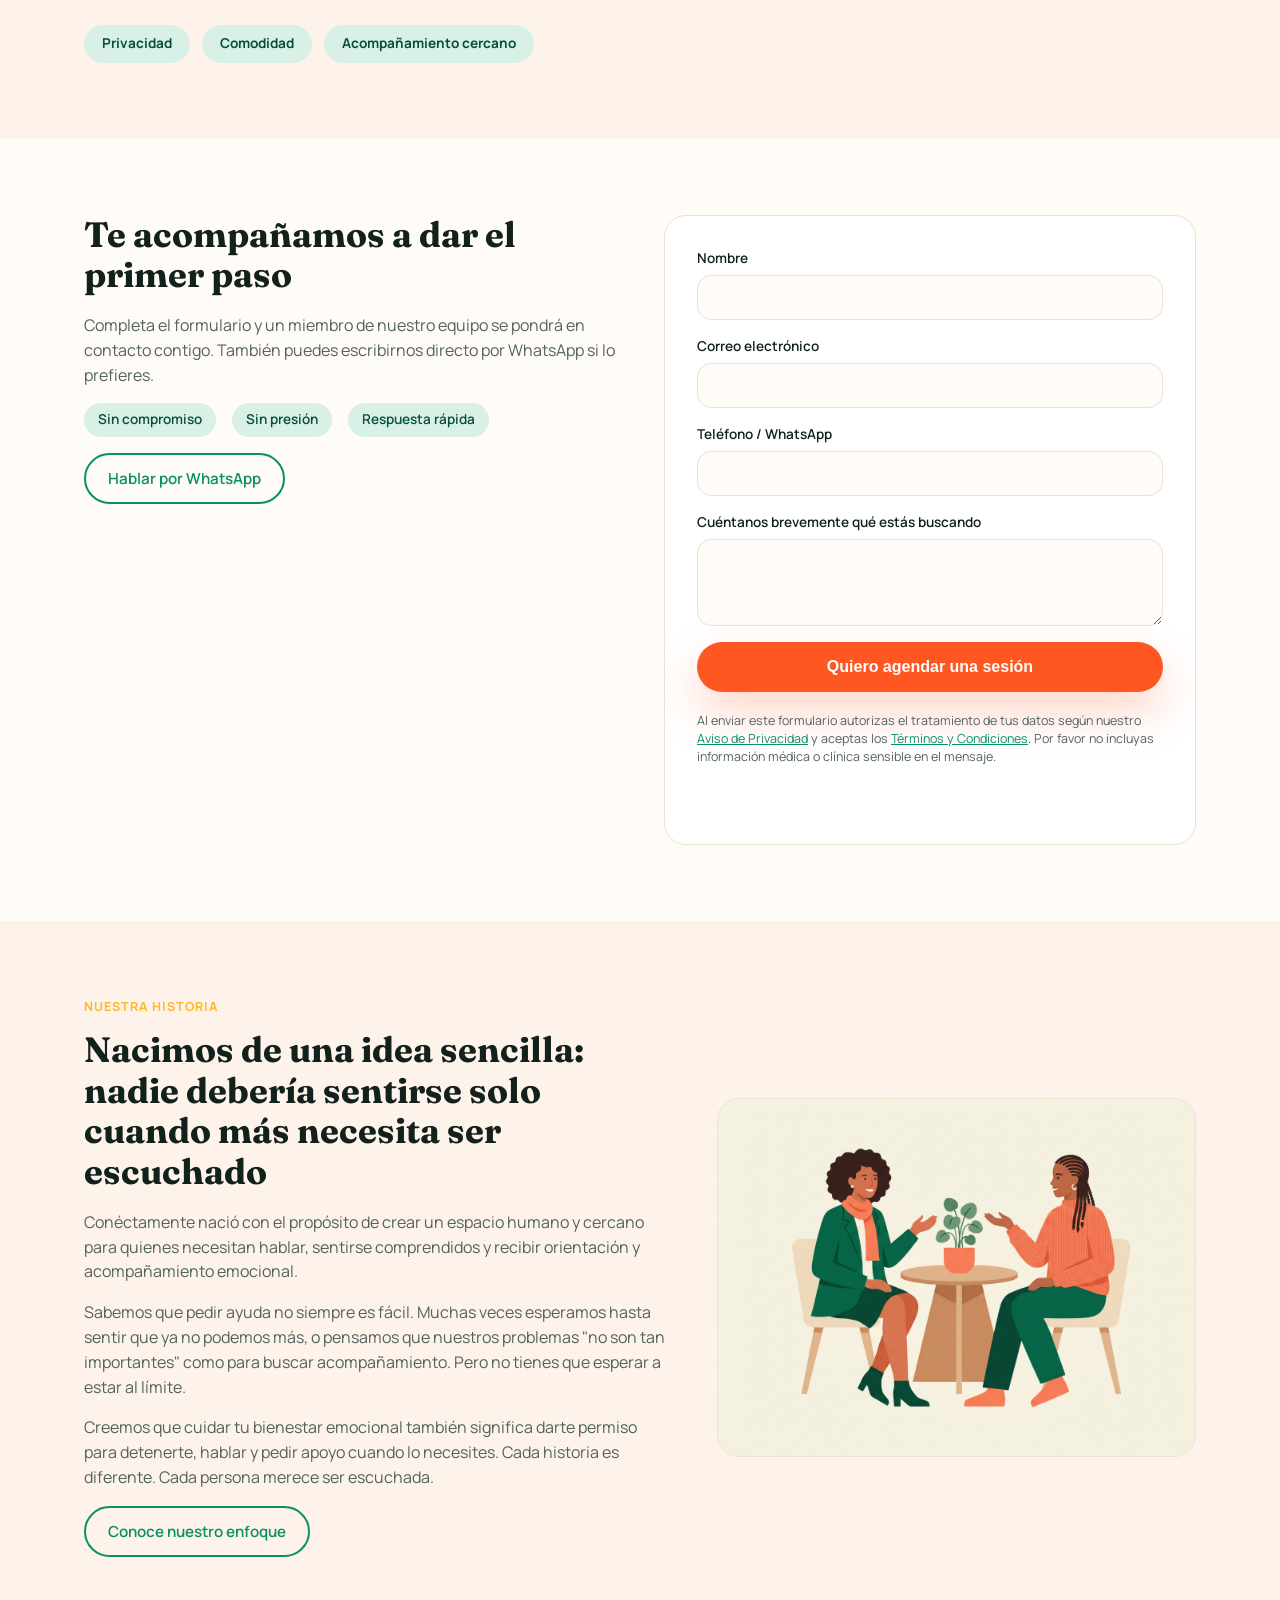
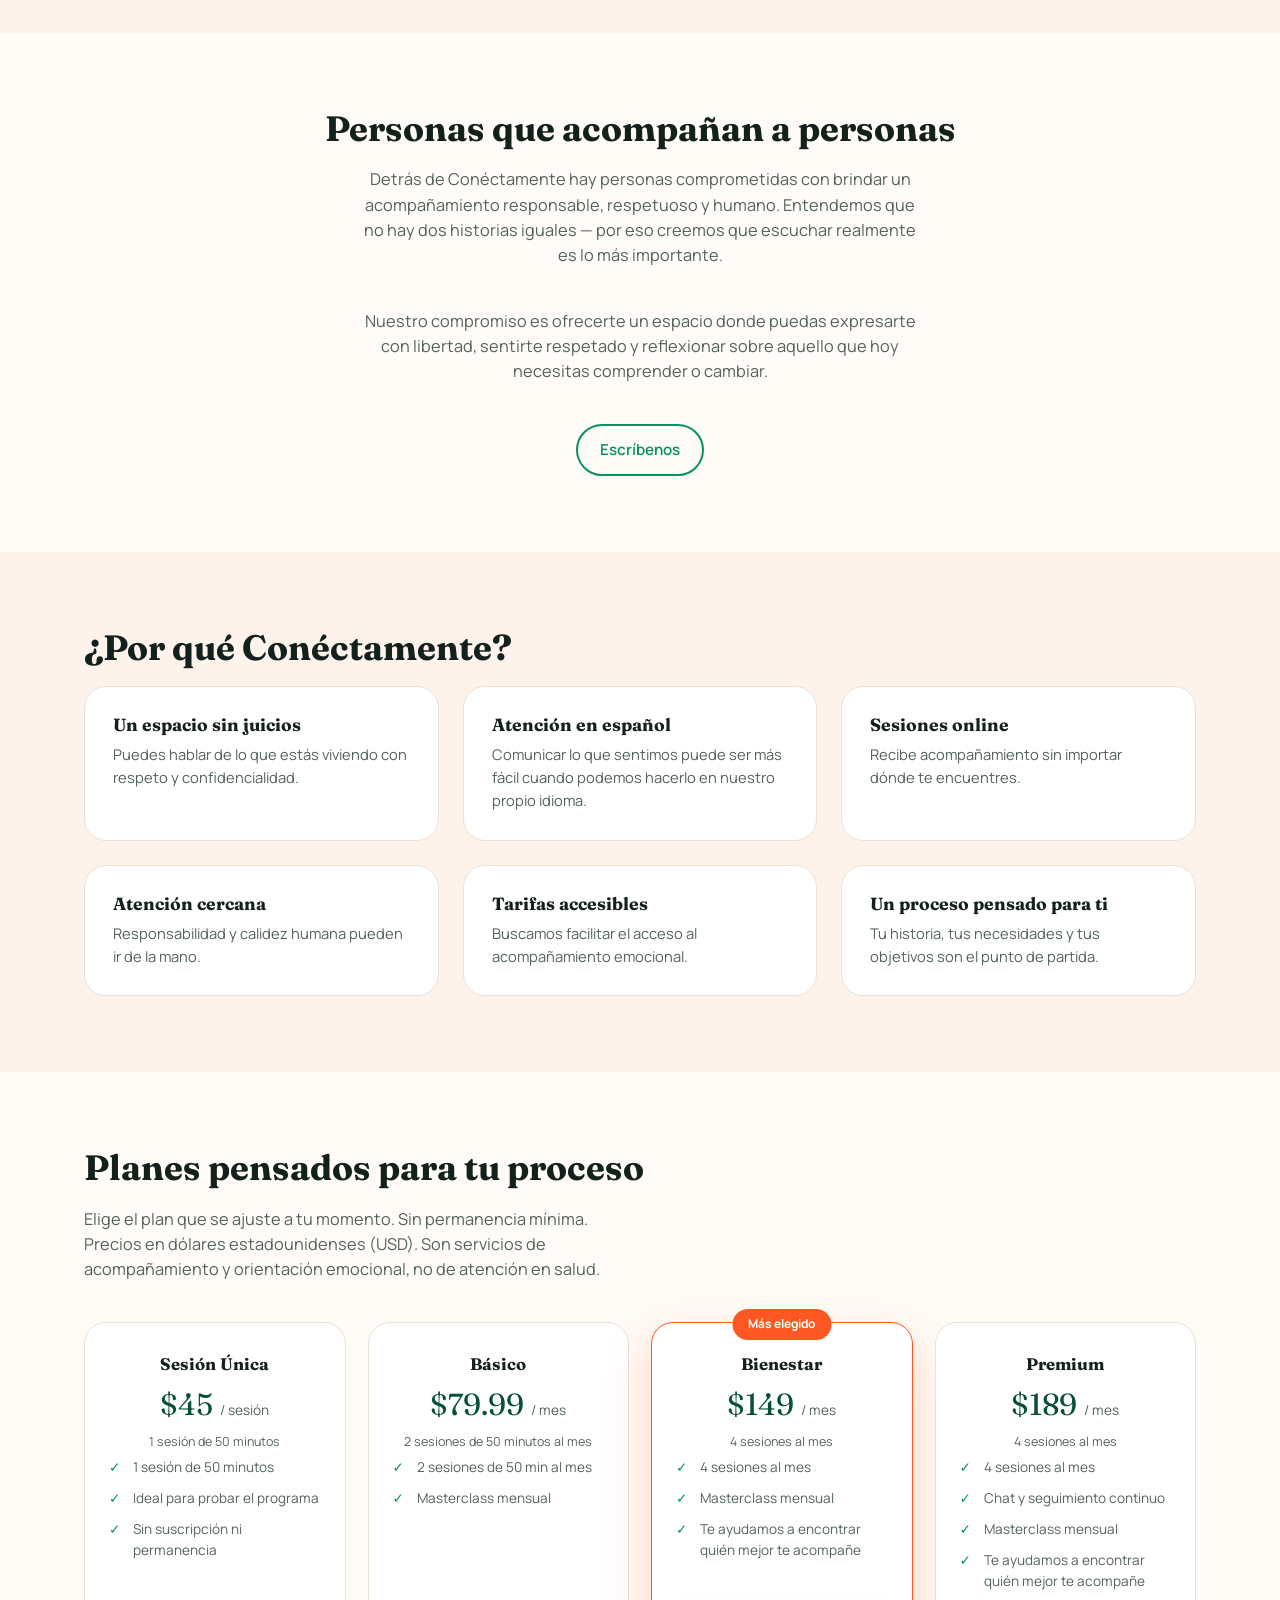
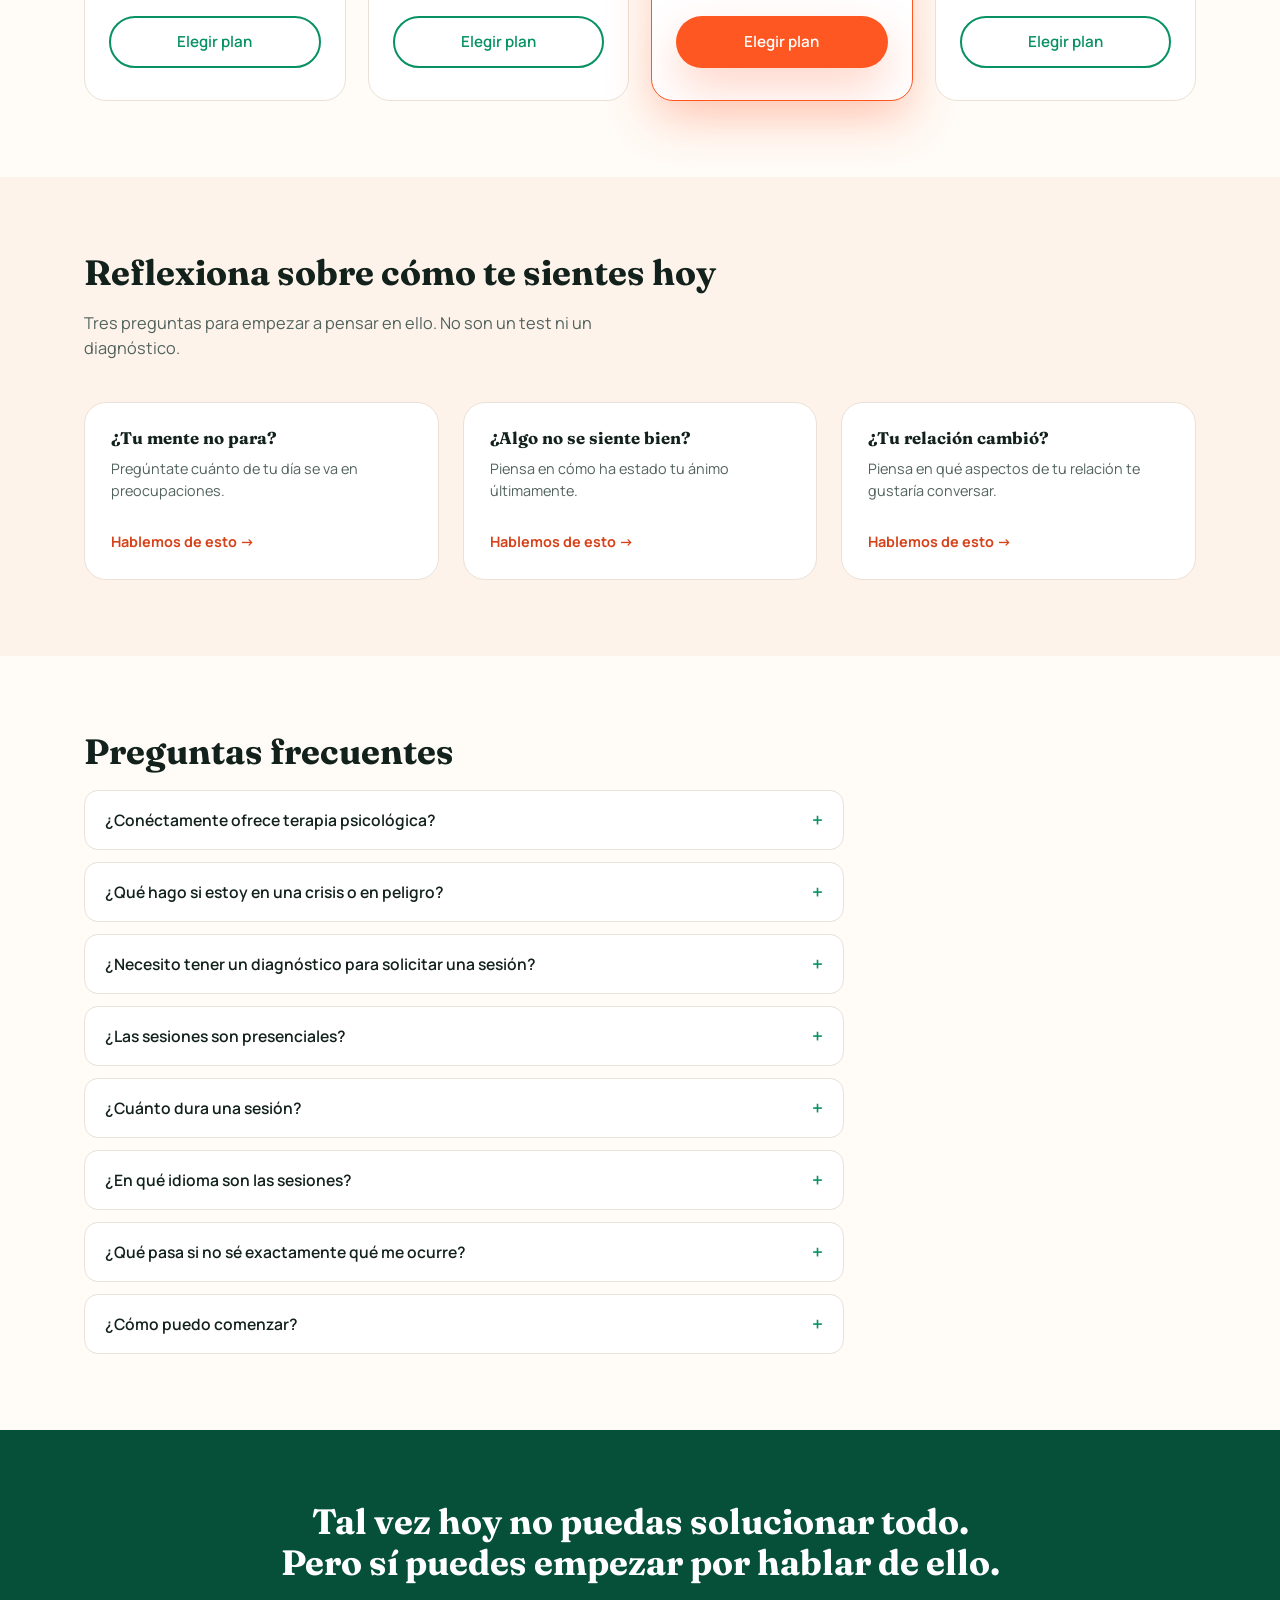
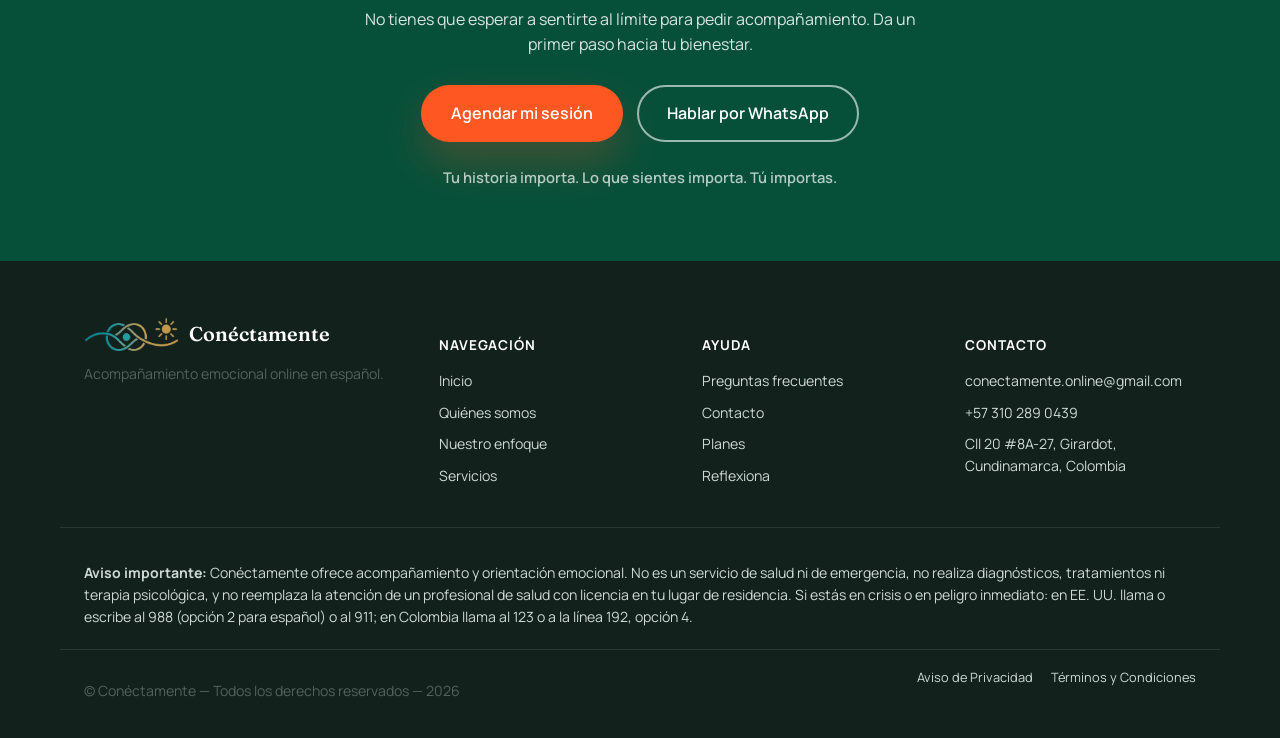
==== commit 2861d9fe: "cambio de leyes" ====
--- a/index.html
+++ b/index.html
@@ -3,18 +3,19 @@
 <head>
 <meta charset="UTF-8">
 <meta name="viewport" content="width=device-width, initial-scale=1.0">
-<title>Conéctamente — Psicólogo online en español | Terapia y acompañamiento emocional</title>
-<meta name="description" content="Terapia psicológica online en español para hispanohablantes en Estados Unidos. Habla con un especialista, sin juicios, a tu ritmo. Agenda tu sesión o escríbenos por WhatsApp.">
+<title>Conéctamente — Acompañamiento emocional online en español</title>
+<meta name="description" content="Acompañamiento y orientación emocional online en español. Un espacio para hablar, sin juicios y a tu ritmo. No es terapia ni reemplaza la atención de un profesional de salud.">
 <link rel="icon" type="image/png" href="assets/favicon.png">
 <link rel="preconnect" href="https://fonts.googleapis.com">
 <link href="https://fonts.googleapis.com/css2?family=Fraunces:wght@500;600&family=Manrope:wght@400;500;600;700&display=swap" rel="stylesheet">
 <link rel="stylesheet" href="css/styles.css">
+<!-- Rastreadores (Google Analytics y Meta Pixel) se cargan desde js/main.js solo si la persona acepta cookies -->
 </head>
 <body>
 
-<!-- Banner de cookies (placeholder) -->
+<!-- Banner de cookies -->
 <div class="cookie-banner" id="cookieBanner">
-  <p>Usamos cookies para mejorar tu experiencia y analizar el uso del sitio. Consulta nuestra <a href="#">Política de Privacidad</a>.</p>
+  <p>Usamos cookies de análisis y publicidad (Google Analytics y Meta) solo si las aceptas. Puedes rechazarlas sin que esto afecte tu uso del sitio. Consulta nuestro <a href="privacidad.html">Aviso de Privacidad</a>.</p>
   <div class="cookie-actions">
     <button class="btn btn-ghost" id="cookieReject">Rechazar</button>
     <button class="btn btn-primary" id="cookieAccept">Aceptar</button>
@@ -74,9 +75,9 @@
           mientras por dentro sentimos que algo no está bien. No tienes que afrontar todo en silencio.
         </p>
         <p class="hero-lead">
-          En Conéctamente encontrarás un espacio de acompañamiento psicológico en español, cercano y
-          profesional, donde podrás hablar de lo que estás viviendo, comprender mejor lo que te sucede
-          y encontrar herramientas para avanzar.
+          En Conéctamente encontrarás un espacio de acompañamiento emocional en español, cercano y
+          respetuoso, donde podrás hablar de lo que estás viviendo, ordenar tus ideas
+          y encontrar herramientas de bienestar para avanzar.
         </p>
         <ul class="hero-points">
           <li>Sesiones online</li>
@@ -91,10 +92,10 @@
       </div>
       <div class="hero-visual">
         <div class="hero-card hero-card-1">
-          <span class="dot"></span> Sesión de hoy · 5:00 pm
+          <span class="dot"></span> Sesiones online
         </div>
         <div class="hero-card hero-card-2">
-          <strong>100%</strong> confidencial y en español
+          Conversaciones privadas y en español
         </div>
       </div>
     </div>
@@ -103,7 +104,7 @@
   <!-- Franja de confianza -->
   <section class="trust-strip">
     <div class="container">
-      <p>Un espacio de acompañamiento psicológico pensado para hispanohablantes</p>
+      <p>Un espacio de acompañamiento emocional pensado para hispanohablantes</p>
     </div>
   </section>
 
@@ -120,7 +121,7 @@
           <li>Te sientes abrumado o emocionalmente agotado.</li>
           <li>Tienes preocupaciones que no sabes cómo manejar.</li>
           <li>Te cuesta dormir o desconectarte de tus pensamientos.</li>
-          <li>Sientes ansiedad, tristeza, soledad o desmotivación.</li>
+          <li>Sientes preocupación, tristeza, soledad o desmotivación.</li>
           <li>Estás atravesando cambios importantes en tu vida.</li>
           <li>Tienes problemas familiares, personales o de pareja.</li>
           <li>Sientes que necesitas hablar con alguien, pero no sabes por dónde empezar.</li>
@@ -139,11 +140,16 @@
         Conéctamente nace de una idea sencilla: nadie debería sentirse solo cuando más necesita ser escuchado.
       </p>
       <p class="section-lead">
-        Creamos este espacio para acercar el acompañamiento psicológico a las personas que necesitan ser
+        Creamos este espacio para acercar el acompañamiento emocional a las personas que necesitan ser
         escuchadas y orientadas, sin importar dónde se encuentren. Aquí puedes hablar de lo que estás viviendo
         con respeto, privacidad y sin juicios. Nuestro objetivo no es decirte cómo debes vivir tu vida — es
-        acompañarte para que puedas comprender mejor lo que estás experimentando, identificar aquello que te
-        está afectando y encontrar herramientas que te ayuden a afrontar tu situación.
+        acompañarte para que puedas reflexionar sobre lo que estás experimentando y encontrar herramientas
+        de bienestar que te ayuden a afrontar tu situación.
+      </p>
+      <p class="section-lead">
+        <strong>Importante:</strong> Conéctamente ofrece acompañamiento y orientación emocional. No es un servicio
+        de salud, no realiza diagnósticos ni tratamientos, y no reemplaza la atención de un profesional de salud
+        con licencia en tu lugar de residencia.
       </p>
     </div>
   </section>
@@ -156,13 +162,13 @@
       <div class="grid grid-3">
         <div class="card reveal">
           <div class="card-icon">💬</div>
-          <h3>Acompañamiento psicológico</h3>
-          <p>Un espacio individual y confidencial para hablar sobre aquello que te preocupa, comprender lo que estás viviendo y trabajar en herramientas que puedan ayudarte.</p>
+          <h3>Acompañamiento emocional</h3>
+          <p>Un espacio individual y privado para hablar sobre aquello que te preocupa, reflexionar sobre lo que estás viviendo y conocer herramientas de bienestar.</p>
         </div>
         <div class="card reveal">
           <div class="card-icon">🧭</div>
           <h3>Orientación emocional</h3>
-          <p>Cuando no sabes exactamente qué te está pasando, conversar con un profesional puede ayudarte a organizar tus pensamientos y comprender mejor tus emociones.</p>
+          <p>Cuando no sabes exactamente qué te está pasando, conversar con alguien que te escuche puede ayudarte a organizar tus pensamientos y entender mejor tus emociones.</p>
         </div>
         <div class="card reveal">
           <div class="card-icon">🏡</div>
@@ -171,8 +177,8 @@
         </div>
         <div class="card reveal">
           <div class="card-icon">🌊</div>
-          <h3>Ansiedad, estrés y sobrecarga emocional</h3>
-          <p>Un espacio para explorar lo que estás experimentando y desarrollar estrategias para afrontar situaciones que generan preocupación o agotamiento.</p>
+          <h3>Estrés y sobrecarga emocional</h3>
+          <p>Un espacio para hablar de lo que estás experimentando y conocer estrategias de bienestar para afrontar situaciones que generan preocupación o agotamiento.</p>
         </div>
         <div class="card reveal">
           <div class="card-icon">🌱</div>
@@ -202,14 +208,14 @@
               <span class="step-num">02</span>
               <div>
                 <h3>Comprendemos</h3>
-                <p>Exploramos juntos qué puede estar influyendo en cómo te sientes y qué necesitas en este momento.</p>
+                <p>Conversamos sobre cómo te sientes y qué necesitas en este momento.</p>
               </div>
             </li>
             <li class="reveal">
               <span class="step-num">03</span>
               <div>
                 <h3>Trabajamos</h3>
-                <p>Construimos estrategias y herramientas orientadas a tu situación y a tus objetivos.</p>
+                <p>Compartimos herramientas de bienestar pensadas para tu situación y tus objetivos.</p>
               </div>
             </li>
             <li class="reveal">
@@ -221,10 +227,10 @@
             </li>
           </ol>
         </div>
-        <p class="emphasis">No se trata de cambiar quién eres. Se trata de ayudarte a sentirte mejor y contar con más herramientas para afrontar lo que estás viviendo.</p>
+        <p class="emphasis">No se trata de cambiar quién eres. Se trata de acompañarte para que cuentes con más herramientas de bienestar para afrontar lo que estás viviendo.</p>
       </div>
       <div class="split-visual reveal">
-        <img src="assets/metodo.png" alt="Profesional escuchando con atención a una persona en una conversación cercana">
+        <img src="assets/metodo.png" alt="Personas conversando con atención y cercanía">
       </div>
     </div>
   </section>
@@ -267,8 +273,8 @@
           <li class="reveal">
             <span class="step-num">5</span>
             <div>
-              <h3>Empieza tu proceso</h3>
-              <p>Tendrás un espacio para hablar, ser escuchado y comenzar a trabajar en aquello que te preocupa.</p>
+              <h3>Empieza a conversar</h3>
+              <p>Tendrás un espacio para hablar, ser escuchado y reflexionar sobre aquello que te preocupa.</p>
             </div>
           </li>
         </ol>
@@ -292,7 +298,7 @@
       <div class="badge-row">
         <span class="pill-badge">Privacidad</span>
         <span class="pill-badge">Comodidad</span>
-        <span class="pill-badge">Acompañamiento profesional</span>
+        <span class="pill-badge">Acompañamiento cercano</span>
       </div>
     </div>
   </section>
@@ -333,6 +339,7 @@
           <textarea name="mensaje" rows="3"></textarea>
         </label>
         <button type="submit" class="btn btn-primary btn-lg">Quiero agendar una sesión</button>
+        <p class="legal-note">Al enviar este formulario autorizas el tratamiento de tus datos según nuestro <a href="privacidad.html">Aviso de Privacidad</a> y aceptas los <a href="terminos.html">Términos y Condiciones</a>. Por favor no incluyas información médica o clínica sensible en el mensaje.</p>
         <p class="form-note" id="formNote"></p>
       </form>
     </div>
@@ -344,7 +351,7 @@
       <div class="about-copy reveal">
         <p class="eyebrow">Nuestra historia</p>
         <h2 class="section-title">Nacimos de una idea sencilla: nadie debería sentirse solo cuando más necesita ser escuchado</h2>
-        <p>Conéctamente nació con el propósito de crear un espacio humano y cercano para quienes necesitan hablar, sentirse comprendidos y recibir orientación profesional.</p>
+        <p>Conéctamente nació con el propósito de crear un espacio humano y cercano para quienes necesitan hablar, sentirse comprendidos y recibir orientación y acompañamiento emocional.</p>
         <p>Sabemos que pedir ayuda no siempre es fácil. Muchas veces esperamos hasta sentir que ya no podemos más, o pensamos que nuestros problemas "no son tan importantes" como para buscar acompañamiento. Pero no tienes que esperar a estar al límite.</p>
         <p>Creemos que cuidar tu bienestar emocional también significa darte permiso para detenerte, hablar y pedir apoyo cuando lo necesites. Cada historia es diferente. Cada persona merece ser escuchada.</p>
         <a href="#metodo" class="btn btn-outline">Conoce nuestro enfoque</a>
@@ -362,16 +369,16 @@
     <div class="container" style="max-width:760px; text-align:center;">
       <h2 class="section-title">Personas que acompañan a personas</h2>
       <p class="section-lead" style="margin-left:auto; margin-right:auto;">
-        Detrás de Conéctamente hay profesionales comprometidos con brindar un acompañamiento responsable,
+        Detrás de Conéctamente hay personas comprometidas con brindar un acompañamiento responsable,
         respetuoso y humano. Entendemos que no hay dos historias iguales — por eso creemos que escuchar
-        realmente es tan importante como conocer una técnica.
+        realmente es lo más importante.
       </p>
       <p class="section-lead" style="margin-left:auto; margin-right:auto;">
         Nuestro compromiso es ofrecerte un espacio donde puedas expresarte con libertad, sentirte respetado
-        y trabajar sobre aquello que hoy necesitas comprender o cambiar.
+        y reflexionar sobre aquello que hoy necesitas comprender o cambiar.
       </p>
       <div class="center-cta">
-        <a href="#contacto" class="btn btn-outline">Conocer a nuestro equipo</a>
+        <a href="#contacto" class="btn btn-outline">Escríbenos</a>
       </div>
     </div>
   </section>
@@ -385,14 +392,15 @@
         <div class="card reveal"><h3>Un espacio sin juicios</h3><p>Puedes hablar de lo que estás viviendo con respeto y confidencialidad.</p></div>
         <div class="card reveal"><h3>Atención en español</h3><p>Comunicar lo que sentimos puede ser más fácil cuando podemos hacerlo en nuestro propio idioma.</p></div>
         <div class="card reveal"><h3>Sesiones online</h3><p>Recibe acompañamiento sin importar dónde te encuentres.</p></div>
-        <div class="card reveal"><h3>Atención cercana</h3><p>Profesionalismo y calidez humana pueden ir de la mano.</p></div>
-        <div class="card reveal"><h3>Tarifas accesibles</h3><p>Buscamos facilitar el acceso al acompañamiento emocional y psicológico.</p></div>
+        <div class="card reveal"><h3>Atención cercana</h3><p>Responsabilidad y calidez humana pueden ir de la mano.</p></div>
+        <div class="card reveal"><h3>Tarifas accesibles</h3><p>Buscamos facilitar el acceso al acompañamiento emocional.</p></div>
         <div class="card reveal"><h3>Un proceso pensado para ti</h3><p>Tu historia, tus necesidades y tus objetivos son el punto de partida.</p></div>
       </div>
     </div>
   </section>
 
-  <!-- Testimonios -->
+  <!-- Testimonios OCULTOS por riesgo legal (testimonios no reales / fotos generadas por IA).
+       Restaurar solo con testimonios reales y autorización escrita de cada persona.
   <section class="section" id="testimonios">
     <div class="container">
       <h2 class="section-title">Historias de quienes ya dieron el paso</h2>
@@ -422,12 +430,13 @@
       </div>
     </div>
   </section>
+  -->
 
   <!-- Planes -->
   <section class="section" id="planes">
     <div class="container">
       <h2 class="section-title">Planes pensados para tu proceso</h2>
-      <p class="section-lead">Elige el plan que se ajuste a tu momento. Sin permanencia mínima.</p>
+      <p class="section-lead">Elige el plan que se ajuste a tu momento. Sin permanencia mínima. Precios en dólares estadounidenses (USD). Son servicios de acompañamiento y orientación emocional, no de atención en salud.</p>
 
       <div class="pricing-grid">
         <div class="pricing-card reveal">
@@ -447,8 +456,7 @@
           <p class="price-note">2 sesiones de 50 minutos al mes</p>
           <ul class="pricing-features">
             <li>2 sesiones de 50 min al mes</li>
-            <li>Acceso a la app</li>
-            <li>Comunidad y masterclasses</li>
+            <li>Masterclass mensual</li>
           </ul>
           <a href="#contacto" class="btn btn-outline">Elegir plan</a>
         </div>
@@ -459,9 +467,8 @@
           <p class="price-note">4 sesiones al mes</p>
           <ul class="pricing-features">
             <li>4 sesiones al mes</li>
-            <li>Acceso completo a la app</li>
-            <li>Comunidad y masterclasses</li>
-            <li>Garantía de match</li>
+            <li>Masterclass mensual</li>
+            <li>Te ayudamos a encontrar quién mejor te acompañe</li>
           </ul>
           <a href="#contacto" class="btn btn-primary">Elegir plan</a>
         </div>
@@ -472,8 +479,8 @@
           <ul class="pricing-features">
             <li>4 sesiones al mes</li>
             <li>Chat y seguimiento continuo</li>
-            <li>Acceso completo a la app</li>
-            <li>Garantía de match</li>
+            <li>Masterclass mensual</li>
+            <li>Te ayudamos a encontrar quién mejor te acompañe</li>
           </ul>
           <a href="#contacto" class="btn btn-outline">Elegir plan</a>
         </div>
@@ -484,24 +491,24 @@
   <!-- Tests gratuitos -->
   <section class="section section-alt" id="tests">
     <div class="container">
-      <h2 class="section-title">Descubre cómo te sientes hoy</h2>
-      <p class="section-lead">Tests breves y gratuitos de autoconocimiento. No son un diagnóstico médico.</p>
+      <h2 class="section-title">Reflexiona sobre cómo te sientes hoy</h2>
+      <p class="section-lead">Tres preguntas para empezar a pensar en ello. No son un test ni un diagnóstico.</p>
 
       <div class="grid grid-3">
         <article class="area-card">
           <h3>¿Tu mente no para?</h3>
-          <p>Entiende qué tan presente está la ansiedad en tu día a día.</p>
-          <a href="#contacto" class="link-arrow">Hacer test →</a>
+          <p>Pregúntate cuánto de tu día se va en preocupaciones.</p>
+          <a href="#contacto" class="link-arrow">Hablemos de esto →</a>
         </article>
         <article class="area-card">
           <h3>¿Algo no se siente bien?</h3>
-          <p>Descubre qué te está diciendo tu estado de ánimo.</p>
-          <a href="#contacto" class="link-arrow">Hacer test →</a>
+          <p>Piensa en cómo ha estado tu ánimo últimamente.</p>
+          <a href="#contacto" class="link-arrow">Hablemos de esto →</a>
         </article>
         <article class="area-card">
           <h3>¿Tu relación cambió?</h3>
-          <p>Identifica qué áreas de tu relación piden atención.</p>
-          <a href="#contacto" class="link-arrow">Hacer test →</a>
+          <p>Piensa en qué aspectos de tu relación te gustaría conversar.</p>
+          <a href="#contacto" class="link-arrow">Hablemos de esto →</a>
         </article>
       </div>
     </div>
@@ -514,6 +521,18 @@
 
       <div class="accordion" id="accordion">
         <div class="accordion-item">
+          <button class="accordion-trigger">¿Conéctamente ofrece terapia psicológica?</button>
+          <div class="accordion-panel">
+            <p>No. Conéctamente ofrece acompañamiento y orientación emocional. No realizamos diagnósticos ni tratamientos, ni reemplazamos la atención de un profesional de salud con licencia en tu lugar de residencia. Si necesitas terapia o atención clínica, te recomendamos acudir a un profesional habilitado.</p>
+          </div>
+        </div>
+        <div class="accordion-item">
+          <button class="accordion-trigger">¿Qué hago si estoy en una crisis o en peligro?</button>
+          <div class="accordion-panel">
+            <p>Conéctamente no es un servicio de emergencia. Si tú o alguien cercano está en riesgo inmediato, busca ayuda ahora: en Estados Unidos llama o escribe al 988 (opción 2 para español) o llama al 911; en Colombia llama a la línea de emergencias 123 o a la línea 192, opción 4 (salud mental).</p>
+          </div>
+        </div>
+        <div class="accordion-item">
           <button class="accordion-trigger">¿Necesito tener un diagnóstico para solicitar una sesión?</button>
           <div class="accordion-panel">
             <p>No. No necesitas contar con un diagnóstico para buscar acompañamiento. Puedes contactarnos y explicarnos qué estás viviendo para orientarte.</p>
@@ -540,7 +559,7 @@
         <div class="accordion-item">
           <button class="accordion-trigger">¿Qué pasa si no sé exactamente qué me ocurre?</button>
           <div class="accordion-panel">
-            <p>No tienes que llegar con todo claro. Parte del proceso consiste precisamente en comprender qué estás sintiendo y qué puede estar ocurriendo.</p>
+            <p>No tienes que llegar con todo claro. Puedes empezar contándonos cómo te sientes y, juntos, ordenar tus ideas.</p>
           </div>
         </div>
         <div class="accordion-item">
@@ -576,7 +595,7 @@
         <img src="assets/logo-icon.png" alt="" class="logo-icon-img">
         Conéctamente
       </a>
-      <p>Acompañamiento psicológico y emocional online en español.</p>
+      <p>Acompañamiento emocional online en español.</p>
     </div>
     <div>
       <h4>Navegación</h4>
@@ -593,7 +612,7 @@
         <li><a href="#faq">Preguntas frecuentes</a></li>
         <li><a href="#contacto">Contacto</a></li>
         <li><a href="#planes">Planes</a></li>
-        <li><a href="#tests">Tests gratuitos</a></li>
+        <li><a href="#tests">Reflexiona</a></li>
       </ul>
     </div>
     <div>
@@ -605,11 +624,14 @@
       </ul>
     </div>
   </div>
+  <div class="container footer-disclaimer">
+    <p><strong>Aviso importante:</strong> Conéctamente ofrece acompañamiento y orientación emocional. No es un servicio de salud ni de emergencia, no realiza diagnósticos, tratamientos ni terapia psicológica, y no reemplaza la atención de un profesional de salud con licencia en tu lugar de residencia. Si estás en crisis o en peligro inmediato: en EE. UU. llama o escribe al 988 (opción 2 para español) o al 911; en Colombia llama al 123 o a la línea 192, opción 4.</p>
+  </div>
   <div class="container footer-bottom">
     <p>© Conéctamente — Todos los derechos reservados — 2026</p>
     <div class="footer-links">
-      <a href="#">Aviso de Privacidad</a>
-      <a href="#">Términos y Condiciones</a>
+      <a href="privacidad.html">Aviso de Privacidad</a>
+      <a href="terminos.html">Términos y Condiciones</a>
     </div>
   </div>
 </footer>
--- a/css/styles.css
+++ b/css/styles.css
@@ -562,7 +562,23 @@
   padding: 0 20px;
 }
 .accordion-panel p { padding-bottom: 18px; margin: 0; font-size: .92rem; }
-.accordion-item.open .accordion-panel { max-height: 240px; }
+.accordion-item.open .accordion-panel { max-height: 480px; }
+
+/* Legal */
+.legal-note { font-size: .78rem; line-height: 1.45; color: var(--color-body); margin: 4px 0 0; }
+.legal-note a { color: var(--color-primary); text-decoration: underline; }
+.footer-disclaimer {
+  padding: 22px 24px 4px;
+  border-bottom: 1px solid rgba(255,255,255,.1);
+}
+.footer-disclaimer p { font-size: .8rem; line-height: 1.55; color: #cfd8d5; margin: 0 0 18px; max-width: none; }
+.legal-page { max-width: 820px; margin: 0 auto; padding: 56px 24px 80px; }
+.legal-page h1 { font-size: clamp(1.8rem, 4vw, 2.4rem); margin-bottom: 8px; }
+.legal-page h2 { font-size: 1.2rem; margin: 32px 0 8px; }
+.legal-page p, .legal-page li { font-size: .98rem; line-height: 1.65; }
+.legal-page ul { list-style: disc; padding-left: 22px; margin: 0 0 1em; }
+.legal-page .legal-updated { font-size: .85rem; color: var(--color-body); }
+.legal-back { display: inline-block; margin-bottom: 24px; color: var(--color-primary); font-weight: 600; }
 
 /* Final CTA */
 .final-cta {
